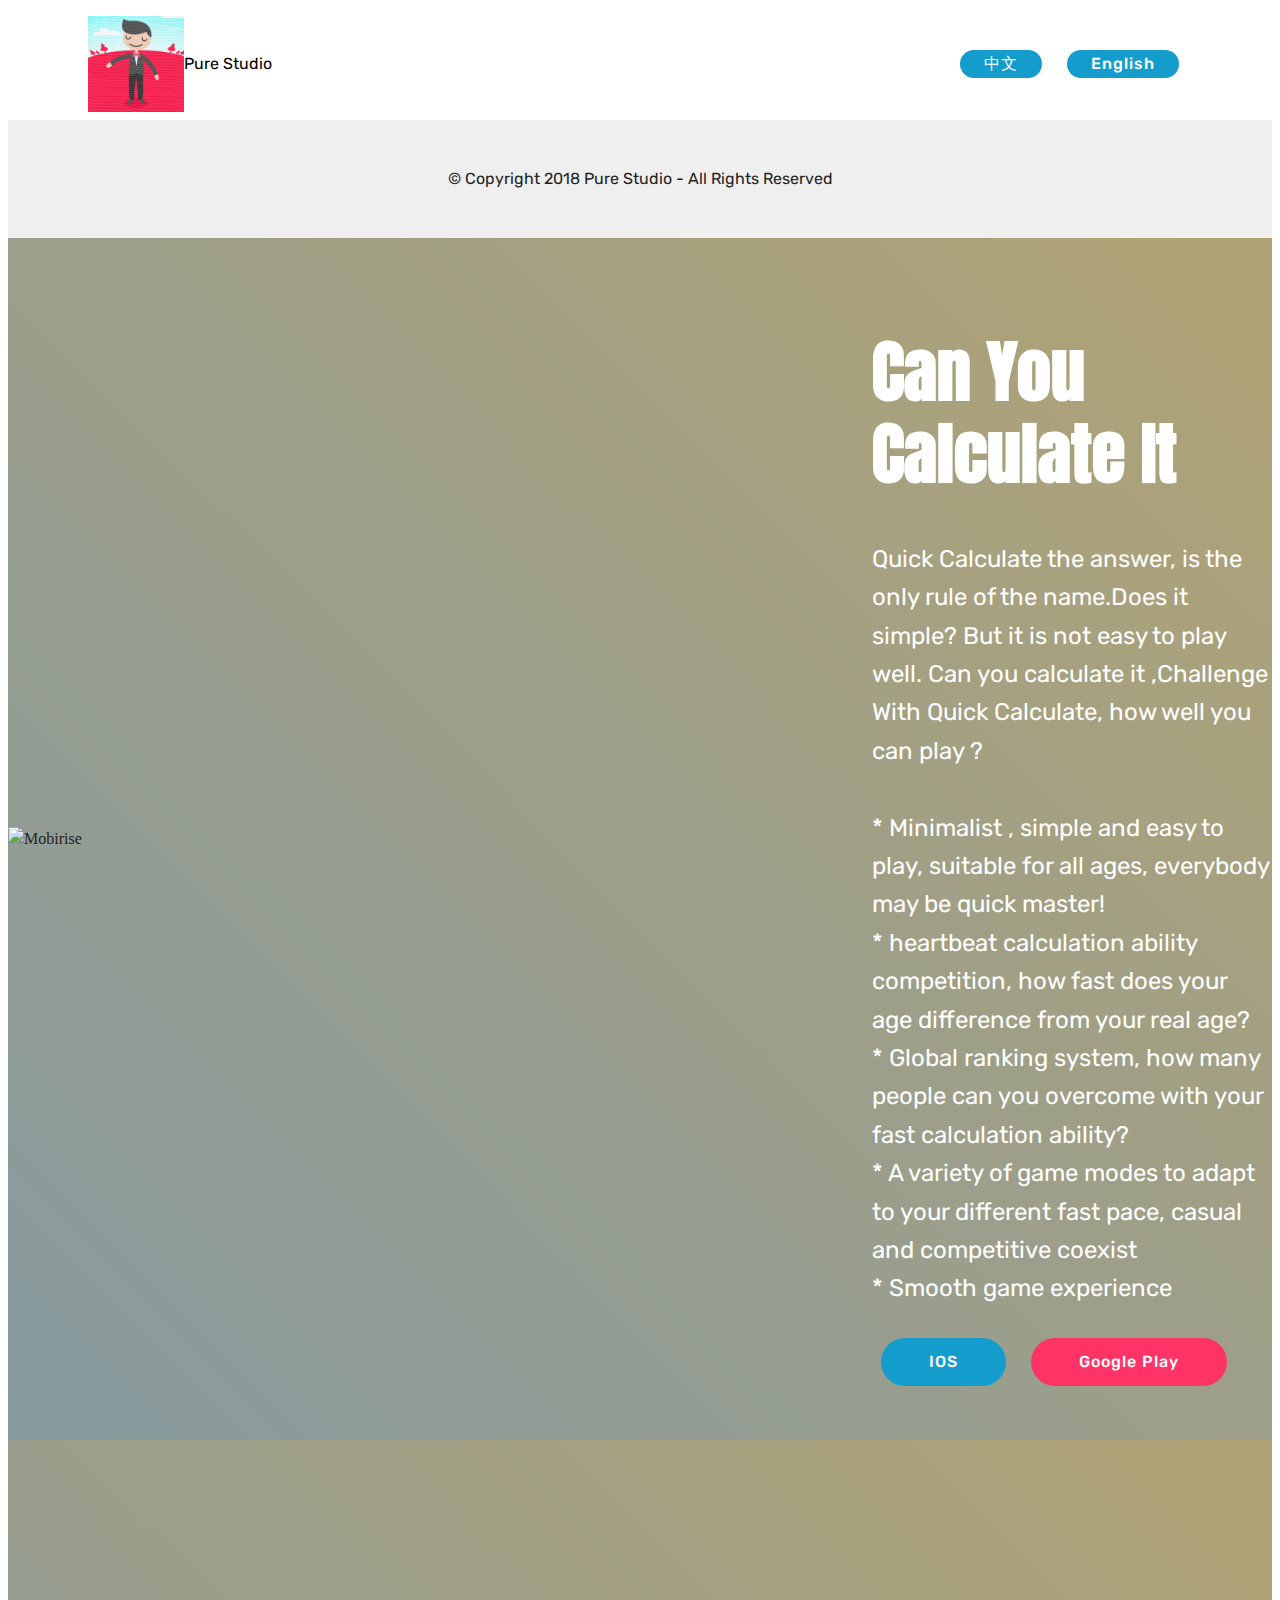
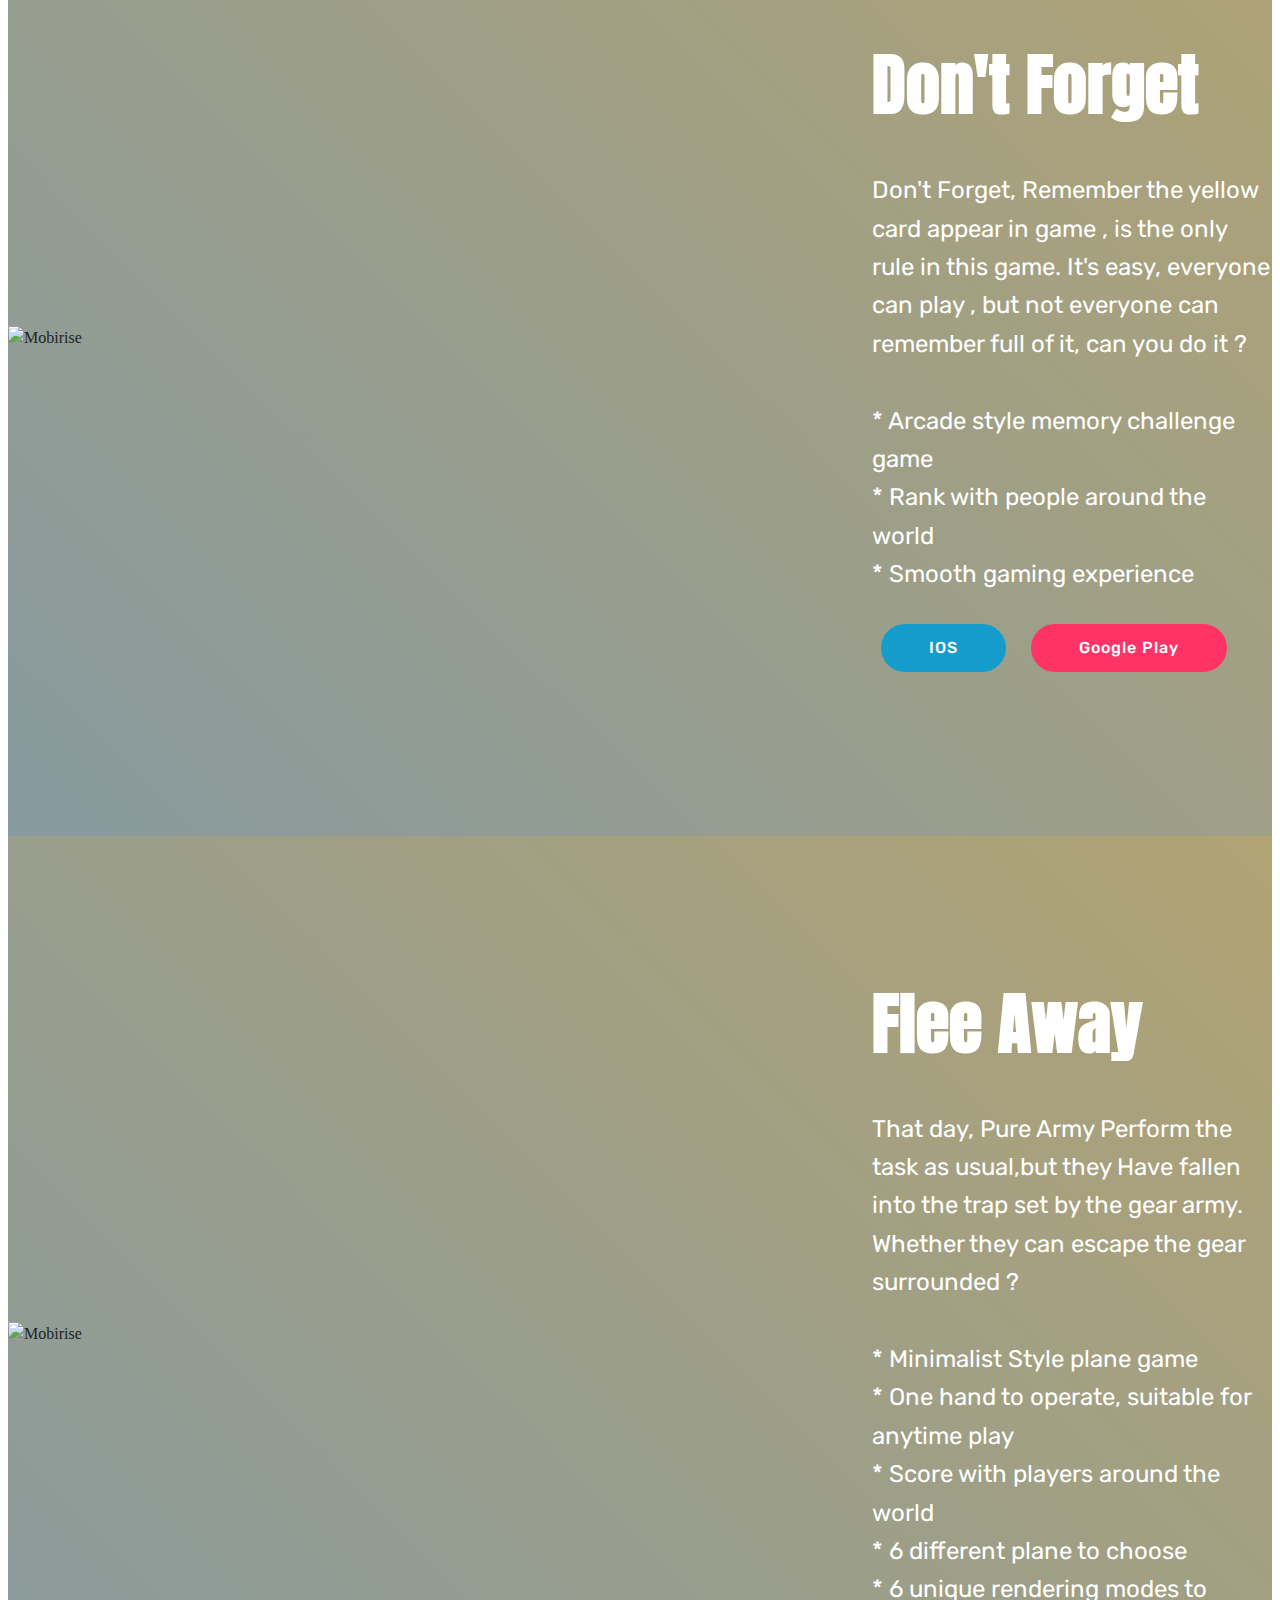
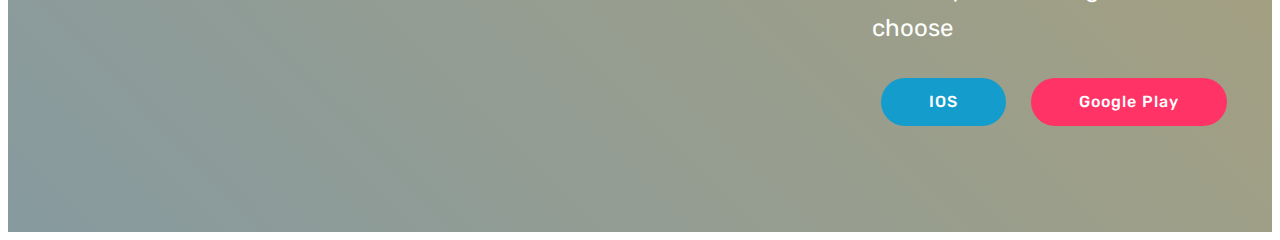
==== en.html @ 5b705bac "update" ====
<!DOCTYPE html>
<html >
<head>
  <!-- Site made with Mobirise Website Builder v4.8.6, https://mobirise.com -->
  <meta charset="UTF-8">
  <meta http-equiv="X-UA-Compatible" content="IE=edge">
  <meta name="generator" content="Mobirise v4.8.6, mobirise.com">
  <meta name="viewport" content="width=device-width, initial-scale=1, minimum-scale=1">
  <link rel="shortcut icon" href="assets/images/dev-icon-256x256.jpg" type="image/x-icon">
  <meta name="description" content="">
  <title>Pure Studio</title>
  <link rel="stylesheet" href="assets/tether/tether.min.css">
  <link rel="stylesheet" href="assets/bootstrap/css/bootstrap.min.css">
  <link rel="stylesheet" href="assets/bootstrap/css/bootstrap-grid.min.css">
  <link rel="stylesheet" href="assets/bootstrap/css/bootstrap-reboot.min.css">
  <link rel="stylesheet" href="assets/dropdown/css/style.css">
  <link rel="stylesheet" href="assets/theme/css/style.css">
  <link rel="stylesheet" href="assets/mobirise/css/mbr-additional.css" type="text/css">
  
  
  
</head>
<body>
  <section class="menu cid-qLAH4rc1yt" once="menu" id="menu2-u">

    

    <nav class="navbar navbar-expand beta-menu navbar-dropdown align-items-center navbar-toggleable-sm">
        <button class="navbar-toggler navbar-toggler-right" type="button" data-toggle="collapse" data-target="#navbarSupportedContent" aria-controls="navbarSupportedContent" aria-expanded="false" aria-label="Toggle navigation">
            <div class="hamburger">
                <span></span>
                <span></span>
                <span></span>
                <span></span>
            </div>
        </button>
        <div class="menu-logo">
            <div class="navbar-brand">
                <span class="navbar-logo">
                    <a href="http://fun.codinggamer.net">
                        <img src="assets/images/dev-icon-256x256.jpg" alt="Codinggamer" title="I think I like making games" style="height: 6rem;">
                    </a>
                </span>
                <span class="navbar-caption-wrap"><a class="navbar-caption text-black display-4" href="#top">Pure Studio</a></span>
            </div>
        </div>
        <div class="collapse navbar-collapse" id="navbarSupportedContent">
            
            <div class="navbar-buttons mbr-section-btn"><a class="btn btn-sm btn-success display-4" href="https://fun.codinggamer.net" target="_blank">中文</a> <a class="btn btn-sm btn-success display-4" href="https://fun.codinggamer.net/en.html">English<br></a></div>
        </div>
    </nav>
</section>

<section class="engine"><a href="https://mobirise.info/q">responsive website templates</a></section><section once="" class="cid-qLAScUDKDy" id="footer6-15">

    

    

    <div class="container">
        <div class="media-container-row align-center mbr-white">
            <div class="col-12">
                <p class="mbr-text mb-0 mbr-fonts-style display-7">
                    © Copyright 2018 Pure Studio - All Rights Reserved
                </p>
            </div>
        </div>
    </div>
</section>

<section class="header3 cid-qPnie44abl mbr-fullscreen" id="header3-1h">

    

    

    <div class="container">
        <div class="media-container-row">
            <div class="mbr-figure" style="width: 200%;">
                <img src="assets/images/banner-1024x500.jpg" alt="Mobirise" title="">
            </div>

            <div class="media-content">
                <h1 class="mbr-section-title mbr-white pb-3 mbr-fonts-style display-1">Can You Calculate It</h1>
                
                <div class="mbr-section-text mbr-white pb-3 ">
                    <p class="mbr-text mbr-fonts-style display-5">Quick Calculate the answer, is the only rule of the name.Does it simple? But it is not easy to play well. Can you calculate it ,Challenge With Quick Calculate, how well you can play ?<br><br>* Minimalist , simple and easy to play, suitable for all ages, everybody may be quick master!<br>* heartbeat calculation ability competition, how fast does your age difference from your real age?<br>* Global ranking system, how many people can you overcome with your fast calculation ability?<br>* A variety of game modes to adapt to your different fast pace, casual and competitive coexist<br>* Smooth game experience<br></p>
                </div>
                <div class="mbr-section-btn"><a class="btn btn-md btn-success display-4" href="https://itunes.apple.com/app/id1367079113" target="_blank">IOS</a>
                    <a class="btn btn-md btn-secondary display-4" href="https://play.google.com/store/apps/details?id=net.codinggamer.calculateit">Google Play</a></div>
            </div>
        </div>
    </div>

</section>

<section class="header3 cid-qPniehJlk8 mbr-fullscreen" id="header3-1i">

    

    

    <div class="container">
        <div class="media-container-row">
            <div class="mbr-figure" style="width: 200%;">
                <img src="assets/images/banner-1024x500-1024x500.png" alt="Mobirise" title="">
            </div>

            <div class="media-content">
                <h1 class="mbr-section-title mbr-white pb-3 mbr-fonts-style display-1">
                    Don't Forget</h1>
                
                <div class="mbr-section-text mbr-white pb-3 ">
                    <p class="mbr-text mbr-fonts-style display-5">Don't Forget, Remember the yellow card appear in game , is the only rule in this game. It's easy, everyone can play , but not everyone can remember full of it, can you do it ?<br><br>* Arcade style  memory challenge game<br>* Rank with people around the world<br>* Smooth gaming experience<br></p>
                </div>
                <div class="mbr-section-btn"><a class="btn btn-md btn-success display-4" href="https://itunes.apple.com/us/app/don-t-forget/id1319645149?l=zh&ls=1&mt=8">IOS</a>
                    <a class="btn btn-md btn-secondary display-4" href="https://play.google.com/store/apps/details?id=com.pure.brain">Google Play</a></div>
            </div>
        </div>
    </div>

</section>

<section class="header3 cid-qPniexqY64 mbr-fullscreen" id="header3-1j">

    

    

    <div class="container">
        <div class="media-container-row">
            <div class="mbr-figure" style="width: 200%;">
                <img src="assets/images/banner-1-1024x500.jpg" alt="Mobirise" title="">
            </div>

            <div class="media-content">
                <h1 class="mbr-section-title mbr-white pb-3 mbr-fonts-style display-1">
                    Flee Away</h1>
                
                <div class="mbr-section-text mbr-white pb-3 ">
                    <p class="mbr-text mbr-fonts-style display-5">That day, Pure Army Perform the task as usual,but they Have fallen into the trap set by the gear army. Whether they can escape the gear surrounded ?<br><br>* Minimalist Style plane game<br>* One hand to operate, suitable for anytime play<br>* Score with players around the world<br>* 6 different plane to choose<br>* 6 unique rendering modes to choose&nbsp;<br></p>
                </div>
                <div class="mbr-section-btn"><a class="btn btn-md btn-success display-4" href="https://itunes.apple.com/cn/app/flee-away/id1317536717?l=zh&ls=1&mt=8">IOS</a>
                    <a class="btn btn-md btn-secondary display-4" href="https://play.google.com/store/apps/details?id=com.pure.fleeaway">Google Play</a></div>
            </div>
        </div>
    </div>

</section>


  <script src="assets/web/assets/jquery/jquery.min.js"></script>
  <script src="assets/popper/popper.min.js"></script>
  <script src="assets/tether/tether.min.js"></script>
  <script src="assets/bootstrap/js/bootstrap.min.js"></script>
  <script src="assets/smoothscroll/smooth-scroll.js"></script>
  <script src="assets/dropdown/js/script.min.js"></script>
  <script src="assets/touchswipe/jquery.touch-swipe.min.js"></script>
  <script src="assets/theme/js/script.js"></script>
  
  
</body>
</html>
---- assets/theme/css/style.css ----
/*!
 * Mobirise v4 theme (https://mobirise.com/)
 * Copyright 2017 Mobirise
 */section{background-color:#eeeeee}section,.container,.container-fluid{position:relative;word-wrap:break-word}a.mbr-iconfont:hover{text-decoration:none}.article .lead p,.article .lead ul,.article .lead ol,.article .lead pre,.article .lead blockquote{margin-bottom:0}a{font-style:normal;font-weight:400;cursor:pointer}a,a:hover{text-decoration:none}figure{margin-bottom:0}body{color:#232323}h1,h2,h3,h4,h5,h6,.h1,.h2,.h3,.h4,.h5,.h6,.display-1,.display-2,.display-3,.display-4{line-height:1;word-break:break-word;word-wrap:break-word}b,strong{font-weight:bold}blockquote{padding:10px 0 10px 20px;position:relative;border-left:2px solid;border-color:#ff3366}input:-webkit-autofill,input:-webkit-autofill:hover,input:-webkit-autofill:focus,input:-webkit-autofill:active{transition-delay:9999s;transition-property:background-color, color}textarea[type="hidden"]{display:none}body{position:relative}section{background-position:50% 50%;background-repeat:no-repeat;background-size:cover}section .mbr-background-video,section .mbr-background-video-preview{position:absolute;bottom:0;left:0;right:0;top:0}.hidden{visibility:hidden}.mbr-z-index20{z-index:20}/*! Base colors */.mbr-white{color:#ffffff}.mbr-black{color:#000000}.mbr-bg-white{background-color:#ffffff}.mbr-bg-black{background-color:#000000}/*! Text-aligns */.align-left{text-align:left}.align-center{text-align:center}.align-right{text-align:right}@media (max-width: 767px){.align-left,.align-center,.align-right,.mbr-section-btn,.mbr-section-title{text-align:center}}/*! Font-weight  */.mbr-light{font-weight:300}.mbr-regular{font-weight:400}.mbr-semibold{font-weight:500}.mbr-bold{font-weight:700}/*! Media  */.media-size-item{-webkit-flex:1 1 auto;-moz-flex:1 1 auto;-ms-flex:1 1 auto;-o-flex:1 1 auto;flex:1 1 auto}.media-content{-webkit-flex-basis:100%;flex-basis:100%}.media-container-row{display:-ms-flexbox;display:-webkit-flex;display:flex;-webkit-flex-direction:row;-ms-flex-direction:row;flex-direction:row;-webkit-flex-wrap:wrap;-ms-flex-wrap:wrap;flex-wrap:wrap;-webkit-justify-content:center;-ms-flex-pack:center;justify-content:center;-webkit-align-content:center;-ms-flex-line-pack:center;align-content:center;-webkit-align-items:start;-ms-flex-align:start;align-items:start}.media-container-row .media-size-item{width:400px}.media-container-column{display:-ms-flexbox;display:-webkit-flex;display:flex;-webkit-flex-direction:column;-ms-flex-direction:column;flex-direction:column;-webkit-flex-wrap:wrap;-ms-flex-wrap:wrap;flex-wrap:wrap;-webkit-justify-content:center;-ms-flex-pack:center;justify-content:center;-webkit-align-content:center;-ms-flex-line-pack:center;align-content:center;-webkit-align-items:stretch;-ms-flex-align:stretch;align-items:stretch}.media-container-column>*{width:100%}@media (min-width: 992px){.media-container-row{-webkit-flex-wrap:nowrap;-ms-flex-wrap:nowrap;flex-wrap:nowrap}}figure{overflow:hidden}figure[mbr-media-size]{transition:width 0.1s}.mbr-figure img,.mbr-figure iframe{display:block;width:100%}.card{background-color:transparent;border:none}.card-img{text-align:center;flex-shrink:0;-webkit-flex-shrink:0}.media{max-width:100%;margin:0 auto}.mbr-figure{-ms-flex-item-align:center;-ms-grid-row-align:center;-webkit-align-self:center;align-self:center}.media-container>div{max-width:100%}.mbr-figure img,.card-img img{width:100%}@media (max-width: 991px){.media-size-item{width:auto !important}.media{width:auto}.mbr-figure{width:100% !important}}/*! Buttons */.mbr-section-btn{margin-left:-.25rem;margin-right:-.25rem;font-size:0}nav .mbr-section-btn{margin-left:0rem;margin-right:0rem}/*! Btn icon margin */.btn .mbr-iconfont,.btn.btn-sm .mbr-iconfont{cursor:pointer;margin-right:0.5rem}.btn.btn-md .mbr-iconfont,.btn.btn-md .mbr-iconfont{margin-right:0.8rem}.mbr-regular{font-weight:400}.mbr-semibold{font-weight:500}.mbr-bold{font-weight:700}[type="submit"]{-webkit-appearance:none}/*! Full-screen */.mbr-fullscreen .mbr-overlay{min-height:100vh}.mbr-fullscreen{display:flex;display:-webkit-flex;display:-moz-flex;display:-ms-flex;display:-o-flex;align-items:center;-webkit-align-items:center;min-height:100vh;padding-top:3rem;padding-bottom:3rem}/*! Map */.map{height:25rem;position:relative}.map iframe{width:100%;height:100%}.form-asterisk{font-family:initial;position:absolute;top:-2px;font-weight:normal}/*! Scroll to top arrow */.mbr-arrow-up{bottom:25px;right:90px;position:fixed;text-align:right;z-index:5000;color:#ffffff;font-size:32px;transform:rotate(180deg);-webkit-transform:rotate(180deg)}.mbr-arrow-up a{background:rgba(0,0,0,0.2);border-radius:3px;color:#fff;display:inline-block;height:60px;width:60px;outline-style:none !important;position:relative;text-decoration:none;transition:all .3s ease-in-out;cursor:pointer;text-align:center}.mbr-arrow-up a:hover{background-color:rgba(0,0,0,0.4)}.mbr-arrow-up a i{line-height:60px}.mbr-arrow-up-icon{display:block;color:#fff}.mbr-arrow-up-icon::before{content:"\203a";display:inline-block;font-family:serif;font-size:32px;line-height:1;font-style:normal;position:relative;top:6px;left:-4px;-webkit-transform:rotate(-90deg);transform:rotate(-90deg)}/*! Arrow Down */.mbr-arrow{position:absolute;bottom:45px;left:50%;width:60px;height:60px;cursor:pointer;background-color:rgba(80,80,80,0.5);border-radius:50%;-webkit-transform:translateX(-50%);transform:translateX(-50%)}.mbr-arrow>a{display:inline-block;text-decoration:none;outline-style:none;-webkit-animation:arrowdown 1.7s ease-in-out infinite;animation:arrowdown 1.7s ease-in-out infinite}.mbr-arrow>a>i{position:absolute;top:-2px;left:15px;font-size:2rem}@keyframes arrowdown{0%{transform:translateY(0px);-webkit-transform:translateY(0px)}50%{transform:translateY(-5px);-webkit-transform:translateY(-5px)}100%{transform:translateY(0px);-webkit-transform:translateY(0px)}}@-webkit-keyframes arrowdown{0%{transform:translateY(0px);-webkit-transform:translateY(0px)}50%{transform:translateY(-5px);-webkit-transform:translateY(-5px)}100%{transform:translateY(0px);-webkit-transform:translateY(0px)}}@media (max-width: 500px){.mbr-arrow-up{left:50%;right:auto;transform:translateX(-50%) rotate(180deg);-webkit-transform:translateX(-50%) rotate(180deg)}}@keyframes gradient-animation{from{background-position:0% 100%;animation-timing-function:ease-in-out}to{background-position:100% 0%;animation-timing-function:ease-in-out}}@-webkit-keyframes gradient-animation{from{background-position:0% 100%;animation-timing-function:ease-in-out}to{background-position:100% 0%;animation-timing-function:ease-in-out}}.bg-gradient{background-size:200% 200%;animation:gradient-animation 5s infinite alternate;-webkit-animation:gradient-animation 5s infinite alternate}.menu .navbar-brand{display:-webkit-flex}.menu .navbar-brand span{display:flex;display:-webkit-flex}.menu .navbar-brand .navbar-caption-wrap{display:-webkit-flex}.menu .navbar-brand .navbar-logo img{display:-webkit-flex}@media (min-width: 768px) and (max-width: 991px){.menu .navbar-toggleable-sm .navbar-nav{display:-webkit-box;display:-webkit-flex;display:-ms-flexbox}}@media (min-width: 992px){.menu .navbar-nav.nav-dropdown{display:-webkit-flex}.menu .navbar-toggleable-sm .navbar-collapse{display:-webkit-flex !important}}.navbar{display:-webkit-flex;-webkit-flex-wrap:wrap;-webkit-align-items:center;-webkit-justify-content:space-between}.navbar-collapse{-webkit-flex-basis:100%;-webkit-flex-grow:1;-webkit-align-items:center}.nav-dropdown .link{padding:.667em 1.667em !important;margin:0 !important}.nav{display:-webkit-flex;-webkit-flex-wrap:wrap}.row{display:-webkit-flex;-webkit-flex-wrap:wrap}.justify-content-center{-webkit-justify-content:center}.form-inline{display:-webkit-flex;-webkit-flex-flow:row wrap;-webkit-align-items:center}.card-wrapper{flex:1;-webkit-flex:1}.carousel-control{display:-webkit-flex;-webkit-align-items:center;-webkit-justify-content:center}.carousel-controls{display:-webkit-flex}.media{display:-webkit-flex}
/*# sourceMappingURL=style.css.map */
.engine {
	position: absolute;
	text-indent: -2400px;
	text-align: center;
	padding: 0;
	top: 0;
	left: -2400px;
}
---- assets/mobirise/css/mbr-additional.css ----
@import url(https://fonts.googleapis.com/css?family=Anton:400);
@import url(https://fonts.googleapis.com/css?family=Rubik:300,300i,400,400i,500,500i,700,700i,900,900i);





body {
  font-style: normal;
  line-height: 1.5;
}
.mbr-section-title {
  font-style: normal;
  line-height: 1.2;
}
.mbr-section-subtitle {
  line-height: 1.3;
}
.mbr-text {
  font-style: normal;
  line-height: 1.6;
}
.display-1 {
  font-family: 'Anton', sans-serif;
  font-size: 4.25rem;
}
.display-1 > .mbr-iconfont {
  font-size: 6.8rem;
}
.display-2 {
  font-family: 'Rubik', sans-serif;
  font-size: 3rem;
}
.display-2 > .mbr-iconfont {
  font-size: 4.8rem;
}
.display-4 {
  font-family: 'Rubik', sans-serif;
  font-size: 1rem;
}
.display-4 > .mbr-iconfont {
  font-size: 1.6rem;
}
.display-5 {
  font-family: 'Rubik', sans-serif;
  font-size: 1.5rem;
}
.display-5 > .mbr-iconfont {
  font-size: 2.4rem;
}
.display-7 {
  font-family: 'Rubik', sans-serif;
  font-size: 1rem;
}
.display-7 > .mbr-iconfont {
  font-size: 1.6rem;
}
/* ---- Fluid typography for mobile devices ---- */
/* 1.4 - font scale ratio ( bootstrap == 1.42857 ) */
/* 100vw - current viewport width */
/* (48 - 20)  48 == 48rem == 768px, 20 == 20rem == 320px(minimal supported viewport) */
/* 0.65 - min scale variable, may vary */
@media (max-width: 768px) {
  .display-1 {
    font-size: 3.4rem;
    font-size: calc( 2.1374999999999997rem + (4.25 - 2.1374999999999997) * ((100vw - 20rem) / (48 - 20)));
    line-height: calc( 1.4 * (2.1374999999999997rem + (4.25 - 2.1374999999999997) * ((100vw - 20rem) / (48 - 20))));
  }
  .display-2 {
    font-size: 2.4rem;
    font-size: calc( 1.7rem + (3 - 1.7) * ((100vw - 20rem) / (48 - 20)));
    line-height: calc( 1.4 * (1.7rem + (3 - 1.7) * ((100vw - 20rem) / (48 - 20))));
  }
  .display-4 {
    font-size: 0.8rem;
    font-size: calc( 1rem + (1 - 1) * ((100vw - 20rem) / (48 - 20)));
    line-height: calc( 1.4 * (1rem + (1 - 1) * ((100vw - 20rem) / (48 - 20))));
  }
  .display-5 {
    font-size: 1.2rem;
    font-size: calc( 1.175rem + (1.5 - 1.175) * ((100vw - 20rem) / (48 - 20)));
    line-height: calc( 1.4 * (1.175rem + (1.5 - 1.175) * ((100vw - 20rem) / (48 - 20))));
  }
}
/* Buttons */
.btn {
  font-weight: 500;
  border-width: 2px;
  font-style: normal;
  letter-spacing: 1px;
  margin: .4rem .8rem;
  white-space: normal;
  -webkit-transition: all 0.3s ease-in-out;
  -moz-transition: all 0.3s ease-in-out;
  transition: all 0.3s ease-in-out;
  display: inline-flex;
  align-items: center;
  justify-content: center;
  word-break: break-word;
  -webkit-align-items: center;
  -webkit-justify-content: center;
  display: -webkit-inline-flex;
  padding: 1rem 3rem;
  border-radius: 3px;
}
.btn-sm {
  font-weight: 500;
  letter-spacing: 1px;
  -webkit-transition: all 0.3s ease-in-out;
  -moz-transition: all 0.3s ease-in-out;
  transition: all 0.3s ease-in-out;
  padding: 0.6rem 1.5rem;
  border-radius: 3px;
}
.btn-md {
  font-weight: 500;
  letter-spacing: 1px;
  margin: .4rem .8rem !important;
  -webkit-transition: all 0.3s ease-in-out;
  -moz-transition: all 0.3s ease-in-out;
  transition: all 0.3s ease-in-out;
  padding: 1rem 3rem;
  border-radius: 3px;
}
.btn-lg {
  font-weight: 500;
  letter-spacing: 1px;
  margin: .4rem .8rem !important;
  -webkit-transition: all 0.3s ease-in-out;
  -moz-transition: all 0.3s ease-in-out;
  transition: all 0.3s ease-in-out;
  padding: 1.2rem 3.2rem;
  border-radius: 3px;
}
.bg-primary {
  background-color: #ffffff !important;
}
.bg-success {
  background-color: #149dcc !important;
}
.bg-info {
  background-color: #82786e !important;
}
.bg-warning {
  background-color: #879a9f !important;
}
.bg-danger {
  background-color: #b1a374 !important;
}
.btn-primary,
.btn-primary:active {
  background-color: #ffffff !important;
  border-color: #ffffff !important;
  color: #808080 !important;
}
.btn-primary:hover,
.btn-primary:focus,
.btn-primary.focus,
.btn-primary.active {
  color: #808080 !important;
  background-color: #d9d9d9 !important;
  border-color: #d9d9d9 !important;
}
.btn-primary.disabled,
.btn-primary:disabled {
  color: #808080 !important;
  background-color: #d9d9d9 !important;
  border-color: #d9d9d9 !important;
}
.btn-secondary,
.btn-secondary:active {
  background-color: #ff3366 !important;
  border-color: #ff3366 !important;
  color: #ffffff !important;
}
.btn-secondary:hover,
.btn-secondary:focus,
.btn-secondary.focus,
.btn-secondary.active {
  color: #ffffff !important;
  background-color: #e50039 !important;
  border-color: #e50039 !important;
}
.btn-secondary.disabled,
.btn-secondary:disabled {
  color: #ffffff !important;
  background-color: #e50039 !important;
  border-color: #e50039 !important;
}
.btn-info,
.btn-info:active {
  background-color: #82786e !important;
  border-color: #82786e !important;
  color: #ffffff !important;
}
.btn-info:hover,
.btn-info:focus,
.btn-info.focus,
.btn-info.active {
  color: #ffffff !important;
  background-color: #59524b !important;
  border-color: #59524b !important;
}
.btn-info.disabled,
.btn-info:disabled {
  color: #ffffff !important;
  background-color: #59524b !important;
  border-color: #59524b !important;
}
.btn-success,
.btn-success:active {
  background-color: #149dcc !important;
  border-color: #149dcc !important;
  color: #ffffff !important;
}
.btn-success:hover,
.btn-success:focus,
.btn-success.focus,
.btn-success.active {
  color: #ffffff !important;
  background-color: #0d6786 !important;
  border-color: #0d6786 !important;
}
.btn-success.disabled,
.btn-success:disabled {
  color: #ffffff !important;
  background-color: #0d6786 !important;
  border-color: #0d6786 !important;
}
.btn-warning,
.btn-warning:active {
  background-color: #879a9f !important;
  border-color: #879a9f !important;
  color: #ffffff !important;
}
.btn-warning:hover,
.btn-warning:focus,
.btn-warning.focus,
.btn-warning.active {
  color: #ffffff !important;
  background-color: #617479 !important;
  border-color: #617479 !important;
}
.btn-warning.disabled,
.btn-warning:disabled {
  color: #ffffff !important;
  background-color: #617479 !important;
  border-color: #617479 !important;
}
.btn-danger,
.btn-danger:active {
  background-color: #b1a374 !important;
  border-color: #b1a374 !important;
  color: #ffffff !important;
}
.btn-danger:hover,
.btn-danger:focus,
.btn-danger.focus,
.btn-danger.active {
  color: #ffffff !important;
  background-color: #8b7d4e !important;
  border-color: #8b7d4e !important;
}
.btn-danger.disabled,
.btn-danger:disabled {
  color: #ffffff !important;
  background-color: #8b7d4e !important;
  border-color: #8b7d4e !important;
}
.btn-white {
  color: #333333 !important;
}
.btn-white,
.btn-white:active {
  background-color: #ffffff !important;
  border-color: #ffffff !important;
  color: #808080 !important;
}
.btn-white:hover,
.btn-white:focus,
.btn-white.focus,
.btn-white.active {
  color: #808080 !important;
  background-color: #d9d9d9 !important;
  border-color: #d9d9d9 !important;
}
.btn-white.disabled,
.btn-white:disabled {
  color: #808080 !important;
  background-color: #d9d9d9 !important;
  border-color: #d9d9d9 !important;
}
.btn-black,
.btn-black:active {
  background-color: #333333 !important;
  border-color: #333333 !important;
  color: #ffffff !important;
}
.btn-black:hover,
.btn-black:focus,
.btn-black.focus,
.btn-black.active {
  color: #ffffff !important;
  background-color: #0d0d0d !important;
  border-color: #0d0d0d !important;
}
.btn-black.disabled,
.btn-black:disabled {
  color: #ffffff !important;
  background-color: #0d0d0d !important;
  border-color: #0d0d0d !important;
}
.btn-primary-outline,
.btn-primary-outline:active {
  background: none;
  border-color: #cccccc;
  color: #cccccc;
}
.btn-primary-outline:hover,
.btn-primary-outline:focus,
.btn-primary-outline.focus,
.btn-primary-outline.active {
  color: #808080;
  background-color: #ffffff;
  border-color: #ffffff;
}
.btn-primary-outline.disabled,
.btn-primary-outline:disabled {
  color: #808080 !important;
  background-color: #ffffff !important;
  border-color: #ffffff !important;
}
.btn-secondary-outline,
.btn-secondary-outline:active {
  background: none;
  border-color: #cc0033;
  color: #cc0033;
}
.btn-secondary-outline:hover,
.btn-secondary-outline:focus,
.btn-secondary-outline.focus,
.btn-secondary-outline.active {
  color: #ffffff;
  background-color: #ff3366;
  border-color: #ff3366;
}
.btn-secondary-outline.disabled,
.btn-secondary-outline:disabled {
  color: #ffffff !important;
  background-color: #ff3366 !important;
  border-color: #ff3366 !important;
}
.btn-info-outline,
.btn-info-outline:active {
  background: none;
  border-color: #4b453f;
  color: #4b453f;
}
.btn-info-outline:hover,
.btn-info-outline:focus,
.btn-info-outline.focus,
.btn-info-outline.active {
  color: #ffffff;
  background-color: #82786e;
  border-color: #82786e;
}
.btn-info-outline.disabled,
.btn-info-outline:disabled {
  color: #ffffff !important;
  background-color: #82786e !important;
  border-color: #82786e !important;
}
.btn-success-outline,
.btn-success-outline:active {
  background: none;
  border-color: #0b566f;
  color: #0b566f;
}
.btn-success-outline:hover,
.btn-success-outline:focus,
.btn-success-outline.focus,
.btn-success-outline.active {
  color: #ffffff;
  background-color: #149dcc;
  border-color: #149dcc;
}
.btn-success-outline.disabled,
.btn-success-outline:disabled {
  color: #ffffff !important;
  background-color: #149dcc !important;
  border-color: #149dcc !important;
}
.btn-warning-outline,
.btn-warning-outline:active {
  background: none;
  border-color: #55666b;
  color: #55666b;
}
.btn-warning-outline:hover,
.btn-warning-outline:focus,
.btn-warning-outline.focus,
.btn-warning-outline.active {
  color: #ffffff;
  background-color: #879a9f;
  border-color: #879a9f;
}
.btn-warning-outline.disabled,
.btn-warning-outline:disabled {
  color: #ffffff !important;
  background-color: #879a9f !important;
  border-color: #879a9f !important;
}
.btn-danger-outline,
.btn-danger-outline:active {
  background: none;
  border-color: #7a6e45;
  color: #7a6e45;
}
.btn-danger-outline:hover,
.btn-danger-outline:focus,
.btn-danger-outline.focus,
.btn-danger-outline.active {
  color: #ffffff;
  background-color: #b1a374;
  border-color: #b1a374;
}
.btn-danger-outline.disabled,
.btn-danger-outline:disabled {
  color: #ffffff !important;
  background-color: #b1a374 !important;
  border-color: #b1a374 !important;
}
.btn-black-outline,
.btn-black-outline:active {
  background: none;
  border-color: #000000;
  color: #000000;
}
.btn-black-outline:hover,
.btn-black-outline:focus,
.btn-black-outline.focus,
.btn-black-outline.active {
  color: #ffffff;
  background-color: #333333;
  border-color: #333333;
}
.btn-black-outline.disabled,
.btn-black-outline:disabled {
  color: #ffffff !important;
  background-color: #333333 !important;
  border-color: #333333 !important;
}
.btn-white-outline,
.btn-white-outline:active,
.btn-white-outline.active {
  background: none;
  border-color: #ffffff;
  color: #ffffff;
}
.btn-white-outline:hover,
.btn-white-outline:focus,
.btn-white-outline.focus {
  color: #333333;
  background-color: #ffffff;
  border-color: #ffffff;
}
.text-primary {
  color: #ffffff !important;
}
.text-secondary {
  color: #ff3366 !important;
}
.text-success {
  color: #149dcc !important;
}
.text-info {
  color: #82786e !important;
}
.text-warning {
  color: #879a9f !important;
}
.text-danger {
  color: #b1a374 !important;
}
.text-white {
  color: #ffffff !important;
}
.text-black {
  color: #000000 !important;
}
a.text-primary:hover,
a.text-primary:focus {
  color: #cccccc !important;
}
a.text-secondary:hover,
a.text-secondary:focus {
  color: #cc0033 !important;
}
a.text-success:hover,
a.text-success:focus {
  color: #0b566f !important;
}
a.text-info:hover,
a.text-info:focus {
  color: #4b453f !important;
}
a.text-warning:hover,
a.text-warning:focus {
  color: #55666b !important;
}
a.text-danger:hover,
a.text-danger:focus {
  color: #7a6e45 !important;
}
a.text-white:hover,
a.text-white:focus {
  color: #b3b3b3 !important;
}
a.text-black:hover,
a.text-black:focus {
  color: #4d4d4d !important;
}
.alert-success {
  background-color: #70c770;
}
.alert-info {
  background-color: #82786e;
}
.alert-warning {
  background-color: #879a9f;
}
.alert-danger {
  background-color: #b1a374;
}
.mbr-section-btn a.btn:not(.btn-form) {
  border-radius: 100px;
}
.mbr-section-btn a.btn:not(.btn-form):hover,
.mbr-section-btn a.btn:not(.btn-form):focus {
  box-shadow: none !important;
}
.mbr-section-btn a.btn:not(.btn-form):hover,
.mbr-section-btn a.btn:not(.btn-form):focus {
  box-shadow: 0 10px 40px 0 rgba(0, 0, 0, 0.2) !important;
  -webkit-box-shadow: 0 10px 40px 0 rgba(0, 0, 0, 0.2) !important;
}
.mbr-gallery-filter li a {
  border-radius: 100px !important;
}
.mbr-gallery-filter li.active .btn {
  background-color: #ffffff;
  border-color: #ffffff;
  color: #8c8c8c;
}
.mbr-gallery-filter li.active .btn:focus {
  box-shadow: none;
}
.nav-tabs .nav-link {
  border-radius: 100px !important;
}
.btn-form {
  border-radius: 0;
}
.btn-form:hover {
  cursor: pointer;
}
a,
a:hover {
  color: #ffffff;
}
.mbr-plan-header.bg-primary .mbr-plan-subtitle,
.mbr-plan-header.bg-primary .mbr-plan-price-desc {
  color: #ffffff;
}
.mbr-plan-header.bg-success .mbr-plan-subtitle,
.mbr-plan-header.bg-success .mbr-plan-price-desc {
  color: #b4e6f8;
}
.mbr-plan-header.bg-info .mbr-plan-subtitle,
.mbr-plan-header.bg-info .mbr-plan-price-desc {
  color: #beb8b2;
}
.mbr-plan-header.bg-warning .mbr-plan-subtitle,
.mbr-plan-header.bg-warning .mbr-plan-price-desc {
  color: #ced6d8;
}
.mbr-plan-header.bg-danger .mbr-plan-subtitle,
.mbr-plan-header.bg-danger .mbr-plan-price-desc {
  color: #dfd9c6;
}
/* Scroll to top button*/
.scrollToTop_wraper {
  display: none;
}
#scrollToTop a i:before {
  content: '';
  position: absolute;
  height: 40%;
  top: 25%;
  background: #fff;
  width: 2px;
  left: calc(50% - 1px);
}
#scrollToTop a i:after {
  content: '';
  position: absolute;
  display: block;
  border-top: 2px solid #fff;
  border-right: 2px solid #fff;
  width: 40%;
  height: 40%;
  left: 30%;
  bottom: 30%;
  transform: rotate(135deg);
  -webkit-transform: rotate(135deg);
}
/* Others*/
.note-check a[data-value=Rubik] {
  font-style: normal;
}
.mbr-arrow a {
  color: #ffffff;
}
@media (max-width: 767px) {
  .mbr-arrow {
    display: none;
  }
}
.form-control-label {
  position: relative;
  cursor: pointer;
  margin-bottom: .357em;
  padding: 0;
}
.alert {
  color: #ffffff;
  border-radius: 0;
  border: 0;
  font-size: .875rem;
  line-height: 1.5;
  margin-bottom: 1.875rem;
  padding: 1.25rem;
  position: relative;
}
.alert.alert-form::after {
  background-color: inherit;
  bottom: -7px;
  content: "";
  display: block;
  height: 14px;
  left: 50%;
  margin-left: -7px;
  position: absolute;
  transform: rotate(45deg);
  width: 14px;
  -webkit-transform: rotate(45deg);
}
.form-control {
  background-color: #f5f5f5;
  box-shadow: none;
  color: #565656;
  font-family: 'Rubik', sans-serif;
  font-size: 1rem;
  line-height: 1.43;
  min-height: 3.5em;
  padding: 1.07em .5em;
}
.form-control > .mbr-iconfont {
  font-size: 1.6rem;
}
.form-control,
.form-control:focus {
  border: 1px solid #e8e8e8;
}
.form-active .form-control:invalid {
  border-color: red;
}
.mbr-overlay {
  background-color: #000;
  bottom: 0;
  left: 0;
  opacity: .5;
  position: absolute;
  right: 0;
  top: 0;
  z-index: 0;
}
blockquote {
  font-style: italic;
  padding: 10px 0 10px 20px;
  font-size: 1.09rem;
  position: relative;
  border-color: #ffffff;
  border-width: 3px;
}
ul,
ol,
pre,
blockquote {
  margin-bottom: 2.3125rem;
}
pre {
  background: #f4f4f4;
  padding: 10px 24px;
  white-space: pre-wrap;
}
.inactive {
  -webkit-user-select: none;
  -moz-user-select: none;
  -ms-user-select: none;
  user-select: none;
  pointer-events: none;
  -webkit-user-drag: none;
  user-drag: none;
}
.mbr-section__comments .row {
  justify-content: center;
  -webkit-justify-content: center;
}
/* Forms */
.mbr-form .btn {
  margin: .4rem 0;
}
.mbr-form .input-group-btn a.btn {
  border-radius: 100px !important;
}
.mbr-form .input-group-btn a.btn:hover {
  box-shadow: 0 10px 40px 0 rgba(0, 0, 0, 0.2);
}
.mbr-form .input-group-btn button[type="submit"] {
  border-radius: 100px !important;
  padding: 1rem 3rem;
}
.mbr-form .input-group-btn button[type="submit"]:hover {
  box-shadow: 0 10px 40px 0 rgba(0, 0, 0, 0.2);
}
.form2 .form-control {
  border-top-left-radius: 100px;
  border-bottom-left-radius: 100px;
}
.form2 .input-group-btn a.btn {
  border-top-left-radius: 0 !important;
  border-bottom-left-radius: 0 !important;
}
.form2 .input-group-btn button[type="submit"] {
  border-top-left-radius: 0 !important;
  border-bottom-left-radius: 0 !important;
}
.form3 input[type="email"] {
  border-radius: 100px !important;
}
@media (max-width: 349px) {
  .form2 input[type="email"] {
    border-radius: 100px !important;
  }
  .form2 .input-group-btn a.btn {
    border-radius: 100px !important;
  }
  .form2 .input-group-btn button[type="submit"] {
    border-radius: 100px !important;
  }
}
@media (max-width: 767px) {
  .btn {
    font-size: .75rem !important;
  }
  .btn .mbr-iconfont {
    font-size: 1rem !important;
  }
}
/* Social block */
.btn-social {
  font-size: 20px;
  border-radius: 50%;
  padding: 0;
  width: 44px;
  height: 44px;
  line-height: 44px;
  text-align: center;
  position: relative;
  border: 2px solid #c0a375;
  border-color: #ffffff;
  color: #232323;
  cursor: pointer;
}
.btn-social i {
  top: 0;
  line-height: 44px;
  width: 44px;
}
.btn-social:hover {
  color: #fff;
  background: #ffffff;
}
.btn-social + .btn {
  margin-left: .1rem;
}
/* Footer */
.mbr-footer-content li::before,
.mbr-footer .mbr-contacts li::before {
  background: #ffffff;
}
.mbr-footer-content li a:hover,
.mbr-footer .mbr-contacts li a:hover {
  color: #ffffff;
}
.footer3 input[type="email"],
.footer4 input[type="email"] {
  border-radius: 100px !important;
}
.footer3 .input-group-btn a.btn,
.footer4 .input-group-btn a.btn {
  border-radius: 100px !important;
}
.footer3 .input-group-btn button[type="submit"],
.footer4 .input-group-btn button[type="submit"] {
  border-radius: 100px !important;
}
/* Headers*/
.header13 .form-inline input[type="email"],
.header14 .form-inline input[type="email"] {
  border-radius: 100px;
}
.header13 .form-inline input[type="text"],
.header14 .form-inline input[type="text"] {
  border-radius: 100px;
}
.header13 .form-inline input[type="tel"],
.header14 .form-inline input[type="tel"] {
  border-radius: 100px;
}
.header13 .form-inline a.btn,
.header14 .form-inline a.btn {
  border-radius: 100px;
}
.header13 .form-inline button,
.header14 .form-inline button {
  border-radius: 100px !important;
}
.offset-1 {
  margin-left: 8.33333%;
}
.offset-2 {
  margin-left: 16.66667%;
}
.offset-3 {
  margin-left: 25%;
}
.offset-4 {
  margin-left: 33.33333%;
}
.offset-5 {
  margin-left: 41.66667%;
}
.offset-6 {
  margin-left: 50%;
}
.offset-7 {
  margin-left: 58.33333%;
}
.offset-8 {
  margin-left: 66.66667%;
}
.offset-9 {
  margin-left: 75%;
}
.offset-10 {
  margin-left: 83.33333%;
}
.offset-11 {
  margin-left: 91.66667%;
}
@media (min-width: 576px) {
  .offset-sm-0 {
    margin-left: 0%;
  }
  .offset-sm-1 {
    margin-left: 8.33333%;
  }
  .offset-sm-2 {
    margin-left: 16.66667%;
  }
  .offset-sm-3 {
    margin-left: 25%;
  }
  .offset-sm-4 {
    margin-left: 33.33333%;
  }
  .offset-sm-5 {
    margin-left: 41.66667%;
  }
  .offset-sm-6 {
    margin-left: 50%;
  }
  .offset-sm-7 {
    margin-left: 58.33333%;
  }
  .offset-sm-8 {
    margin-left: 66.66667%;
  }
  .offset-sm-9 {
    margin-left: 75%;
  }
  .offset-sm-10 {
    margin-left: 83.33333%;
  }
  .offset-sm-11 {
    margin-left: 91.66667%;
  }
}
@media (min-width: 768px) {
  .offset-md-0 {
    margin-left: 0%;
  }
  .offset-md-1 {
    margin-left: 8.33333%;
  }
  .offset-md-2 {
    margin-left: 16.66667%;
  }
  .offset-md-3 {
    margin-left: 25%;
  }
  .offset-md-4 {
    margin-left: 33.33333%;
  }
  .offset-md-5 {
    margin-left: 41.66667%;
  }
  .offset-md-6 {
    margin-left: 50%;
  }
  .offset-md-7 {
    margin-left: 58.33333%;
  }
  .offset-md-8 {
    margin-left: 66.66667%;
  }
  .offset-md-9 {
    margin-left: 75%;
  }
  .offset-md-10 {
    margin-left: 83.33333%;
  }
  .offset-md-11 {
    margin-left: 91.66667%;
  }
}
@media (min-width: 992px) {
  .offset-lg-0 {
    margin-left: 0%;
  }
  .offset-lg-1 {
    margin-left: 8.33333%;
  }
  .offset-lg-2 {
    margin-left: 16.66667%;
  }
  .offset-lg-3 {
    margin-left: 25%;
  }
  .offset-lg-4 {
    margin-left: 33.33333%;
  }
  .offset-lg-5 {
    margin-left: 41.66667%;
  }
  .offset-lg-6 {
    margin-left: 50%;
  }
  .offset-lg-7 {
    margin-left: 58.33333%;
  }
  .offset-lg-8 {
    margin-left: 66.66667%;
  }
  .offset-lg-9 {
    margin-left: 75%;
  }
  .offset-lg-10 {
    margin-left: 83.33333%;
  }
  .offset-lg-11 {
    margin-left: 91.66667%;
  }
}
@media (min-width: 1200px) {
  .offset-xl-0 {
    margin-left: 0%;
  }
  .offset-xl-1 {
    margin-left: 8.33333%;
  }
  .offset-xl-2 {
    margin-left: 16.66667%;
  }
  .offset-xl-3 {
    margin-left: 25%;
  }
  .offset-xl-4 {
    margin-left: 33.33333%;
  }
  .offset-xl-5 {
    margin-left: 41.66667%;
  }
  .offset-xl-6 {
    margin-left: 50%;
  }
  .offset-xl-7 {
    margin-left: 58.33333%;
  }
  .offset-xl-8 {
    margin-left: 66.66667%;
  }
  .offset-xl-9 {
    margin-left: 75%;
  }
  .offset-xl-10 {
    margin-left: 83.33333%;
  }
  .offset-xl-11 {
    margin-left: 91.66667%;
  }
}
.navbar-toggler {
  -webkit-align-self: flex-start;
  -ms-flex-item-align: start;
  align-self: flex-start;
  padding: 0.25rem 0.75rem;
  font-size: 1.25rem;
  line-height: 1;
  background: transparent;
  border: 1px solid transparent;
  -webkit-border-radius: 0.25rem;
  border-radius: 0.25rem;
}
.navbar-toggler:focus,
.navbar-toggler:hover {
  text-decoration: none;
}
.navbar-toggler-icon {
  display: inline-block;
  width: 1.5em;
  height: 1.5em;
  vertical-align: middle;
  content: "";
  background: no-repeat center center;
  -webkit-background-size: 100% 100%;
  -o-background-size: 100% 100%;
  background-size: 100% 100%;
}
.navbar-toggler-left {
  position: absolute;
  left: 1rem;
}
.navbar-toggler-right {
  position: absolute;
  right: 1rem;
}
@media (max-width: 575px) {
  .navbar-toggleable .navbar-nav .dropdown-menu {
    position: static;
    float: none;
  }
  .navbar-toggleable > .container {
    padding-right: 0;
    padding-left: 0;
  }
}
@media (min-width: 576px) {
  .navbar-toggleable {
    -webkit-box-orient: horizontal;
    -webkit-box-direction: normal;
    -webkit-flex-direction: row;
    -ms-flex-direction: row;
    flex-direction: row;
    -webkit-flex-wrap: nowrap;
    -ms-flex-wrap: nowrap;
    flex-wrap: nowrap;
    -webkit-box-align: center;
    -webkit-align-items: center;
    -ms-flex-align: center;
    align-items: center;
  }
  .navbar-toggleable .navbar-nav {
    -webkit-box-orient: horizontal;
    -webkit-box-direction: normal;
    -webkit-flex-direction: row;
    -ms-flex-direction: row;
    flex-direction: row;
  }
  .navbar-toggleable .navbar-nav .nav-link {
    padding-right: .5rem;
    padding-left: .5rem;
  }
  .navbar-toggleable > .container {
    display: -webkit-box;
    display: -webkit-flex;
    display: -ms-flexbox;
    display: flex;
    -webkit-flex-wrap: nowrap;
    -ms-flex-wrap: nowrap;
    flex-wrap: nowrap;
    -webkit-box-align: center;
    -webkit-align-items: center;
    -ms-flex-align: center;
    align-items: center;
  }
  .navbar-toggleable .navbar-collapse {
    display: -webkit-box !important;
    display: -webkit-flex !important;
    display: -ms-flexbox !important;
    display: flex !important;
    width: 100%;
  }
  .navbar-toggleable .navbar-toggler {
    display: none;
  }
}
@media (max-width: 767px) {
  .navbar-toggleable-sm .navbar-nav .dropdown-menu {
    position: static;
    float: none;
  }
  .navbar-toggleable-sm > .container {
    padding-right: 0;
    padding-left: 0;
  }
}
@media (min-width: 768px) {
  .navbar-toggleable-sm {
    -webkit-box-orient: horizontal;
    -webkit-box-direction: normal;
    -webkit-flex-direction: row;
    -ms-flex-direction: row;
    flex-direction: row;
    -webkit-flex-wrap: nowrap;
    -ms-flex-wrap: nowrap;
    flex-wrap: nowrap;
    -webkit-box-align: center;
    -webkit-align-items: center;
    -ms-flex-align: center;
    align-items: center;
  }
  .navbar-toggleable-sm .navbar-nav {
    -webkit-box-orient: horizontal;
    -webkit-box-direction: normal;
    -webkit-flex-direction: row;
    -ms-flex-direction: row;
    flex-direction: row;
  }
  .navbar-toggleable-sm .navbar-nav .nav-link {
    padding-right: .5rem;
    padding-left: .5rem;
  }
  .navbar-toggleable-sm > .container {
    display: -webkit-box;
    display: -webkit-flex;
    display: -ms-flexbox;
    display: flex;
    -webkit-flex-wrap: nowrap;
    -ms-flex-wrap: nowrap;
    flex-wrap: nowrap;
    -webkit-box-align: center;
    -webkit-align-items: center;
    -ms-flex-align: center;
    align-items: center;
  }
  .navbar-toggleable-sm .navbar-collapse {
    display: none;
    width: 100%;
  }
  .navbar-toggleable-sm .navbar-toggler {
    display: none;
  }
}
@media (max-width: 991px) {
  .navbar-toggleable-md .navbar-nav .dropdown-menu {
    position: static;
    float: none;
  }
  .navbar-toggleable-md > .container {
    padding-right: 0;
    padding-left: 0;
  }
}
@media (min-width: 992px) {
  .navbar-toggleable-md {
    -webkit-box-orient: horizontal;
    -webkit-box-direction: normal;
    -webkit-flex-direction: row;
    -ms-flex-direction: row;
    flex-direction: row;
    -webkit-flex-wrap: nowrap;
    -ms-flex-wrap: nowrap;
    flex-wrap: nowrap;
    -webkit-box-align: center;
    -webkit-align-items: center;
    -ms-flex-align: center;
    align-items: center;
  }
  .navbar-toggleable-md .navbar-nav {
    -webkit-box-orient: horizontal;
    -webkit-box-direction: normal;
    -webkit-flex-direction: row;
    -ms-flex-direction: row;
    flex-direction: row;
  }
  .navbar-toggleable-md .navbar-nav .nav-link {
    padding-right: .5rem;
    padding-left: .5rem;
  }
  .navbar-toggleable-md > .container {
    display: -webkit-box;
    display: -webkit-flex;
    display: -ms-flexbox;
    display: flex;
    -webkit-flex-wrap: nowrap;
    -ms-flex-wrap: nowrap;
    flex-wrap: nowrap;
    -webkit-box-align: center;
    -webkit-align-items: center;
    -ms-flex-align: center;
    align-items: center;
  }
  .navbar-toggleable-md .navbar-collapse {
    display: -webkit-box !important;
    display: -webkit-flex !important;
    display: -ms-flexbox !important;
    display: flex !important;
    width: 100%;
  }
  .navbar-toggleable-md .navbar-toggler {
    display: none;
  }
}
@media (max-width: 1199px) {
  .navbar-toggleable-lg .navbar-nav .dropdown-menu {
    position: static;
    float: none;
  }
  .navbar-toggleable-lg > .container {
    padding-right: 0;
    padding-left: 0;
  }
}
@media (min-width: 1200px) {
  .navbar-toggleable-lg {
    -webkit-box-orient: horizontal;
    -webkit-box-direction: normal;
    -webkit-flex-direction: row;
    -ms-flex-direction: row;
    flex-direction: row;
    -webkit-flex-wrap: nowrap;
    -ms-flex-wrap: nowrap;
    flex-wrap: nowrap;
    -webkit-box-align: center;
    -webkit-align-items: center;
    -ms-flex-align: center;
    align-items: center;
  }
  .navbar-toggleable-lg .navbar-nav {
    -webkit-box-orient: horizontal;
    -webkit-box-direction: normal;
    -webkit-flex-direction: row;
    -ms-flex-direction: row;
    flex-direction: row;
  }
  .navbar-toggleable-lg .navbar-nav .nav-link {
    padding-right: .5rem;
    padding-left: .5rem;
  }
  .navbar-toggleable-lg > .container {
    display: -webkit-box;
    display: -webkit-flex;
    display: -ms-flexbox;
    display: flex;
    -webkit-flex-wrap: nowrap;
    -ms-flex-wrap: nowrap;
    flex-wrap: nowrap;
    -webkit-box-align: center;
    -webkit-align-items: center;
    -ms-flex-align: center;
    align-items: center;
  }
  .navbar-toggleable-lg .navbar-collapse {
    display: -webkit-box !important;
    display: -webkit-flex !important;
    display: -ms-flexbox !important;
    display: flex !important;
    width: 100%;
  }
  .navbar-toggleable-lg .navbar-toggler {
    display: none;
  }
}
.navbar-toggleable-xl {
  -webkit-box-orient: horizontal;
  -webkit-box-direction: normal;
  -webkit-flex-direction: row;
  -ms-flex-direction: row;
  flex-direction: row;
  -webkit-flex-wrap: nowrap;
  -ms-flex-wrap: nowrap;
  flex-wrap: nowrap;
  -webkit-box-align: center;
  -webkit-align-items: center;
  -ms-flex-align: center;
  align-items: center;
}
.navbar-toggleable-xl .navbar-nav .dropdown-menu {
  position: static;
  float: none;
}
.navbar-toggleable-xl > .container {
  padding-right: 0;
  padding-left: 0;
}
.navbar-toggleable-xl .navbar-nav {
  -webkit-box-orient: horizontal;
  -webkit-box-direction: normal;
  -webkit-flex-direction: row;
  -ms-flex-direction: row;
  flex-direction: row;
}
.navbar-toggleable-xl .navbar-nav .nav-link {
  padding-right: .5rem;
  padding-left: .5rem;
}
.navbar-toggleable-xl > .container {
  display: -webkit-box;
  display: -webkit-flex;
  display: -ms-flexbox;
  display: flex;
  -webkit-flex-wrap: nowrap;
  -ms-flex-wrap: nowrap;
  flex-wrap: nowrap;
  -webkit-box-align: center;
  -webkit-align-items: center;
  -ms-flex-align: center;
  align-items: center;
}
.navbar-toggleable-xl .navbar-collapse {
  display: -webkit-box !important;
  display: -webkit-flex !important;
  display: -ms-flexbox !important;
  display: flex !important;
  width: 100%;
}
.navbar-toggleable-xl .navbar-toggler {
  display: none;
}
.card-img {
  width: auto;
}
.menu .navbar.collapsed:not(.beta-menu) {
  flex-direction: column;
  -webkit-flex-direction: column;
}
.carousel-item.active,
.carousel-item-next,
.carousel-item-prev {
  display: -webkit-box;
  display: -webkit-flex;
  display: -ms-flexbox;
  display: flex;
}
.note-air-layout .dropup .dropdown-menu,
.note-air-layout .navbar-fixed-bottom .dropdown .dropdown-menu {
  bottom: initial !important;
}
html,
body {
  height: auto;
  min-height: 100vh;
}
.dropup .dropdown-toggle::after {
  display: none;
}
.cid-qPngbyxLm2 {
  background-color: #879a9f;
  background: linear-gradient(45deg, #879a9f, #b1a374);
}
@media (min-width: 992px) {
  .cid-qPngbyxLm2 .mbr-figure {
    padding-right: 4rem;
  }
}
@media (max-width: 991px) {
  .cid-qPngbyxLm2 .mbr-figure {
    padding-bottom: 3rem;
  }
}
@media (max-width: 767px) {
  .cid-qPngbyxLm2 .mbr-text {
    text-align: center;
  }
}
.cid-qOAt9FYzVA {
  background-color: #879a9f;
  background: linear-gradient(45deg, #879a9f, #b1a374);
}
@media (min-width: 992px) {
  .cid-qOAt9FYzVA .mbr-figure {
    padding-right: 4rem;
  }
}
@media (max-width: 991px) {
  .cid-qOAt9FYzVA .mbr-figure {
    padding-bottom: 3rem;
  }
}
@media (max-width: 767px) {
  .cid-qOAt9FYzVA .mbr-text {
    text-align: center;
  }
}
.cid-qLBI89idrp .navbar {
  background: #ffffff;
  transition: none;
  min-height: 77px;
  padding: .5rem 0;
}
.cid-qLBI89idrp .navbar-dropdown.bg-color.transparent.opened {
  background: #ffffff;
}
.cid-qLBI89idrp a {
  font-style: normal;
}
.cid-qLBI89idrp .nav-item span {
  padding-right: 0.4em;
  line-height: 0.5em;
  vertical-align: text-bottom;
  position: relative;
  text-decoration: none;
}
.cid-qLBI89idrp .nav-item a {
  display: flex;
  align-items: center;
  justify-content: center;
  padding: 0.7rem 0 !important;
  margin: 0rem .65rem !important;
}
.cid-qLBI89idrp .nav-item:focus,
.cid-qLBI89idrp .nav-link:focus {
  outline: none;
}
.cid-qLBI89idrp .btn {
  padding: 0.4rem 1.5rem;
  display: inline-flex;
  align-items: center;
}
.cid-qLBI89idrp .btn .mbr-iconfont {
  font-size: 1.6rem;
}
.cid-qLBI89idrp .menu-logo {
  margin-right: auto;
}
.cid-qLBI89idrp .menu-logo .navbar-brand {
  display: flex;
  margin-left: 5rem;
  padding: 0;
  transition: padding .2s;
  min-height: 3.8rem;
  align-items: center;
}
.cid-qLBI89idrp .menu-logo .navbar-brand .navbar-caption-wrap {
  display: flex;
  -webkit-align-items: center;
  align-items: center;
  word-break: break-word;
  min-width: 7rem;
  margin: .3rem 0;
}
.cid-qLBI89idrp .menu-logo .navbar-brand .navbar-caption-wrap .navbar-caption {
  line-height: 1.2rem !important;
  padding-right: 2rem;
}
.cid-qLBI89idrp .menu-logo .navbar-brand .navbar-logo {
  font-size: 4rem;
  transition: font-size 0.25s;
}
.cid-qLBI89idrp .menu-logo .navbar-brand .navbar-logo img {
  display: flex;
}
.cid-qLBI89idrp .menu-logo .navbar-brand .navbar-logo .mbr-iconfont {
  transition: font-size 0.25s;
}
.cid-qLBI89idrp .navbar-toggleable-sm .navbar-collapse {
  justify-content: flex-end;
  -webkit-justify-content: flex-end;
  padding-right: 5rem;
  width: auto;
}
.cid-qLBI89idrp .navbar-toggleable-sm .navbar-collapse .navbar-nav {
  flex-wrap: wrap;
  -webkit-flex-wrap: wrap;
  padding-left: 0;
}
.cid-qLBI89idrp .navbar-toggleable-sm .navbar-collapse .navbar-nav .nav-item {
  -webkit-align-self: center;
  align-self: center;
}
.cid-qLBI89idrp .navbar-toggleable-sm .navbar-collapse .navbar-buttons {
  padding-left: 0;
  padding-bottom: 0;
}
.cid-qLBI89idrp .dropdown .dropdown-menu {
  background: #ffffff;
  display: none;
  position: absolute;
  min-width: 5rem;
  padding-top: 1.4rem;
  padding-bottom: 1.4rem;
  text-align: left;
}
.cid-qLBI89idrp .dropdown .dropdown-menu .dropdown-item {
  width: auto;
  padding: 0.235em 1.5385em 0.235em 1.5385em !important;
}
.cid-qLBI89idrp .dropdown .dropdown-menu .dropdown-item::after {
  right: 0.5rem;
}
.cid-qLBI89idrp .dropdown .dropdown-menu .dropdown-submenu {
  margin: 0;
}
.cid-qLBI89idrp .dropdown.open > .dropdown-menu {
  display: block;
}
.cid-qLBI89idrp .navbar-toggleable-sm.opened:after {
  position: absolute;
  width: 100vw;
  height: 100vh;
  content: '';
  background-color: rgba(0, 0, 0, 0.1);
  left: 0;
  bottom: 0;
  transform: translateY(100%);
  -webkit-transform: translateY(100%);
  z-index: 1000;
}
.cid-qLBI89idrp .navbar.navbar-short {
  min-height: 60px;
  transition: all .2s;
}
.cid-qLBI89idrp .navbar.navbar-short .navbar-toggler-right {
  top: 20px;
}
.cid-qLBI89idrp .navbar.navbar-short .navbar-logo a {
  font-size: 2.5rem !important;
  line-height: 2.5rem;
  transition: font-size 0.25s;
}
.cid-qLBI89idrp .navbar.navbar-short .navbar-logo a .mbr-iconfont {
  font-size: 2.5rem !important;
}
.cid-qLBI89idrp .navbar.navbar-short .navbar-logo a img {
  height: 3rem !important;
}
.cid-qLBI89idrp .navbar.navbar-short .navbar-brand {
  min-height: 3rem;
}
.cid-qLBI89idrp button.navbar-toggler {
  width: 31px;
  height: 18px;
  cursor: pointer;
  transition: all .2s;
  top: 1.5rem;
  right: 1rem;
}
.cid-qLBI89idrp button.navbar-toggler:focus {
  outline: none;
}
.cid-qLBI89idrp button.navbar-toggler .hamburger span {
  position: absolute;
  right: 0;
  width: 30px;
  height: 2px;
  border-right: 5px;
  background-color: #149dcc;
}
.cid-qLBI89idrp button.navbar-toggler .hamburger span:nth-child(1) {
  top: 0;
  transition: all .2s;
}
.cid-qLBI89idrp button.navbar-toggler .hamburger span:nth-child(2) {
  top: 8px;
  transition: all .15s;
}
.cid-qLBI89idrp button.navbar-toggler .hamburger span:nth-child(3) {
  top: 8px;
  transition: all .15s;
}
.cid-qLBI89idrp button.navbar-toggler .hamburger span:nth-child(4) {
  top: 16px;
  transition: all .2s;
}
.cid-qLBI89idrp nav.opened .hamburger span:nth-child(1) {
  top: 8px;
  width: 0;
  opacity: 0;
  right: 50%;
  transition: all .2s;
}
.cid-qLBI89idrp nav.opened .hamburger span:nth-child(2) {
  -webkit-transform: rotate(45deg);
  transform: rotate(45deg);
  transition: all .25s;
}
.cid-qLBI89idrp nav.opened .hamburger span:nth-child(3) {
  -webkit-transform: rotate(-45deg);
  transform: rotate(-45deg);
  transition: all .25s;
}
.cid-qLBI89idrp nav.opened .hamburger span:nth-child(4) {
  top: 8px;
  width: 0;
  opacity: 0;
  right: 50%;
  transition: all .2s;
}
.cid-qLBI89idrp .collapsed.navbar-expand {
  flex-direction: column;
}
.cid-qLBI89idrp .collapsed .btn {
  display: flex;
}
.cid-qLBI89idrp .collapsed .navbar-collapse {
  display: none !important;
  padding-right: 0 !important;
}
.cid-qLBI89idrp .collapsed .navbar-collapse.collapsing,
.cid-qLBI89idrp .collapsed .navbar-collapse.show {
  display: block !important;
}
.cid-qLBI89idrp .collapsed .navbar-collapse.collapsing .navbar-nav,
.cid-qLBI89idrp .collapsed .navbar-collapse.show .navbar-nav {
  display: block;
  text-align: center;
}
.cid-qLBI89idrp .collapsed .navbar-collapse.collapsing .navbar-nav .nav-item,
.cid-qLBI89idrp .collapsed .navbar-collapse.show .navbar-nav .nav-item {
  clear: both;
}
.cid-qLBI89idrp .collapsed .navbar-collapse.collapsing .navbar-buttons,
.cid-qLBI89idrp .collapsed .navbar-collapse.show .navbar-buttons {
  text-align: center;
}
.cid-qLBI89idrp .collapsed .navbar-collapse.collapsing .navbar-buttons:last-child,
.cid-qLBI89idrp .collapsed .navbar-collapse.show .navbar-buttons:last-child {
  margin-bottom: 1rem;
}
.cid-qLBI89idrp .collapsed button.navbar-toggler {
  display: block;
}
.cid-qLBI89idrp .collapsed .navbar-brand {
  margin-left: 1rem !important;
}
.cid-qLBI89idrp .collapsed .navbar-toggleable-sm {
  flex-direction: column;
  -webkit-flex-direction: column;
}
.cid-qLBI89idrp .collapsed .dropdown .dropdown-menu {
  width: 100%;
  text-align: center;
  position: relative;
  opacity: 0;
  display: block;
  height: 0;
  visibility: hidden;
  padding: 0;
  transition-duration: .5s;
  transition-property: opacity,padding,height;
}
.cid-qLBI89idrp .collapsed .dropdown.open > .dropdown-menu {
  position: relative;
  opacity: 1;
  height: auto;
  padding: 1.4rem 0;
  visibility: visible;
}
.cid-qLBI89idrp .collapsed .dropdown .dropdown-submenu {
  left: 0;
  text-align: center;
  width: 100%;
}
.cid-qLBI89idrp .collapsed .dropdown .dropdown-toggle[data-toggle="dropdown-submenu"]::after {
  margin-top: 0;
  position: inherit;
  right: 0;
  top: 50%;
  display: inline-block;
  width: 0;
  height: 0;
  margin-left: .3em;
  vertical-align: middle;
  content: "";
  border-top: .30em solid;
  border-right: .30em solid transparent;
  border-left: .30em solid transparent;
}
@media (max-width: 991px) {
  .cid-qLBI89idrp.navbar-expand {
    flex-direction: column;
  }
  .cid-qLBI89idrp img {
    height: 3.8rem !important;
  }
  .cid-qLBI89idrp .btn {
    display: flex;
  }
  .cid-qLBI89idrp button.navbar-toggler {
    display: block;
  }
  .cid-qLBI89idrp .navbar-brand {
    margin-left: 1rem !important;
  }
  .cid-qLBI89idrp .navbar-toggleable-sm {
    flex-direction: column;
    -webkit-flex-direction: column;
  }
  .cid-qLBI89idrp .navbar-collapse {
    display: none !important;
    padding-right: 0 !important;
  }
  .cid-qLBI89idrp .navbar-collapse.collapsing,
  .cid-qLBI89idrp .navbar-collapse.show {
    display: block !important;
  }
  .cid-qLBI89idrp .navbar-collapse.collapsing .navbar-nav,
  .cid-qLBI89idrp .navbar-collapse.show .navbar-nav {
    display: block;
    text-align: center;
  }
  .cid-qLBI89idrp .navbar-collapse.collapsing .navbar-nav .nav-item,
  .cid-qLBI89idrp .navbar-collapse.show .navbar-nav .nav-item {
    clear: both;
  }
  .cid-qLBI89idrp .navbar-collapse.collapsing .navbar-buttons,
  .cid-qLBI89idrp .navbar-collapse.show .navbar-buttons {
    text-align: center;
  }
  .cid-qLBI89idrp .navbar-collapse.collapsing .navbar-buttons:last-child,
  .cid-qLBI89idrp .navbar-collapse.show .navbar-buttons:last-child {
    margin-bottom: 1rem;
  }
  .cid-qLBI89idrp .dropdown .dropdown-menu {
    width: 100%;
    text-align: center;
    position: relative;
    opacity: 0;
    display: block;
    height: 0;
    visibility: hidden;
    padding: 0;
    transition-duration: .5s;
    transition-property: opacity,padding,height;
  }
  .cid-qLBI89idrp .dropdown.open > .dropdown-menu {
    position: relative;
    opacity: 1;
    height: auto;
    padding: 1.4rem 0;
    visibility: visible;
  }
  .cid-qLBI89idrp .dropdown .dropdown-submenu {
    left: 0;
    text-align: center;
    width: 100%;
  }
  .cid-qLBI89idrp .dropdown .dropdown-toggle[data-toggle="dropdown-submenu"]::after {
    margin-top: 0;
    position: inherit;
    right: 0;
    top: 50%;
    display: inline-block;
    width: 0;
    height: 0;
    margin-left: .3em;
    vertical-align: middle;
    content: "";
    border-top: .30em solid;
    border-right: .30em solid transparent;
    border-left: .30em solid transparent;
  }
}
@media (min-width: 767px) {
  .cid-qLBI89idrp .menu-logo {
    flex-shrink: 0;
  }
}
.cid-qLBI89idrp .navbar-collapse {
  flex-basis: auto;
}
.cid-qLBI89idrp .nav-link:hover,
.cid-qLBI89idrp .dropdown-item:hover {
  color: #ffffff !important;
}
.cid-qOAyRvcMRs {
  background-color: #c4bc3b;
  background: linear-gradient(45deg, #c4bc3b, #5b686b);
}
@media (min-width: 992px) {
  .cid-qOAyRvcMRs .mbr-figure {
    padding-right: 4rem;
  }
}
@media (max-width: 991px) {
  .cid-qOAyRvcMRs .mbr-figure {
    padding-bottom: 3rem;
  }
}
@media (max-width: 767px) {
  .cid-qOAyRvcMRs .mbr-text {
    text-align: center;
  }
}
.cid-qLBI8dm0H3 {
  padding-top: 30px;
  padding-bottom: 30px;
  background-color: #efefef;
}
.cid-qLBI8dm0H3 .media-container-row .mbr-text {
  color: #232323;
}
.cid-qLAH4rc1yt .navbar {
  background: #ffffff;
  transition: none;
  min-height: 77px;
  padding: .5rem 0;
}
.cid-qLAH4rc1yt .navbar-dropdown.bg-color.transparent.opened {
  background: #ffffff;
}
.cid-qLAH4rc1yt a {
  font-style: normal;
}
.cid-qLAH4rc1yt .nav-item span {
  padding-right: 0.4em;
  line-height: 0.5em;
  vertical-align: text-bottom;
  position: relative;
  text-decoration: none;
}
.cid-qLAH4rc1yt .nav-item a {
  display: flex;
  align-items: center;
  justify-content: center;
  padding: 0.7rem 0 !important;
  margin: 0rem .65rem !important;
}
.cid-qLAH4rc1yt .nav-item:focus,
.cid-qLAH4rc1yt .nav-link:focus {
  outline: none;
}
.cid-qLAH4rc1yt .btn {
  padding: 0.4rem 1.5rem;
  display: inline-flex;
  align-items: center;
}
.cid-qLAH4rc1yt .btn .mbr-iconfont {
  font-size: 1.6rem;
}
.cid-qLAH4rc1yt .menu-logo {
  margin-right: auto;
}
.cid-qLAH4rc1yt .menu-logo .navbar-brand {
  display: flex;
  margin-left: 5rem;
  padding: 0;
  transition: padding .2s;
  min-height: 3.8rem;
  align-items: center;
}
.cid-qLAH4rc1yt .menu-logo .navbar-brand .navbar-caption-wrap {
  display: flex;
  -webkit-align-items: center;
  align-items: center;
  word-break: break-word;
  min-width: 7rem;
  margin: .3rem 0;
}
.cid-qLAH4rc1yt .menu-logo .navbar-brand .navbar-caption-wrap .navbar-caption {
  line-height: 1.2rem !important;
  padding-right: 2rem;
}
.cid-qLAH4rc1yt .menu-logo .navbar-brand .navbar-logo {
  font-size: 4rem;
  transition: font-size 0.25s;
}
.cid-qLAH4rc1yt .menu-logo .navbar-brand .navbar-logo img {
  display: flex;
}
.cid-qLAH4rc1yt .menu-logo .navbar-brand .navbar-logo .mbr-iconfont {
  transition: font-size 0.25s;
}
.cid-qLAH4rc1yt .navbar-toggleable-sm .navbar-collapse {
  justify-content: flex-end;
  -webkit-justify-content: flex-end;
  padding-right: 5rem;
  width: auto;
}
.cid-qLAH4rc1yt .navbar-toggleable-sm .navbar-collapse .navbar-nav {
  flex-wrap: wrap;
  -webkit-flex-wrap: wrap;
  padding-left: 0;
}
.cid-qLAH4rc1yt .navbar-toggleable-sm .navbar-collapse .navbar-nav .nav-item {
  -webkit-align-self: center;
  align-self: center;
}
.cid-qLAH4rc1yt .navbar-toggleable-sm .navbar-collapse .navbar-buttons {
  padding-left: 0;
  padding-bottom: 0;
}
.cid-qLAH4rc1yt .dropdown .dropdown-menu {
  background: #ffffff;
  display: none;
  position: absolute;
  min-width: 5rem;
  padding-top: 1.4rem;
  padding-bottom: 1.4rem;
  text-align: left;
}
.cid-qLAH4rc1yt .dropdown .dropdown-menu .dropdown-item {
  width: auto;
  padding: 0.235em 1.5385em 0.235em 1.5385em !important;
}
.cid-qLAH4rc1yt .dropdown .dropdown-menu .dropdown-item::after {
  right: 0.5rem;
}
.cid-qLAH4rc1yt .dropdown .dropdown-menu .dropdown-submenu {
  margin: 0;
}
.cid-qLAH4rc1yt .dropdown.open > .dropdown-menu {
  display: block;
}
.cid-qLAH4rc1yt .navbar-toggleable-sm.opened:after {
  position: absolute;
  width: 100vw;
  height: 100vh;
  content: '';
  background-color: rgba(0, 0, 0, 0.1);
  left: 0;
  bottom: 0;
  transform: translateY(100%);
  -webkit-transform: translateY(100%);
  z-index: 1000;
}
.cid-qLAH4rc1yt .navbar.navbar-short {
  min-height: 60px;
  transition: all .2s;
}
.cid-qLAH4rc1yt .navbar.navbar-short .navbar-toggler-right {
  top: 20px;
}
.cid-qLAH4rc1yt .navbar.navbar-short .navbar-logo a {
  font-size: 2.5rem !important;
  line-height: 2.5rem;
  transition: font-size 0.25s;
}
.cid-qLAH4rc1yt .navbar.navbar-short .navbar-logo a .mbr-iconfont {
  font-size: 2.5rem !important;
}
.cid-qLAH4rc1yt .navbar.navbar-short .navbar-logo a img {
  height: 3rem !important;
}
.cid-qLAH4rc1yt .navbar.navbar-short .navbar-brand {
  min-height: 3rem;
}
.cid-qLAH4rc1yt button.navbar-toggler {
  width: 31px;
  height: 18px;
  cursor: pointer;
  transition: all .2s;
  top: 1.5rem;
  right: 1rem;
}
.cid-qLAH4rc1yt button.navbar-toggler:focus {
  outline: none;
}
.cid-qLAH4rc1yt button.navbar-toggler .hamburger span {
  position: absolute;
  right: 0;
  width: 30px;
  height: 2px;
  border-right: 5px;
  background-color: #149dcc;
}
.cid-qLAH4rc1yt button.navbar-toggler .hamburger span:nth-child(1) {
  top: 0;
  transition: all .2s;
}
.cid-qLAH4rc1yt button.navbar-toggler .hamburger span:nth-child(2) {
  top: 8px;
  transition: all .15s;
}
.cid-qLAH4rc1yt button.navbar-toggler .hamburger span:nth-child(3) {
  top: 8px;
  transition: all .15s;
}
.cid-qLAH4rc1yt button.navbar-toggler .hamburger span:nth-child(4) {
  top: 16px;
  transition: all .2s;
}
.cid-qLAH4rc1yt nav.opened .hamburger span:nth-child(1) {
  top: 8px;
  width: 0;
  opacity: 0;
  right: 50%;
  transition: all .2s;
}
.cid-qLAH4rc1yt nav.opened .hamburger span:nth-child(2) {
  -webkit-transform: rotate(45deg);
  transform: rotate(45deg);
  transition: all .25s;
}
.cid-qLAH4rc1yt nav.opened .hamburger span:nth-child(3) {
  -webkit-transform: rotate(-45deg);
  transform: rotate(-45deg);
  transition: all .25s;
}
.cid-qLAH4rc1yt nav.opened .hamburger span:nth-child(4) {
  top: 8px;
  width: 0;
  opacity: 0;
  right: 50%;
  transition: all .2s;
}
.cid-qLAH4rc1yt .collapsed.navbar-expand {
  flex-direction: column;
}
.cid-qLAH4rc1yt .collapsed .btn {
  display: flex;
}
.cid-qLAH4rc1yt .collapsed .navbar-collapse {
  display: none !important;
  padding-right: 0 !important;
}
.cid-qLAH4rc1yt .collapsed .navbar-collapse.collapsing,
.cid-qLAH4rc1yt .collapsed .navbar-collapse.show {
  display: block !important;
}
.cid-qLAH4rc1yt .collapsed .navbar-collapse.collapsing .navbar-nav,
.cid-qLAH4rc1yt .collapsed .navbar-collapse.show .navbar-nav {
  display: block;
  text-align: center;
}
.cid-qLAH4rc1yt .collapsed .navbar-collapse.collapsing .navbar-nav .nav-item,
.cid-qLAH4rc1yt .collapsed .navbar-collapse.show .navbar-nav .nav-item {
  clear: both;
}
.cid-qLAH4rc1yt .collapsed .navbar-collapse.collapsing .navbar-buttons,
.cid-qLAH4rc1yt .collapsed .navbar-collapse.show .navbar-buttons {
  text-align: center;
}
.cid-qLAH4rc1yt .collapsed .navbar-collapse.collapsing .navbar-buttons:last-child,
.cid-qLAH4rc1yt .collapsed .navbar-collapse.show .navbar-buttons:last-child {
  margin-bottom: 1rem;
}
.cid-qLAH4rc1yt .collapsed button.navbar-toggler {
  display: block;
}
.cid-qLAH4rc1yt .collapsed .navbar-brand {
  margin-left: 1rem !important;
}
.cid-qLAH4rc1yt .collapsed .navbar-toggleable-sm {
  flex-direction: column;
  -webkit-flex-direction: column;
}
.cid-qLAH4rc1yt .collapsed .dropdown .dropdown-menu {
  width: 100%;
  text-align: center;
  position: relative;
  opacity: 0;
  display: block;
  height: 0;
  visibility: hidden;
  padding: 0;
  transition-duration: .5s;
  transition-property: opacity,padding,height;
}
.cid-qLAH4rc1yt .collapsed .dropdown.open > .dropdown-menu {
  position: relative;
  opacity: 1;
  height: auto;
  padding: 1.4rem 0;
  visibility: visible;
}
.cid-qLAH4rc1yt .collapsed .dropdown .dropdown-submenu {
  left: 0;
  text-align: center;
  width: 100%;
}
.cid-qLAH4rc1yt .collapsed .dropdown .dropdown-toggle[data-toggle="dropdown-submenu"]::after {
  margin-top: 0;
  position: inherit;
  right: 0;
  top: 50%;
  display: inline-block;
  width: 0;
  height: 0;
  margin-left: .3em;
  vertical-align: middle;
  content: "";
  border-top: .30em solid;
  border-right: .30em solid transparent;
  border-left: .30em solid transparent;
}
@media (max-width: 991px) {
  .cid-qLAH4rc1yt.navbar-expand {
    flex-direction: column;
  }
  .cid-qLAH4rc1yt img {
    height: 3.8rem !important;
  }
  .cid-qLAH4rc1yt .btn {
    display: flex;
  }
  .cid-qLAH4rc1yt button.navbar-toggler {
    display: block;
  }
  .cid-qLAH4rc1yt .navbar-brand {
    margin-left: 1rem !important;
  }
  .cid-qLAH4rc1yt .navbar-toggleable-sm {
    flex-direction: column;
    -webkit-flex-direction: column;
  }
  .cid-qLAH4rc1yt .navbar-collapse {
    display: none !important;
    padding-right: 0 !important;
  }
  .cid-qLAH4rc1yt .navbar-collapse.collapsing,
  .cid-qLAH4rc1yt .navbar-collapse.show {
    display: block !important;
  }
  .cid-qLAH4rc1yt .navbar-collapse.collapsing .navbar-nav,
  .cid-qLAH4rc1yt .navbar-collapse.show .navbar-nav {
    display: block;
    text-align: center;
  }
  .cid-qLAH4rc1yt .navbar-collapse.collapsing .navbar-nav .nav-item,
  .cid-qLAH4rc1yt .navbar-collapse.show .navbar-nav .nav-item {
    clear: both;
  }
  .cid-qLAH4rc1yt .navbar-collapse.collapsing .navbar-buttons,
  .cid-qLAH4rc1yt .navbar-collapse.show .navbar-buttons {
    text-align: center;
  }
  .cid-qLAH4rc1yt .navbar-collapse.collapsing .navbar-buttons:last-child,
  .cid-qLAH4rc1yt .navbar-collapse.show .navbar-buttons:last-child {
    margin-bottom: 1rem;
  }
  .cid-qLAH4rc1yt .dropdown .dropdown-menu {
    width: 100%;
    text-align: center;
    position: relative;
    opacity: 0;
    display: block;
    height: 0;
    visibility: hidden;
    padding: 0;
    transition-duration: .5s;
    transition-property: opacity,padding,height;
  }
  .cid-qLAH4rc1yt .dropdown.open > .dropdown-menu {
    position: relative;
    opacity: 1;
    height: auto;
    padding: 1.4rem 0;
    visibility: visible;
  }
  .cid-qLAH4rc1yt .dropdown .dropdown-submenu {
    left: 0;
    text-align: center;
    width: 100%;
  }
  .cid-qLAH4rc1yt .dropdown .dropdown-toggle[data-toggle="dropdown-submenu"]::after {
    margin-top: 0;
    position: inherit;
    right: 0;
    top: 50%;
    display: inline-block;
    width: 0;
    height: 0;
    margin-left: .3em;
    vertical-align: middle;
    content: "";
    border-top: .30em solid;
    border-right: .30em solid transparent;
    border-left: .30em solid transparent;
  }
}
@media (min-width: 767px) {
  .cid-qLAH4rc1yt .menu-logo {
    flex-shrink: 0;
  }
}
.cid-qLAH4rc1yt .navbar-collapse {
  flex-basis: auto;
}
.cid-qLAH4rc1yt .nav-link:hover,
.cid-qLAH4rc1yt .dropdown-item:hover {
  color: #ffffff !important;
}
.cid-qLAScUDKDy {
  padding-top: 30px;
  padding-bottom: 30px;
  background-color: #efefef;
}
.cid-qLAScUDKDy .media-container-row .mbr-text {
  color: #232323;
}
.cid-qPnie44abl {
  background-color: #879a9f;
  background: linear-gradient(45deg, #879a9f, #b1a374);
}
@media (min-width: 992px) {
  .cid-qPnie44abl .mbr-figure {
    padding-right: 4rem;
  }
}
@media (max-width: 991px) {
  .cid-qPnie44abl .mbr-figure {
    padding-bottom: 3rem;
  }
}
@media (max-width: 767px) {
  .cid-qPnie44abl .mbr-text {
    text-align: center;
  }
}
.cid-qPniehJlk8 {
  background-color: #879a9f;
  background: linear-gradient(45deg, #879a9f, #b1a374);
}
@media (min-width: 992px) {
  .cid-qPniehJlk8 .mbr-figure {
    padding-right: 4rem;
  }
}
@media (max-width: 991px) {
  .cid-qPniehJlk8 .mbr-figure {
    padding-bottom: 3rem;
  }
}
@media (max-width: 767px) {
  .cid-qPniehJlk8 .mbr-text {
    text-align: center;
  }
}
.cid-qPniexqY64 {
  background-color: #879a9f;
  background: linear-gradient(45deg, #879a9f, #b1a374);
}
@media (min-width: 992px) {
  .cid-qPniexqY64 .mbr-figure {
    padding-right: 4rem;
  }
}
@media (max-width: 991px) {
  .cid-qPniexqY64 .mbr-figure {
    padding-bottom: 3rem;
  }
}
@media (max-width: 767px) {
  .cid-qPniexqY64 .mbr-text {
    text-align: center;
  }
}
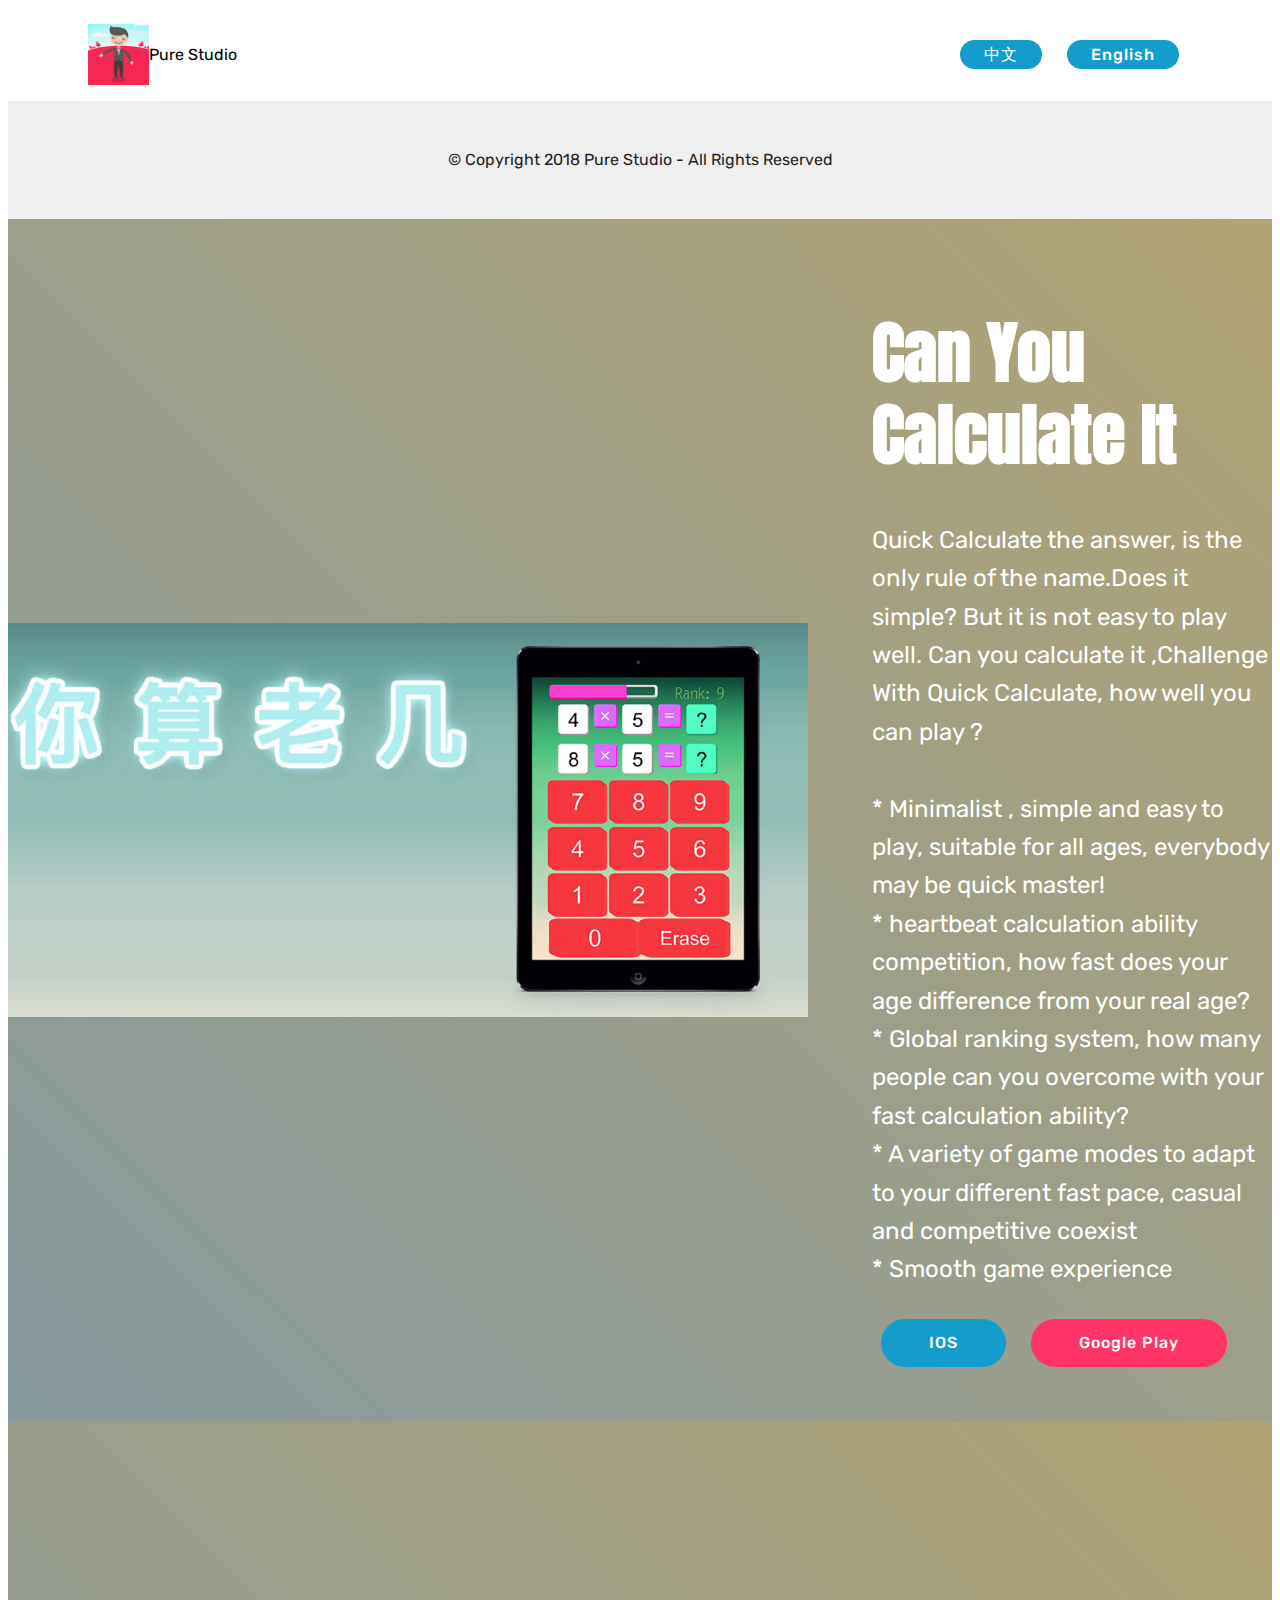
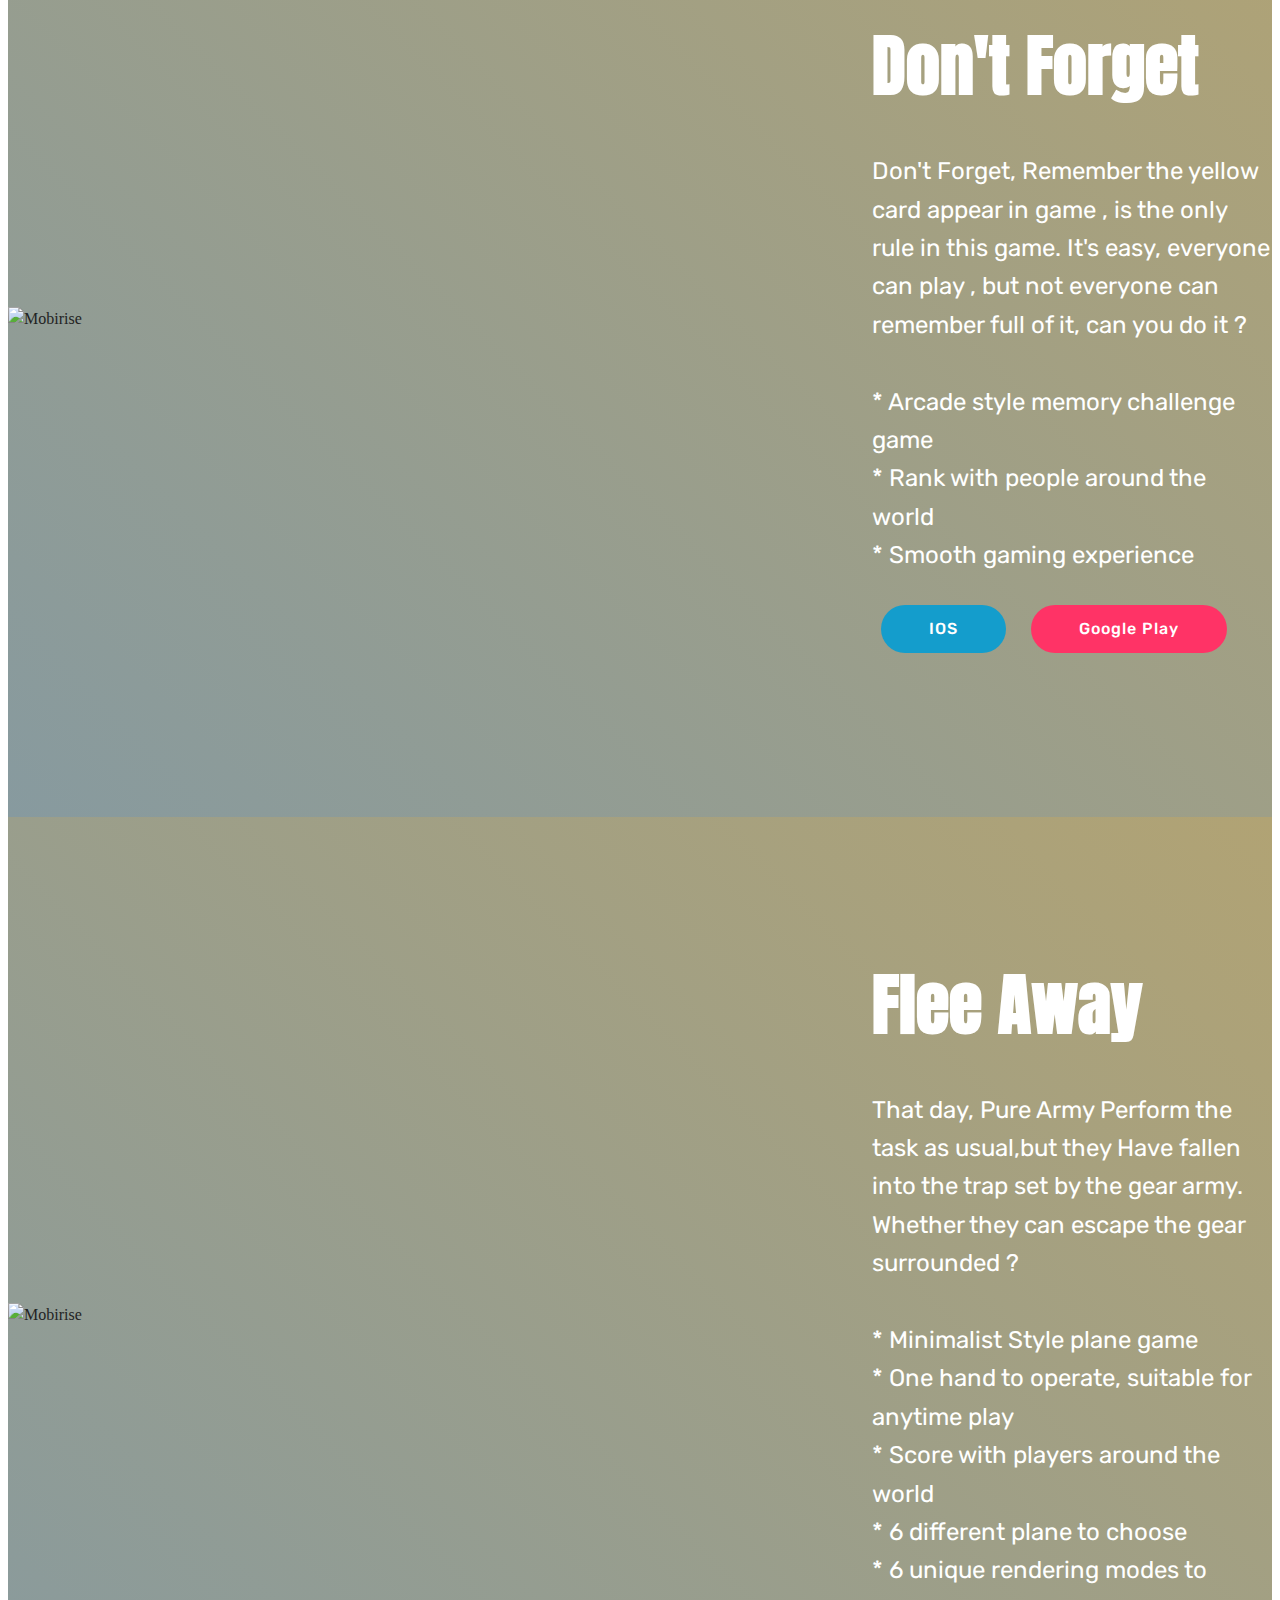
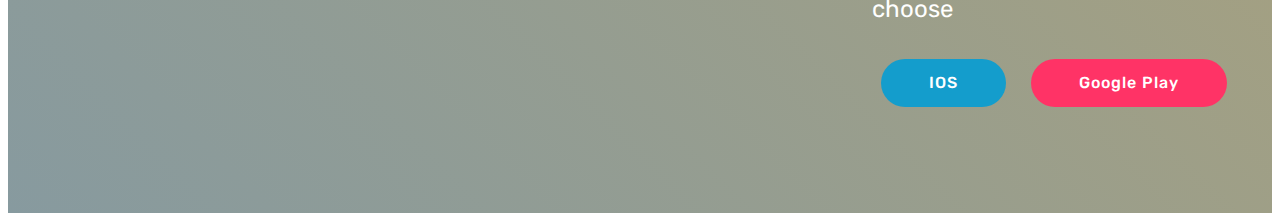
==== commit 5c521812: "update" ====
--- a/en.html
+++ b/en.html
@@ -25,7 +25,7 @@
 
     
 
-    <nav class="navbar navbar-expand beta-menu navbar-dropdown align-items-center navbar-toggleable-sm">
+    <nav class="navbar navbar-expand beta-menu navbar-dropdown align-items-center navbar-fixed-top navbar-toggleable-sm">
         <button class="navbar-toggler navbar-toggler-right" type="button" data-toggle="collapse" data-target="#navbarSupportedContent" aria-controls="navbarSupportedContent" aria-expanded="false" aria-label="Toggle navigation">
             <div class="hamburger">
                 <span></span>
@@ -37,8 +37,8 @@
         <div class="menu-logo">
             <div class="navbar-brand">
                 <span class="navbar-logo">
-                    <a href="http://fun.codinggamer.net">
-                        <img src="assets/images/dev-icon-256x256.jpg" alt="Codinggamer" title="I think I like making games" style="height: 6rem;">
+                    <a href="http://game.codinggamer.net">
+                        <img src="assets/images/dev-icon-256x256.jpg" alt="Codinggamer" title="I think I like making games" style="height: 3.8rem;">
                     </a>
                 </span>
                 <span class="navbar-caption-wrap"><a class="navbar-caption text-black display-4" href="#top">Pure Studio</a></span>
@@ -46,12 +46,12 @@
         </div>
         <div class="collapse navbar-collapse" id="navbarSupportedContent">
             
-            <div class="navbar-buttons mbr-section-btn"><a class="btn btn-sm btn-success display-4" href="https://fun.codinggamer.net" target="_blank">中文</a> <a class="btn btn-sm btn-success display-4" href="https://fun.codinggamer.net/en.html">English<br></a></div>
+            <div class="navbar-buttons mbr-section-btn"><a class="btn btn-sm btn-success display-4" href="https://fun.codinggamer.net">中文</a> <a class="btn btn-sm btn-success display-4" href="https://fun.codinggamer.net/en.html">English<br></a></div>
         </div>
     </nav>
 </section>
 
-<section class="engine"><a href="https://mobirise.info/q">responsive website templates</a></section><section once="" class="cid-qLAScUDKDy" id="footer6-15">
+<section class="engine"><a href="https://mobirise.info">Mobirise</a></section><section once="" class="cid-qLAScUDKDy" id="footer6-15">
 
     
 
@@ -77,7 +77,7 @@
     <div class="container">
         <div class="media-container-row">
             <div class="mbr-figure" style="width: 200%;">
-                <img src="assets/images/banner-1024x500.jpg" alt="Mobirise" title="">
+                <img src="assets/images/banner-2-1024x500.jpg" alt="Mobirise" title="">
             </div>
 
             <div class="media-content">
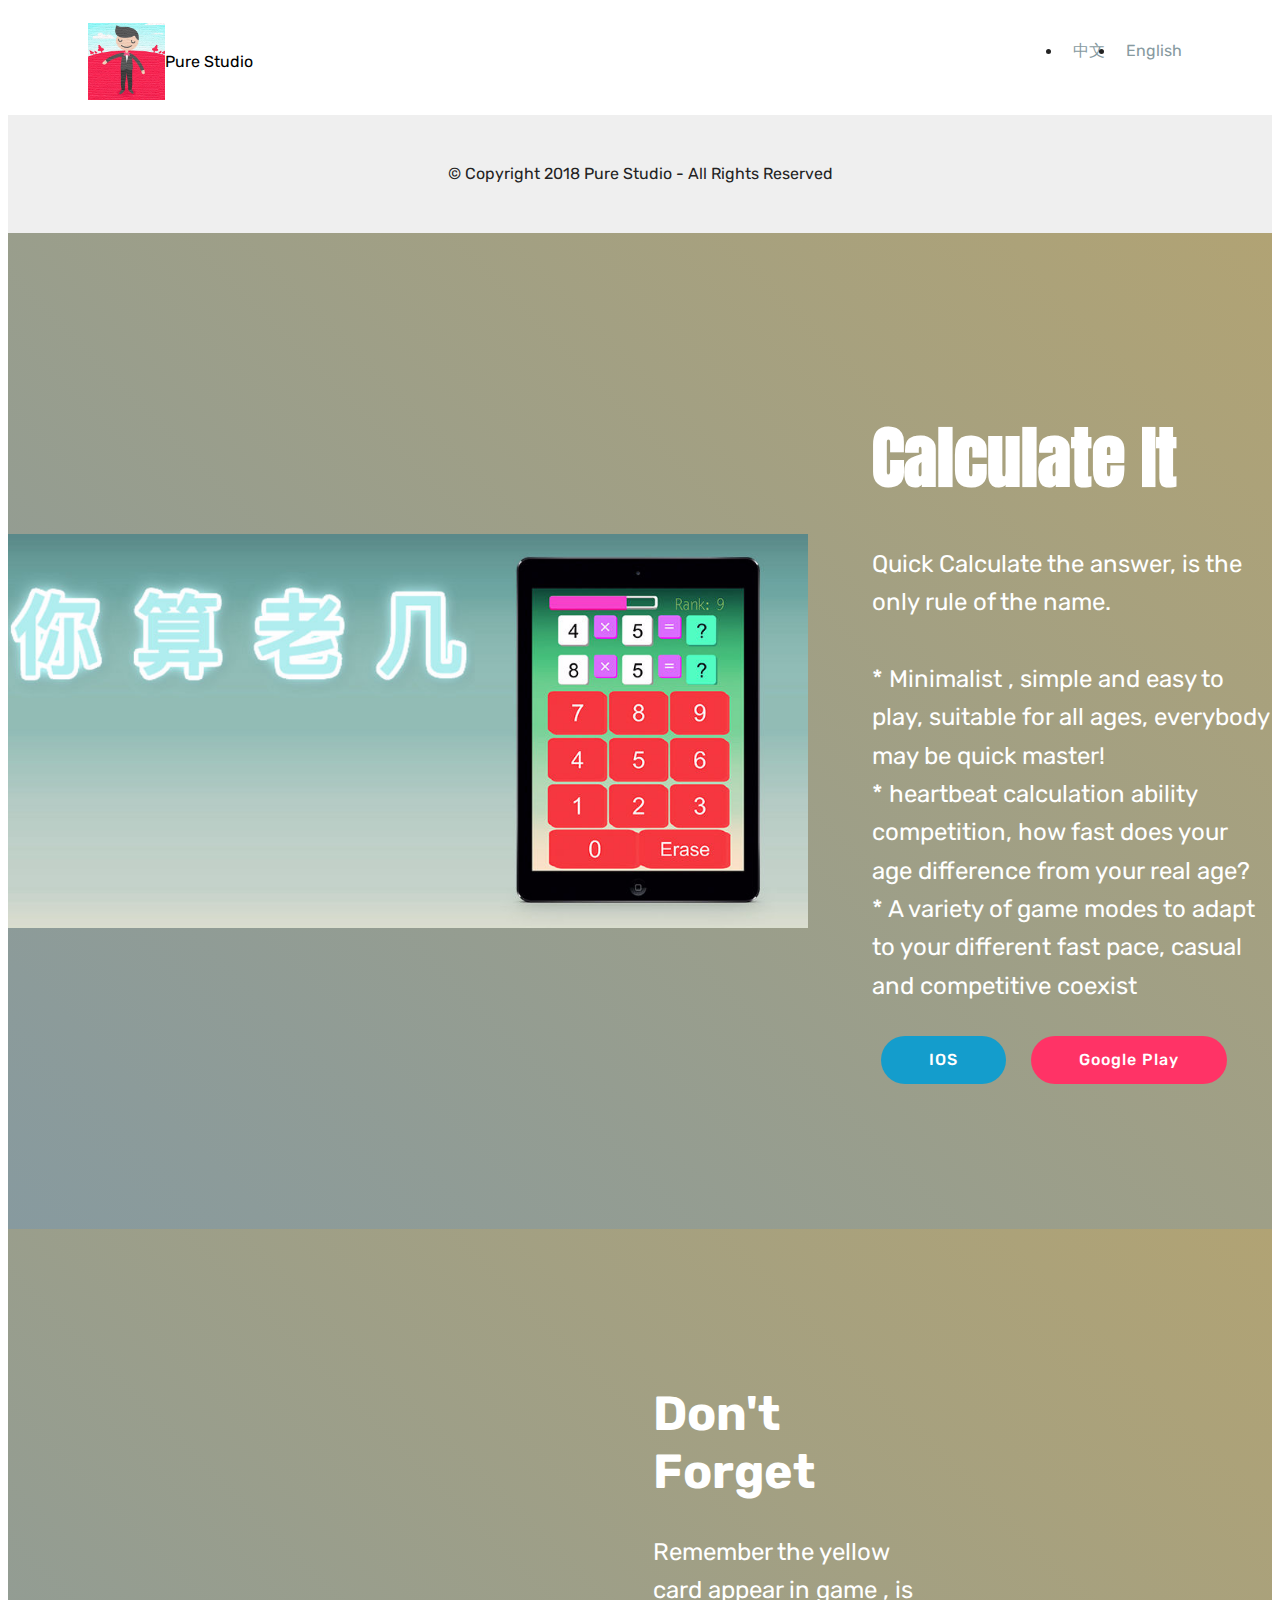
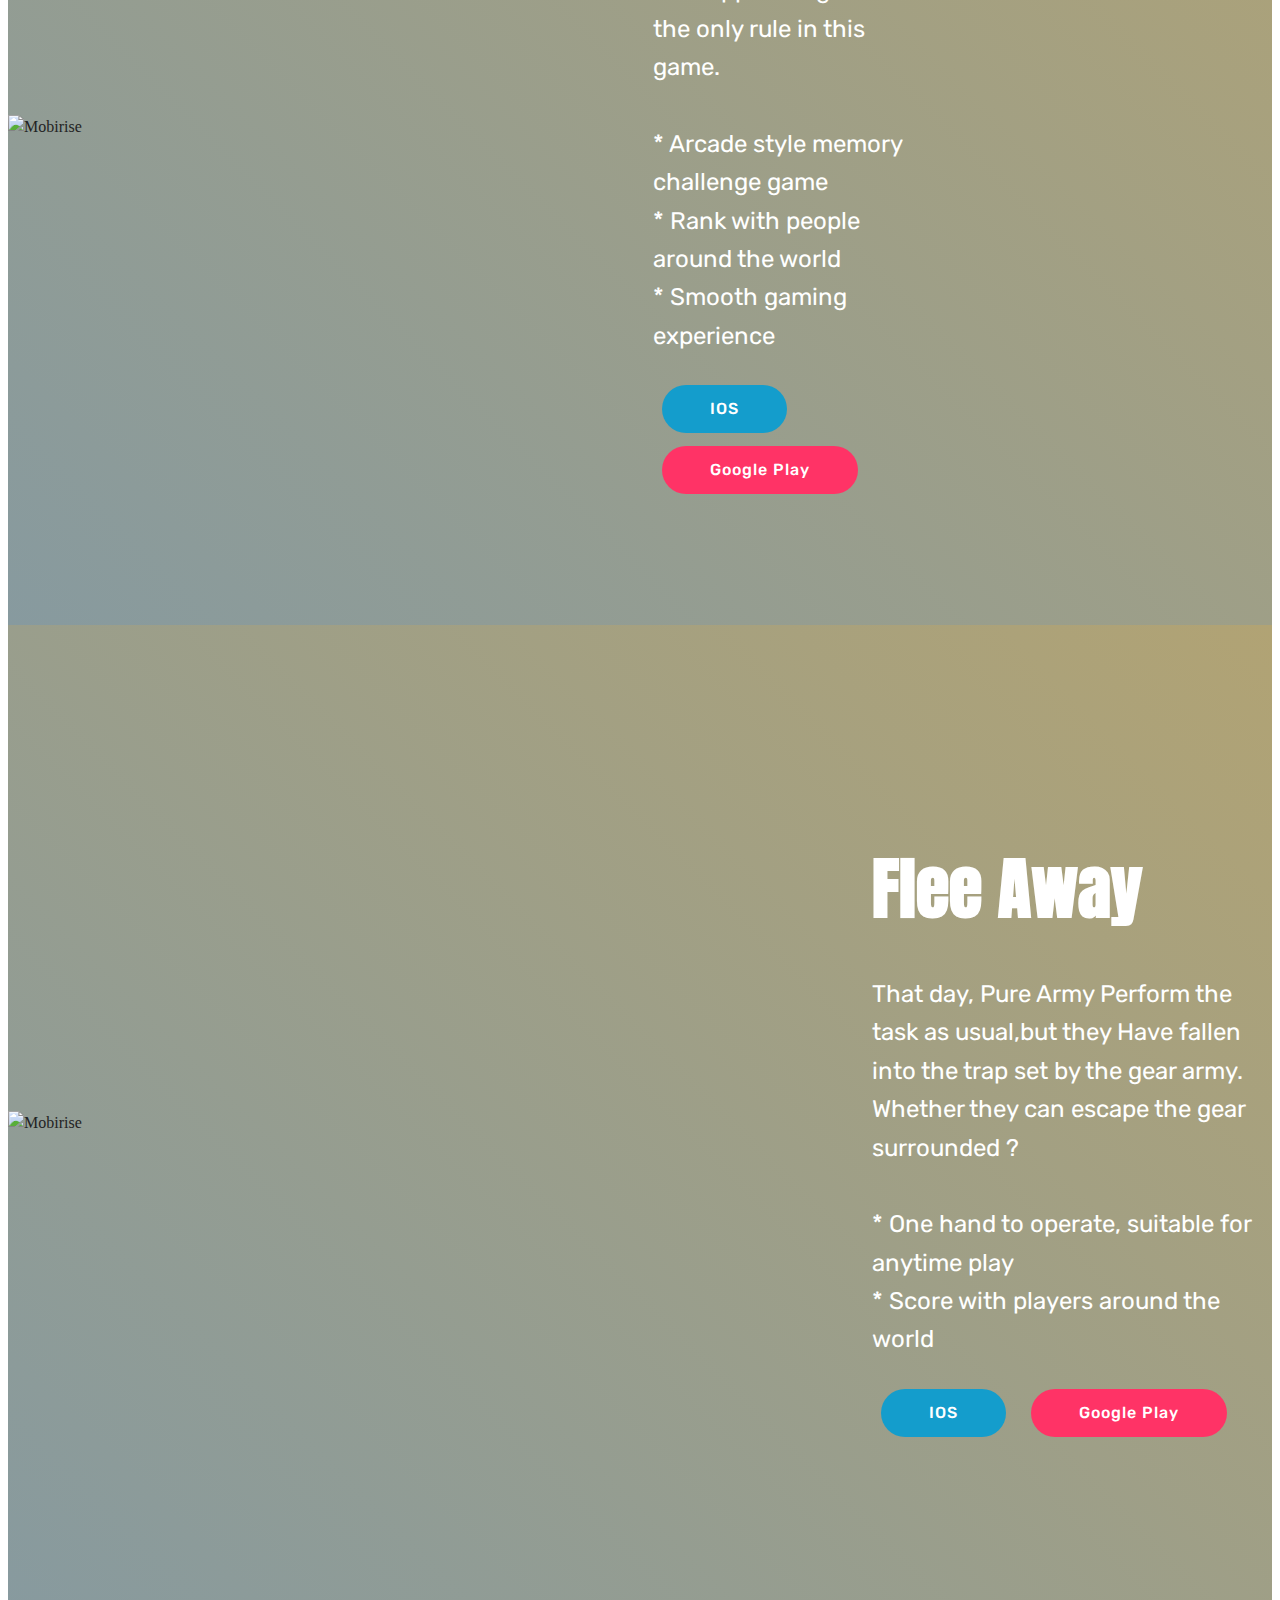
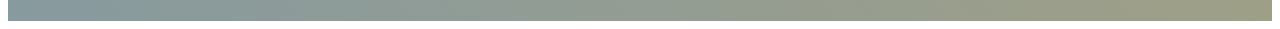
==== commit 35d7426f: "update" ====
--- a/en.html
+++ b/en.html
@@ -25,7 +25,7 @@
 
     
 
-    <nav class="navbar navbar-expand beta-menu navbar-dropdown align-items-center navbar-fixed-top navbar-toggleable-sm">
+    <nav class="navbar navbar-expand beta-menu navbar-dropdown align-items-center navbar-toggleable-sm">
         <button class="navbar-toggler navbar-toggler-right" type="button" data-toggle="collapse" data-target="#navbarSupportedContent" aria-controls="navbarSupportedContent" aria-expanded="false" aria-label="Toggle navigation">
             <div class="hamburger">
                 <span></span>
@@ -37,21 +37,21 @@
         <div class="menu-logo">
             <div class="navbar-brand">
                 <span class="navbar-logo">
-                    <a href="http://game.codinggamer.net">
-                        <img src="assets/images/dev-icon-256x256.jpg" alt="Codinggamer" title="I think I like making games" style="height: 3.8rem;">
+                    <a href="http://fun.codinggamer.net">
+                        <img src="assets/images/dev-icon-256x256.jpg" alt="Codinggamer" title="I think I like making games" style="height: 4.8rem;">
                     </a>
                 </span>
                 <span class="navbar-caption-wrap"><a class="navbar-caption text-black display-4" href="#top">Pure Studio</a></span>
             </div>
         </div>
         <div class="collapse navbar-collapse" id="navbarSupportedContent">
+            <ul class="navbar-nav nav-dropdown nav-right" data-app-modern-menu="true"><li class="nav-item"><a class="nav-link link text-warning display-4" href="https://fun.codinggamer.net">中文</a></li><li class="nav-item"><a class="nav-link link text-warning display-4" href="https://fun.codinggamer.net/en.html">English</a></li></ul>
             
-            <div class="navbar-buttons mbr-section-btn"><a class="btn btn-sm btn-success display-4" href="https://fun.codinggamer.net">中文</a> <a class="btn btn-sm btn-success display-4" href="https://fun.codinggamer.net/en.html">English<br></a></div>
         </div>
     </nav>
 </section>
 
-<section class="engine"><a href="https://mobirise.info">Mobirise</a></section><section once="" class="cid-qLAScUDKDy" id="footer6-15">
+<section class="engine"><a href="https://mobirise.info/l">free website templates</a></section><section once="" class="cid-qLAScUDKDy" id="footer6-15">
 
     
 
@@ -81,10 +81,10 @@
             </div>
 
             <div class="media-content">
-                <h1 class="mbr-section-title mbr-white pb-3 mbr-fonts-style display-1">Can You Calculate It</h1>
+                <h1 class="mbr-section-title mbr-white pb-3 mbr-fonts-style display-1">Calculate It</h1>
                 
                 <div class="mbr-section-text mbr-white pb-3 ">
-                    <p class="mbr-text mbr-fonts-style display-5">Quick Calculate the answer, is the only rule of the name.Does it simple? But it is not easy to play well. Can you calculate it ,Challenge With Quick Calculate, how well you can play ?<br><br>* Minimalist , simple and easy to play, suitable for all ages, everybody may be quick master!<br>* heartbeat calculation ability competition, how fast does your age difference from your real age?<br>* Global ranking system, how many people can you overcome with your fast calculation ability?<br>* A variety of game modes to adapt to your different fast pace, casual and competitive coexist<br>* Smooth game experience<br></p>
+                    <p class="mbr-text mbr-fonts-style display-5">Quick Calculate the answer, is the only rule of the name.<br><br>* Minimalist , simple and easy to play, suitable for all ages, everybody may be quick master!<br>* heartbeat calculation ability competition, how fast does your age difference from your real age?<br>* A variety of game modes to adapt to your different fast pace, casual and competitive coexist<br></p>
                 </div>
                 <div class="mbr-section-btn"><a class="btn btn-md btn-success display-4" href="https://itunes.apple.com/app/id1367079113" target="_blank">IOS</a>
                     <a class="btn btn-md btn-secondary display-4" href="https://play.google.com/store/apps/details?id=net.codinggamer.calculateit">Google Play</a></div>
@@ -107,11 +107,11 @@
             </div>
 
             <div class="media-content">
-                <h1 class="mbr-section-title mbr-white pb-3 mbr-fonts-style display-1">
+                <h1 class="mbr-section-title mbr-white pb-3 mbr-fonts-style display-2">
                     Don't Forget</h1>
                 
                 <div class="mbr-section-text mbr-white pb-3 ">
-                    <p class="mbr-text mbr-fonts-style display-5">Don't Forget, Remember the yellow card appear in game , is the only rule in this game. It's easy, everyone can play , but not everyone can remember full of it, can you do it ?<br><br>* Arcade style  memory challenge game<br>* Rank with people around the world<br>* Smooth gaming experience<br></p>
+                    <p class="mbr-text mbr-fonts-style display-5">Remember the yellow card appear in game , is the only rule in this game.&nbsp;<br><br>* Arcade style  memory challenge game<br>* Rank with people around the world<br>* Smooth gaming experience<br></p>
                 </div>
                 <div class="mbr-section-btn"><a class="btn btn-md btn-success display-4" href="https://itunes.apple.com/us/app/don-t-forget/id1319645149?l=zh&ls=1&mt=8">IOS</a>
                     <a class="btn btn-md btn-secondary display-4" href="https://play.google.com/store/apps/details?id=com.pure.brain">Google Play</a></div>
@@ -138,7 +138,7 @@
                     Flee Away</h1>
                 
                 <div class="mbr-section-text mbr-white pb-3 ">
-                    <p class="mbr-text mbr-fonts-style display-5">That day, Pure Army Perform the task as usual,but they Have fallen into the trap set by the gear army. Whether they can escape the gear surrounded ?<br><br>* Minimalist Style plane game<br>* One hand to operate, suitable for anytime play<br>* Score with players around the world<br>* 6 different plane to choose<br>* 6 unique rendering modes to choose&nbsp;<br></p>
+                    <p class="mbr-text mbr-fonts-style display-5">That day, Pure Army Perform the task as usual,but they Have fallen into the trap set by the gear army. Whether they can escape the gear surrounded ?<br><br>* One hand to operate, suitable for anytime play<br>* Score with players around the world<br></p>
                 </div>
                 <div class="mbr-section-btn"><a class="btn btn-md btn-success display-4" href="https://itunes.apple.com/cn/app/flee-away/id1317536717?l=zh&ls=1&mt=8">IOS</a>
                     <a class="btn btn-md btn-secondary display-4" href="https://play.google.com/store/apps/details?id=com.pure.fleeaway">Google Play</a></div>
--- a/assets/mobirise/css/mbr-additional.css
+++ b/assets/mobirise/css/mbr-additional.css
@@ -1642,6 +1642,10 @@
 .cid-qLBI89idrp .collapsed .navbar-collapse.show .navbar-nav .nav-item {
   clear: both;
 }
+.cid-qLBI89idrp .collapsed .navbar-collapse.collapsing .navbar-nav .nav-item:last-child,
+.cid-qLBI89idrp .collapsed .navbar-collapse.show .navbar-nav .nav-item:last-child {
+  margin-bottom: 1rem;
+}
 .cid-qLBI89idrp .collapsed .navbar-collapse.collapsing .navbar-buttons,
 .cid-qLBI89idrp .collapsed .navbar-collapse.show .navbar-buttons {
   text-align: center;
@@ -1736,6 +1740,10 @@
   .cid-qLBI89idrp .navbar-collapse.show .navbar-nav .nav-item {
     clear: both;
   }
+  .cid-qLBI89idrp .navbar-collapse.collapsing .navbar-nav .nav-item:last-child,
+  .cid-qLBI89idrp .navbar-collapse.show .navbar-nav .nav-item:last-child {
+    margin-bottom: 1rem;
+  }
   .cid-qLBI89idrp .navbar-collapse.collapsing .navbar-buttons,
   .cid-qLBI89idrp .navbar-collapse.show .navbar-buttons {
     text-align: center;
@@ -1794,7 +1802,7 @@
 }
 .cid-qLBI89idrp .nav-link:hover,
 .cid-qLBI89idrp .dropdown-item:hover {
-  color: #ffffff !important;
+  color: #232323 !important;
 }
 .cid-qOAyRvcMRs {
   background-color: #c4bc3b;
@@ -2049,6 +2057,10 @@
 .cid-qLAH4rc1yt .collapsed .navbar-collapse.collapsing .navbar-nav .nav-item,
 .cid-qLAH4rc1yt .collapsed .navbar-collapse.show .navbar-nav .nav-item {
   clear: both;
+}
+.cid-qLAH4rc1yt .collapsed .navbar-collapse.collapsing .navbar-nav .nav-item:last-child,
+.cid-qLAH4rc1yt .collapsed .navbar-collapse.show .navbar-nav .nav-item:last-child {
+  margin-bottom: 1rem;
 }
 .cid-qLAH4rc1yt .collapsed .navbar-collapse.collapsing .navbar-buttons,
 .cid-qLAH4rc1yt .collapsed .navbar-collapse.show .navbar-buttons {
@@ -2144,6 +2156,10 @@
   .cid-qLAH4rc1yt .navbar-collapse.show .navbar-nav .nav-item {
     clear: both;
   }
+  .cid-qLAH4rc1yt .navbar-collapse.collapsing .navbar-nav .nav-item:last-child,
+  .cid-qLAH4rc1yt .navbar-collapse.show .navbar-nav .nav-item:last-child {
+    margin-bottom: 1rem;
+  }
   .cid-qLAH4rc1yt .navbar-collapse.collapsing .navbar-buttons,
   .cid-qLAH4rc1yt .navbar-collapse.show .navbar-buttons {
     text-align: center;
@@ -2202,7 +2218,7 @@
 }
 .cid-qLAH4rc1yt .nav-link:hover,
 .cid-qLAH4rc1yt .dropdown-item:hover {
-  color: #ffffff !important;
+  color: #232323 !important;
 }
 .cid-qLAScUDKDy {
   padding-top: 30px;
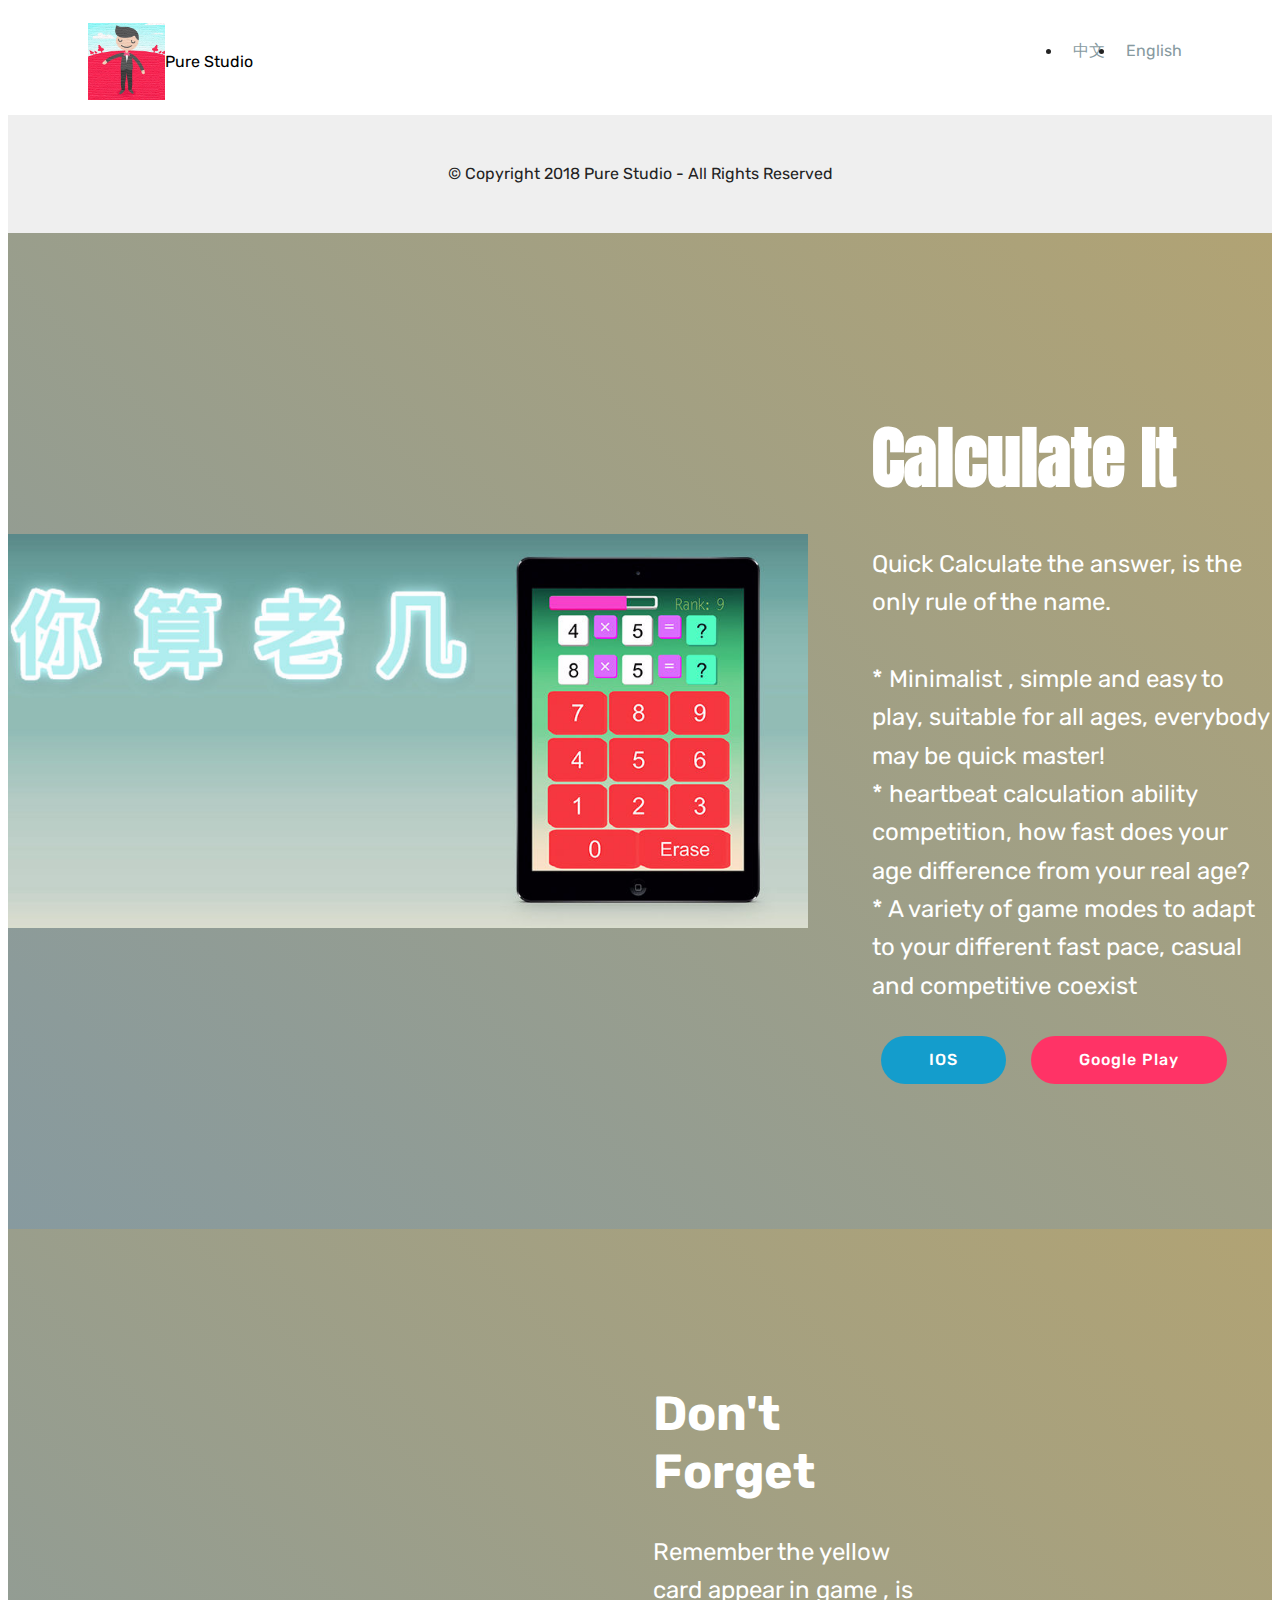
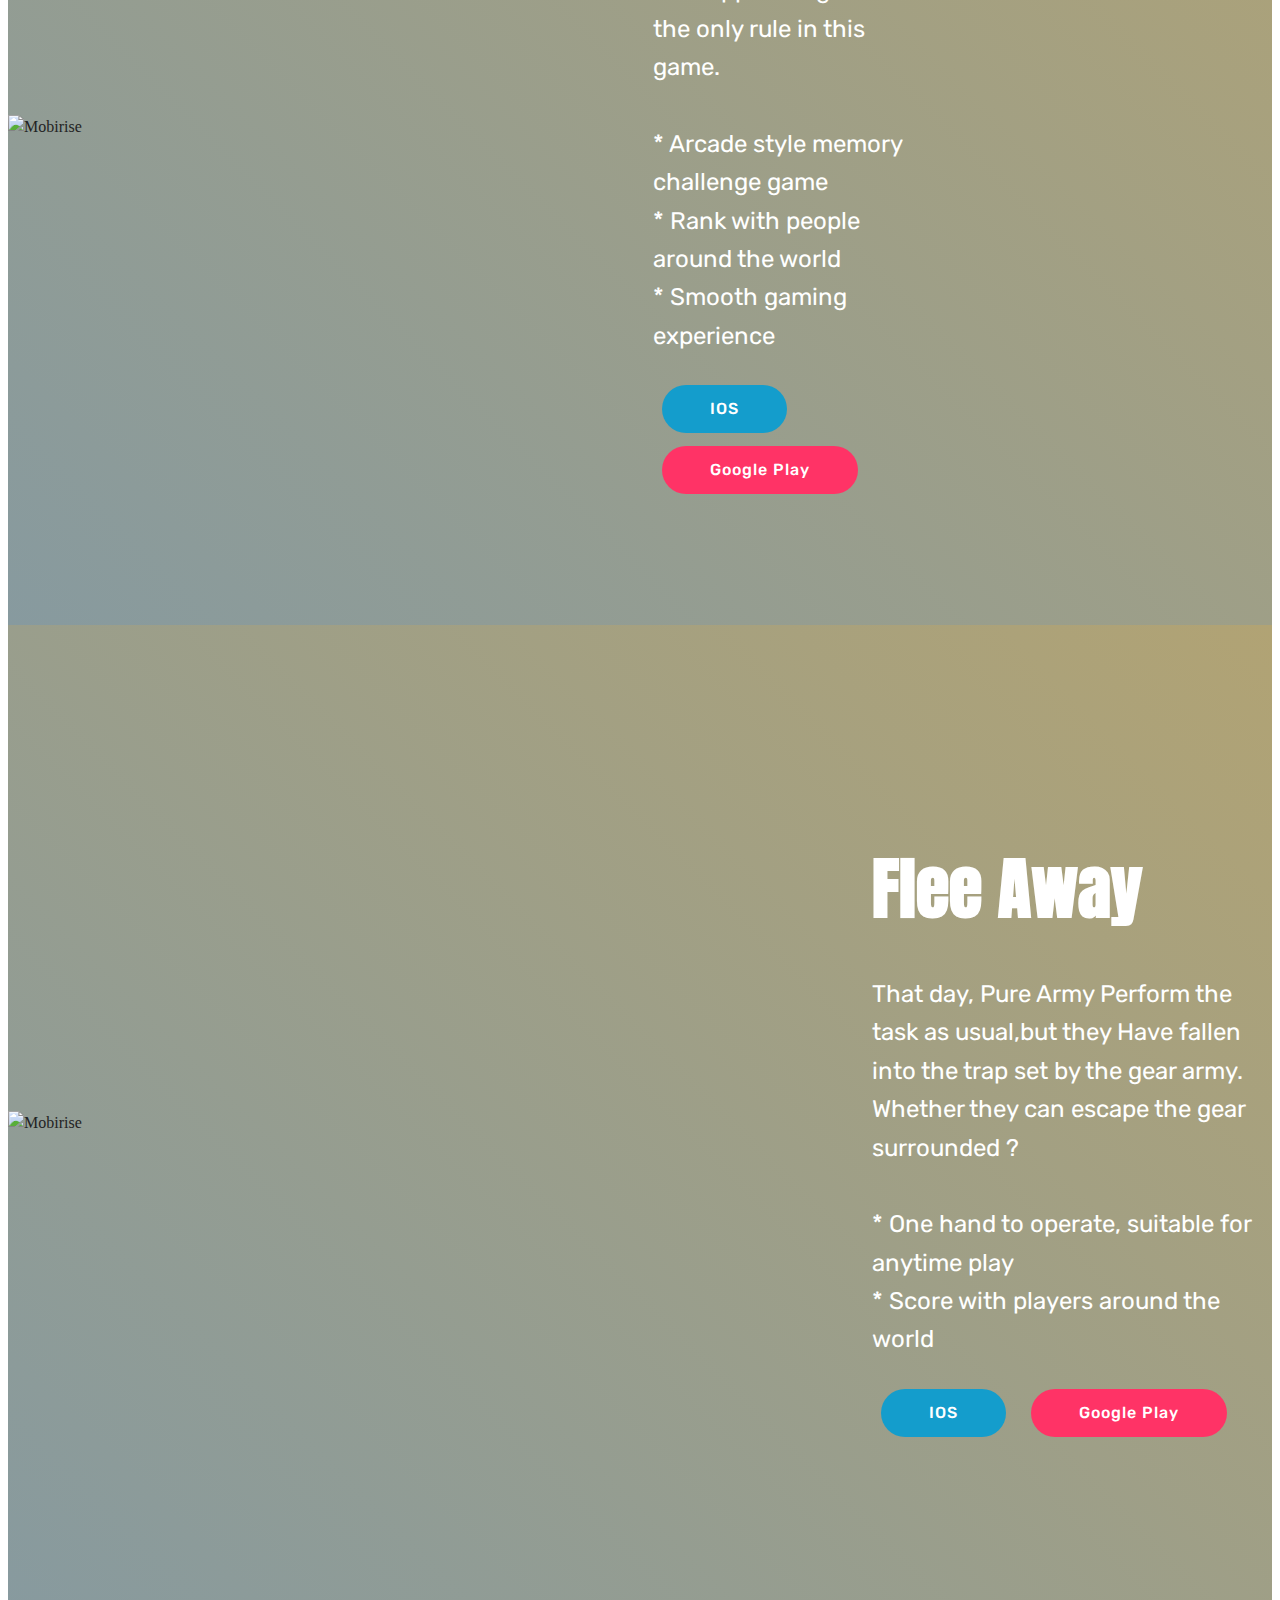
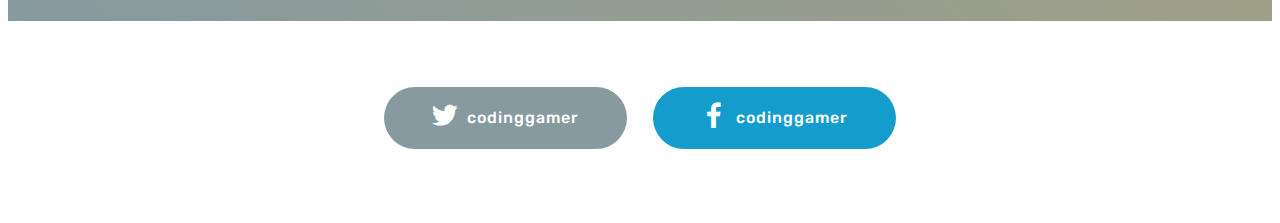
==== commit baf7983a: "update" ====
--- a/en.html
+++ b/en.html
@@ -7,13 +7,14 @@
   <meta name="generator" content="Mobirise v4.8.6, mobirise.com">
   <meta name="viewport" content="width=device-width, initial-scale=1, minimum-scale=1">
   <link rel="shortcut icon" href="assets/images/dev-icon-256x256.jpg" type="image/x-icon">
-  <meta name="description" content="">
+  <meta name="description" content="Solo game developer">
   <title>Pure Studio</title>
   <link rel="stylesheet" href="assets/tether/tether.min.css">
   <link rel="stylesheet" href="assets/bootstrap/css/bootstrap.min.css">
   <link rel="stylesheet" href="assets/bootstrap/css/bootstrap-grid.min.css">
   <link rel="stylesheet" href="assets/bootstrap/css/bootstrap-reboot.min.css">
   <link rel="stylesheet" href="assets/dropdown/css/style.css">
+  <link rel="stylesheet" href="assets/socicon/css/styles.css">
   <link rel="stylesheet" href="assets/theme/css/style.css">
   <link rel="stylesheet" href="assets/mobirise/css/mbr-additional.css" type="text/css">
   
@@ -51,7 +52,7 @@
     </nav>
 </section>
 
-<section class="engine"><a href="https://mobirise.info/l">free website templates</a></section><section once="" class="cid-qLAScUDKDy" id="footer6-15">
+<section class="engine"><a href="https://mobirise.info/r">free bootstrap templates</a></section><section once="" class="cid-qLAScUDKDy" id="footer6-15">
 
     
 
@@ -148,6 +149,19 @@
 
 </section>
 
+<section class="mbr-section content8 cid-rbXf07dal1" id="content8-1m">
+
+    
+
+    <div class="container">
+        <div class="media-container-row title">
+            <div class="col-12 col-md-8">
+                <div class="mbr-section-btn align-center"><a class="btn btn-warning display-4" href="https://twitter.com/Pure_studio_sad" target="_blank"><span class="socicon socicon-twitter mbr-iconfont mbr-iconfont-btn"></span>codinggamer</a> <a class="btn btn-success display-4" href="https://www.facebook.com/profile.php?id=100022707968388" target="_blank"><span class="socicon socicon-facebook mbr-iconfont mbr-iconfont-btn"></span>codinggamer</a></div>
+            </div>
+        </div>
+    </div>
+</section>
+
 
   <script src="assets/web/assets/jquery/jquery.min.js"></script>
   <script src="assets/popper/popper.min.js"></script>
--- a/assets/socicon/css/styles.css
+++ b/assets/socicon/css/styles.css
@@ -0,0 +1,544 @@
+@charset "UTF-8";
+
+@font-face {
+  font-family: "socicon";
+  src:url("../fonts/socicon.eot");
+  src:url("../fonts/socicon.eot?#iefix") format("embedded-opentype"),
+    url("../fonts/socicon.woff") format("woff"),
+    url("../fonts/socicon.ttf") format("truetype"),
+    url("../fonts/socicon.svg#socicon") format("svg");
+  font-weight: normal;
+  font-style: normal;
+
+}
+
+[data-icon]:before {
+  font-family: "socicon" !important;
+  content: attr(data-icon);
+  font-style: normal !important;
+  font-weight: normal !important;
+  font-variant: normal !important;
+  text-transform: none !important;
+  speak: none;
+  line-height: 1;
+  -webkit-font-smoothing: antialiased;
+  -moz-osx-font-smoothing: grayscale;
+}
+
+[class^="socicon-"]:before,
+[class*=" socicon-"]:before {
+  font-family: "socicon" !important;
+  font-style: normal !important;
+  font-weight: normal !important;
+  font-variant: normal !important;
+  text-transform: none !important;
+  speak: none;
+  line-height: 1;
+  -webkit-font-smoothing: antialiased;
+  -moz-osx-font-smoothing: grayscale;
+}
+
+.socicon-modelmayhem:before {
+  content: "\e000";
+}
+.socicon-mixcloud:before {
+  content: "\e001";
+}
+.socicon-drupal:before {
+  content: "\e002";
+}
+.socicon-swarm:before {
+  content: "\e003";
+}
+.socicon-istock:before {
+  content: "\e004";
+}
+.socicon-yammer:before {
+  content: "\e005";
+}
+.socicon-ello:before {
+  content: "\e006";
+}
+.socicon-stackoverflow:before {
+  content: "\e007";
+}
+.socicon-persona:before {
+  content: "\e008";
+}
+.socicon-triplej:before {
+  content: "\e009";
+}
+.socicon-houzz:before {
+  content: "\e00a";
+}
+.socicon-rss:before {
+  content: "\e00b";
+}
+.socicon-paypal:before {
+  content: "\e00c";
+}
+.socicon-odnoklassniki:before {
+  content: "\e00d";
+}
+.socicon-airbnb:before {
+  content: "\e00e";
+}
+.socicon-periscope:before {
+  content: "\e00f";
+}
+.socicon-outlook:before {
+  content: "\e010";
+}
+.socicon-coderwall:before {
+  content: "\e011";
+}
+.socicon-tripadvisor:before {
+  content: "\e012";
+}
+.socicon-appnet:before {
+  content: "\e013";
+}
+.socicon-goodreads:before {
+  content: "\e014";
+}
+.socicon-tripit:before {
+  content: "\e015";
+}
+.socicon-lanyrd:before {
+  content: "\e016";
+}
+.socicon-slideshare:before {
+  content: "\e017";
+}
+.socicon-buffer:before {
+  content: "\e018";
+}
+.socicon-disqus:before {
+  content: "\e019";
+}
+.socicon-vkontakte:before {
+  content: "\e01a";
+}
+.socicon-whatsapp:before {
+  content: "\e01b";
+}
+.socicon-patreon:before {
+  content: "\e01c";
+}
+.socicon-storehouse:before {
+  content: "\e01d";
+}
+.socicon-pocket:before {
+  content: "\e01e";
+}
+.socicon-mail:before {
+  content: "\e01f";
+}
+.socicon-blogger:before {
+  content: "\e020";
+}
+.socicon-technorati:before {
+  content: "\e021";
+}
+.socicon-reddit:before {
+  content: "\e022";
+}
+.socicon-dribbble:before {
+  content: "\e023";
+}
+.socicon-stumbleupon:before {
+  content: "\e024";
+}
+.socicon-digg:before {
+  content: "\e025";
+}
+.socicon-envato:before {
+  content: "\e026";
+}
+.socicon-behance:before {
+  content: "\e027";
+}
+.socicon-delicious:before {
+  content: "\e028";
+}
+.socicon-deviantart:before {
+  content: "\e029";
+}
+.socicon-forrst:before {
+  content: "\e02a";
+}
+.socicon-play:before {
+  content: "\e02b";
+}
+.socicon-zerply:before {
+  content: "\e02c";
+}
+.socicon-wikipedia:before {
+  content: "\e02d";
+}
+.socicon-apple:before {
+  content: "\e02e";
+}
+.socicon-flattr:before {
+  content: "\e02f";
+}
+.socicon-github:before {
+  content: "\e030";
+}
+.socicon-renren:before {
+  content: "\e031";
+}
+.socicon-friendfeed:before {
+  content: "\e032";
+}
+.socicon-newsvine:before {
+  content: "\e033";
+}
+.socicon-identica:before {
+  content: "\e034";
+}
+.socicon-bebo:before {
+  content: "\e035";
+}
+.socicon-zynga:before {
+  content: "\e036";
+}
+.socicon-steam:before {
+  content: "\e037";
+}
+.socicon-xbox:before {
+  content: "\e038";
+}
+.socicon-windows:before {
+  content: "\e039";
+}
+.socicon-qq:before {
+  content: "\e03a";
+}
+.socicon-douban:before {
+  content: "\e03b";
+}
+.socicon-meetup:before {
+  content: "\e03c";
+}
+.socicon-playstation:before {
+  content: "\e03d";
+}
+.socicon-android:before {
+  content: "\e03e";
+}
+.socicon-snapchat:before {
+  content: "\e03f";
+}
+.socicon-twitter:before {
+  content: "\e040";
+}
+.socicon-facebook:before {
+  content: "\e041";
+}
+.socicon-googleplus:before {
+  content: "\e042";
+}
+.socicon-pinterest:before {
+  content: "\e043";
+}
+.socicon-foursquare:before {
+  content: "\e044";
+}
+.socicon-yahoo:before {
+  content: "\e045";
+}
+.socicon-skype:before {
+  content: "\e046";
+}
+.socicon-yelp:before {
+  content: "\e047";
+}
+.socicon-feedburner:before {
+  content: "\e048";
+}
+.socicon-linkedin:before {
+  content: "\e049";
+}
+.socicon-viadeo:before {
+  content: "\e04a";
+}
+.socicon-xing:before {
+  content: "\e04b";
+}
+.socicon-myspace:before {
+  content: "\e04c";
+}
+.socicon-soundcloud:before {
+  content: "\e04d";
+}
+.socicon-spotify:before {
+  content: "\e04e";
+}
+.socicon-grooveshark:before {
+  content: "\e04f";
+}
+.socicon-lastfm:before {
+  content: "\e050";
+}
+.socicon-youtube:before {
+  content: "\e051";
+}
+.socicon-vimeo:before {
+  content: "\e052";
+}
+.socicon-dailymotion:before {
+  content: "\e053";
+}
+.socicon-vine:before {
+  content: "\e054";
+}
+.socicon-flickr:before {
+  content: "\e055";
+}
+.socicon-500px:before {
+  content: "\e056";
+}
+.socicon-wordpress:before {
+  content: "\e058";
+}
+.socicon-tumblr:before {
+  content: "\e059";
+}
+.socicon-twitch:before {
+  content: "\e05a";
+}
+.socicon-8tracks:before {
+  content: "\e05b";
+}
+.socicon-amazon:before {
+  content: "\e05c";
+}
+.socicon-icq:before {
+  content: "\e05d";
+}
+.socicon-smugmug:before {
+  content: "\e05e";
+}
+.socicon-ravelry:before {
+  content: "\e05f";
+}
+.socicon-weibo:before {
+  content: "\e060";
+}
+.socicon-baidu:before {
+  content: "\e061";
+}
+.socicon-angellist:before {
+  content: "\e062";
+}
+.socicon-ebay:before {
+  content: "\e063";
+}
+.socicon-imdb:before {
+  content: "\e064";
+}
+.socicon-stayfriends:before {
+  content: "\e065";
+}
+.socicon-residentadvisor:before {
+  content: "\e066";
+}
+.socicon-google:before {
+  content: "\e067";
+}
+.socicon-yandex:before {
+  content: "\e068";
+}
+.socicon-sharethis:before {
+  content: "\e069";
+}
+.socicon-bandcamp:before {
+  content: "\e06a";
+}
+.socicon-itunes:before {
+  content: "\e06b";
+}
+.socicon-deezer:before {
+  content: "\e06c";
+}
+.socicon-telegram:before {
+  content: "\e06e";
+}
+.socicon-openid:before {
+  content: "\e06f";
+}
+.socicon-amplement:before {
+  content: "\e070";
+}
+.socicon-viber:before {
+  content: "\e071";
+}
+.socicon-zomato:before {
+  content: "\e072";
+}
+.socicon-draugiem:before {
+  content: "\e074";
+}
+.socicon-endomodo:before {
+  content: "\e075";
+}
+.socicon-filmweb:before {
+  content: "\e076";
+}
+.socicon-stackexchange:before {
+  content: "\e077";
+}
+.socicon-wykop:before {
+  content: "\e078";
+}
+.socicon-teamspeak:before {
+  content: "\e079";
+}
+.socicon-teamviewer:before {
+  content: "\e07a";
+}
+.socicon-ventrilo:before {
+  content: "\e07b";
+}
+.socicon-younow:before {
+  content: "\e07c";
+}
+.socicon-raidcall:before {
+  content: "\e07d";
+}
+.socicon-mumble:before {
+  content: "\e07e";
+}
+.socicon-medium:before {
+  content: "\e06d";
+}
+.socicon-bebee:before {
+  content: "\e07f";
+}
+.socicon-hitbox:before {
+  content: "\e080";
+}
+.socicon-reverbnation:before {
+  content: "\e081";
+}
+.socicon-formulr:before {
+  content: "\e082";
+}
+.socicon-instagram:before {
+  content: "\e057";
+}
+.socicon-battlenet:before {
+  content: "\e083";
+}
+.socicon-chrome:before {
+  content: "\e084";
+}
+.socicon-discord:before {
+  content: "\e086";
+}
+.socicon-issuu:before {
+  content: "\e087";
+}
+.socicon-macos:before {
+  content: "\e088";
+}
+.socicon-firefox:before {
+  content: "\e089";
+}
+.socicon-opera:before {
+  content: "\e08d";
+}
+.socicon-keybase:before {
+  content: "\e090";
+}
+.socicon-alliance:before {
+  content: "\e091";
+}
+.socicon-livejournal:before {
+  content: "\e092";
+}
+.socicon-googlephotos:before {
+  content: "\e093";
+}
+.socicon-horde:before {
+  content: "\e094";
+}
+.socicon-etsy:before {
+  content: "\e095";
+}
+.socicon-zapier:before {
+  content: "\e096";
+}
+.socicon-google-scholar:before {
+  content: "\e097";
+}
+.socicon-researchgate:before {
+  content: "\e098";
+}
+.socicon-wechat:before {
+  content: "\e099";
+}
+.socicon-strava:before {
+  content: "\e09a";
+}
+.socicon-line:before {
+  content: "\e09b";
+}
+.socicon-lyft:before {
+  content: "\e09c";
+}
+.socicon-uber:before {
+  content: "\e09d";
+}
+.socicon-songkick:before {
+  content: "\e09e";
+}
+.socicon-viewbug:before {
+  content: "\e09f";
+}
+.socicon-googlegroups:before {
+  content: "\e0a0";
+}
+.socicon-quora:before {
+  content: "\e073";
+}
+.socicon-diablo:before {
+  content: "\e085";
+}
+.socicon-blizzard:before {
+  content: "\e0a1";
+}
+.socicon-hearthstone:before {
+  content: "\e08b";
+}
+.socicon-heroes:before {
+  content: "\e08a";
+}
+.socicon-overwatch:before {
+  content: "\e08c";
+}
+.socicon-warcraft:before {
+  content: "\e08e";
+}
+.socicon-starcraft:before {
+  content: "\e08f";
+}
+.socicon-beam:before {
+  content: "\e0a2";
+}
+.socicon-curse:before {
+  content: "\e0a3";
+}
+.socicon-player:before {
+  content: "\e0a4";
+}
+.socicon-streamjar:before {
+  content: "\e0a5";
+}
+.socicon-nintendo:before {
+  content: "\e0a6";
+}
+.socicon-hellocoton:before {
+  content: "\e0a7";
+}
--- a/assets/mobirise/css/mbr-additional.css
+++ b/assets/mobirise/css/mbr-additional.css
@@ -2285,3 +2285,8 @@
     text-align: center;
   }
 }
+.cid-rbXf07dal1 {
+  padding-top: 60px;
+  padding-bottom: 60px;
+  background-color: #ffffff;
+}
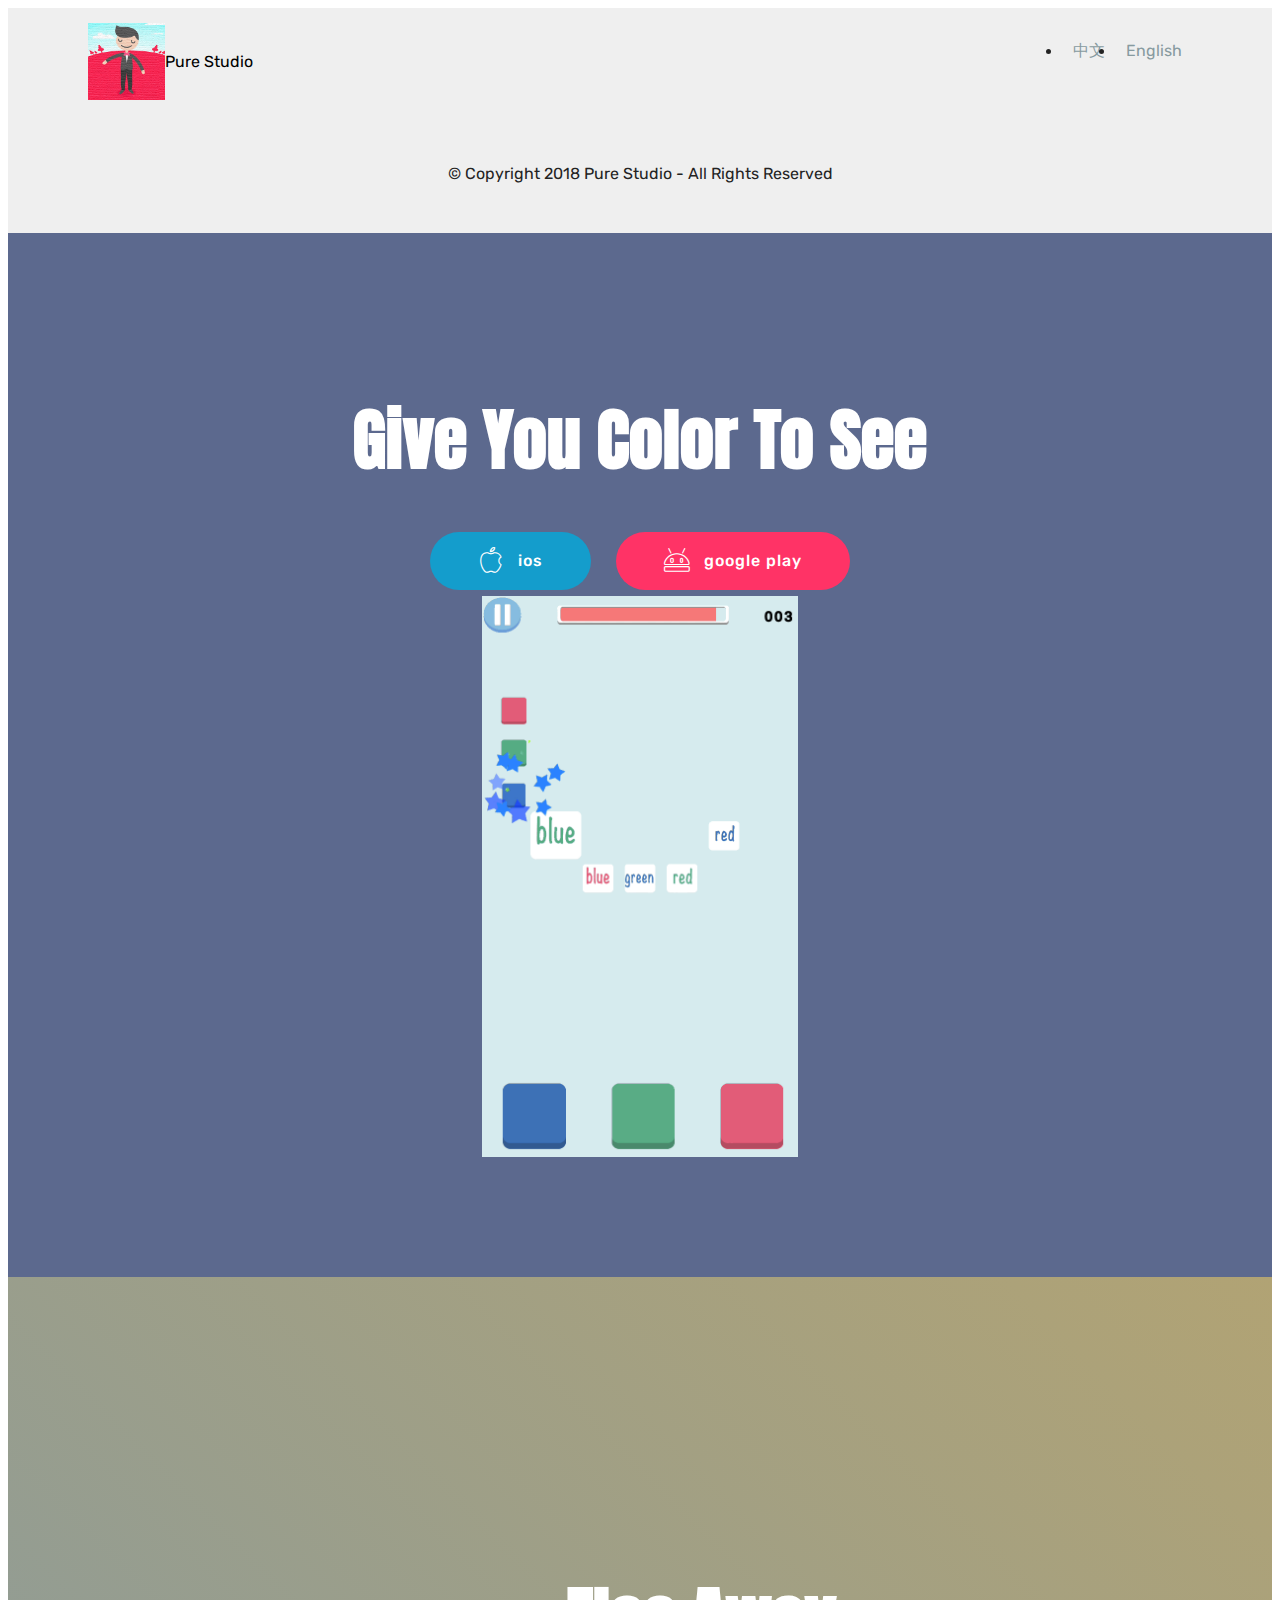
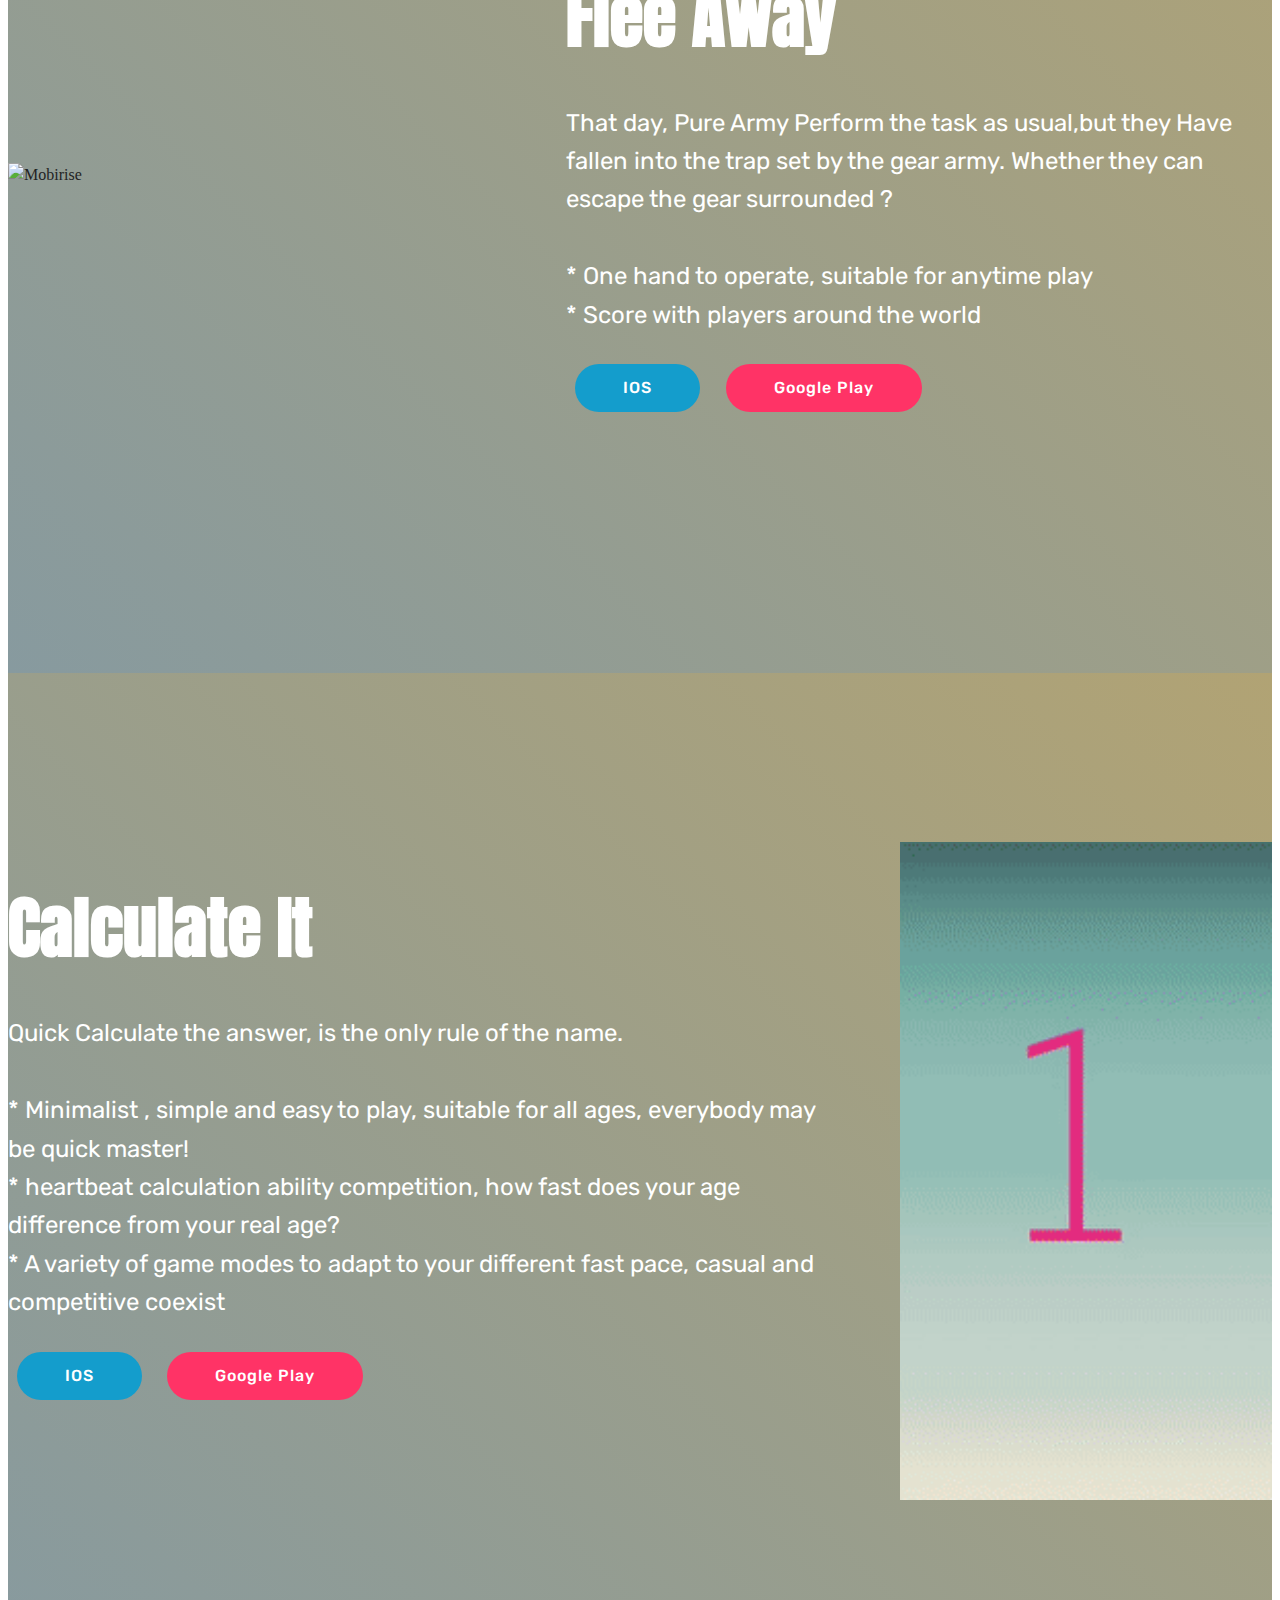
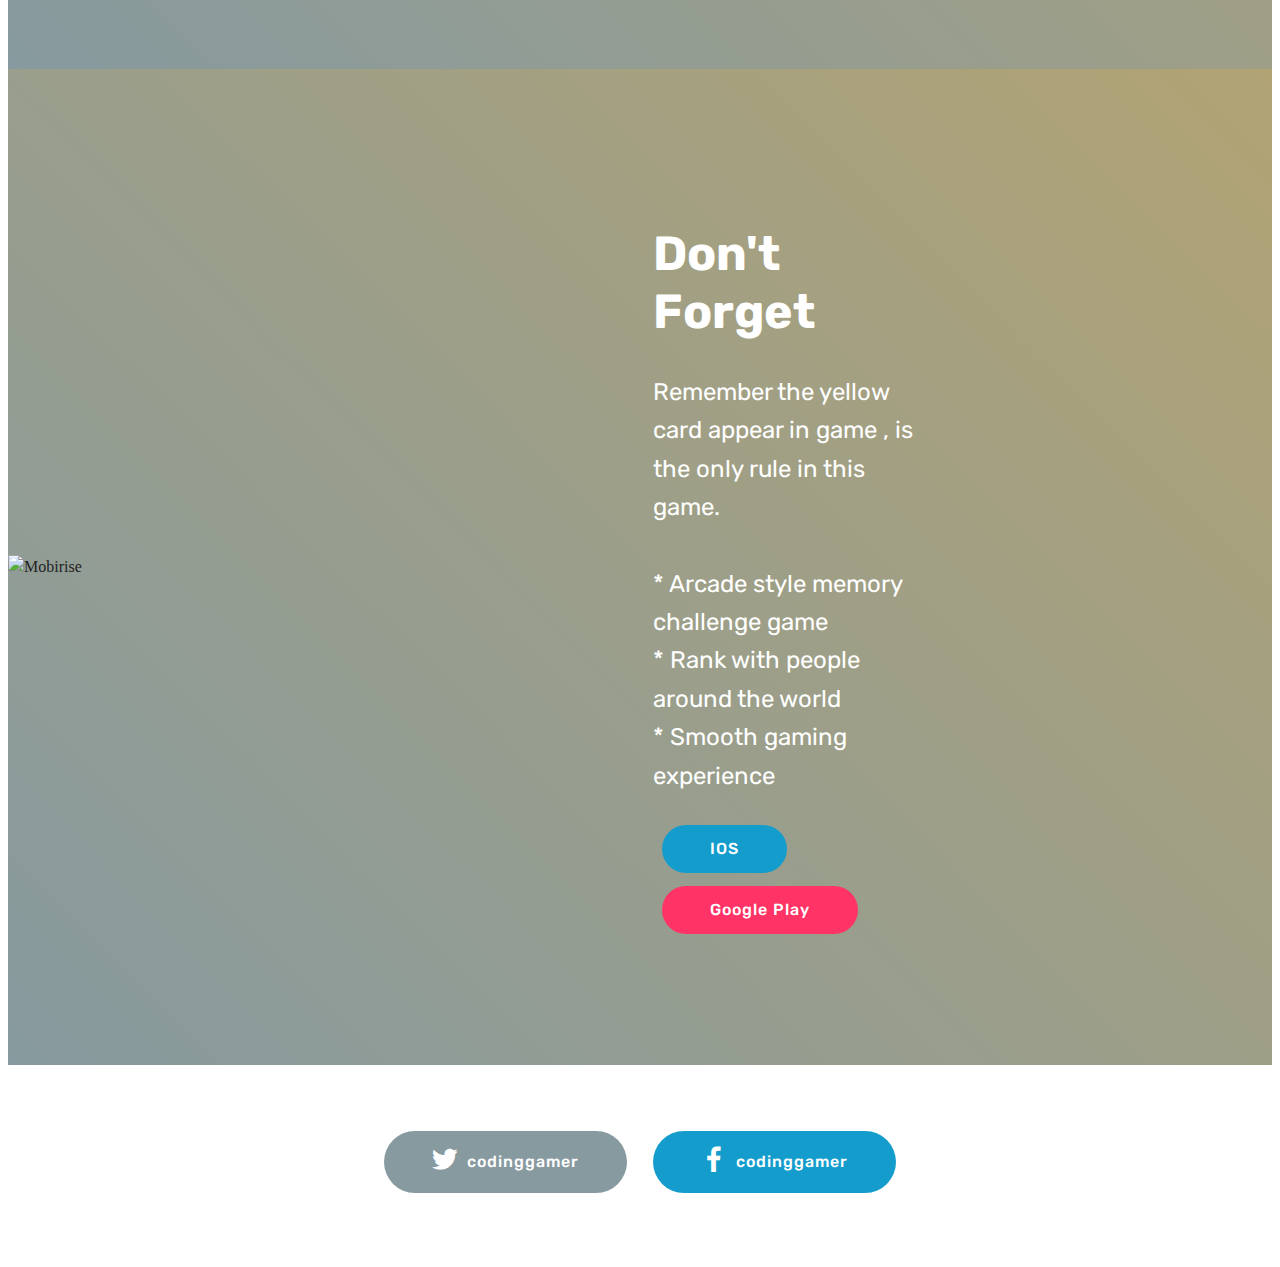
==== commit 8f667f4c: "加入了给你点颜色瞧瞧的网站内容" ====
--- a/en.html
+++ b/en.html
@@ -6,9 +6,10 @@
   <meta http-equiv="X-UA-Compatible" content="IE=edge">
   <meta name="generator" content="Mobirise v4.8.6, mobirise.com">
   <meta name="viewport" content="width=device-width, initial-scale=1, minimum-scale=1">
-  <link rel="shortcut icon" href="assets/images/dev-icon-256x256.jpg" type="image/x-icon">
+  <link rel="shortcut icon" href="assets/images/dev-icon-512x512.jpg" type="image/x-icon">
   <meta name="description" content="Solo game developer">
   <title>Pure Studio</title>
+  <link rel="stylesheet" href="assets/web/assets/mobirise-icons/mobirise-icons.css">
   <link rel="stylesheet" href="assets/tether/tether.min.css">
   <link rel="stylesheet" href="assets/bootstrap/css/bootstrap.min.css">
   <link rel="stylesheet" href="assets/bootstrap/css/bootstrap-grid.min.css">
@@ -39,7 +40,7 @@
             <div class="navbar-brand">
                 <span class="navbar-logo">
                     <a href="http://fun.codinggamer.net">
-                        <img src="assets/images/dev-icon-256x256.jpg" alt="Codinggamer" title="I think I like making games" style="height: 4.8rem;">
+                        <img src="assets/images/dev-icon-512x512.jpg" alt="Codinggamer" title="I think I like making games" style="height: 4.8rem;">
                     </a>
                 </span>
                 <span class="navbar-caption-wrap"><a class="navbar-caption text-black display-4" href="#top">Pure Studio</a></span>
@@ -52,7 +53,7 @@
     </nav>
 </section>
 
-<section class="engine"><a href="https://mobirise.info/r">free bootstrap templates</a></section><section once="" class="cid-qLAScUDKDy" id="footer6-15">
+<section class="engine"><a href="https://mobirise.info/m">free website design templates</a></section><section once="" class="cid-qLAScUDKDy" id="footer6-15">
 
     
 
@@ -69,6 +70,58 @@
     </div>
 </section>
 
+<section class="header4 cid-rc0aefV4cw" id="header4-1s">
+
+    
+
+    
+
+    <div class="container">
+        <div class="row justify-content-md-center">
+            <div class="media-content col-md-10">
+                <h1 class="mbr-section-title align-center mbr-white pb-3 mbr-bold mbr-fonts-style display-1">
+                    Give You Color To See</h1>
+                
+                <div class="mbr-text align-center mbr-white pb-3">
+                    
+                </div>
+                <div class="mbr-section-btn align-center"><a class="btn btn-md btn-success display-4" href="https://itunes.apple.com/app/id1440102827" target="_blank"><span class="mbri-apple mbr-iconfont mbr-iconfont-btn"></span>ios</a>
+                    <a class="btn btn-md btn-secondary display-4" href="https://play.google.com/store/apps/details?id=com.pure.colorsee" target="_blank"><span class="mbri-android mbr-iconfont mbr-iconfont-btn"></span>google play</a></div>
+            </div>
+            <div class="mbr-figure pt-5">
+                <img src="assets/images/colortap-04-en.2018-12-12-16-28.gif" alt="Mobirise" title="" style="width: 25%;">
+            </div>
+        </div>
+    </div>
+</section>
+
+<section class="header3 cid-qPniexqY64 mbr-fullscreen" id="header3-1j">
+
+    
+
+    
+
+    <div class="container">
+        <div class="media-container-row">
+            <div class="mbr-figure" style="width: 70%;">
+                <img src="assets/images/gameplay-1.gif" alt="Mobirise" title="">
+            </div>
+
+            <div class="media-content">
+                <h1 class="mbr-section-title mbr-white pb-3 mbr-fonts-style display-1">
+                    Flee Away</h1>
+                
+                <div class="mbr-section-text mbr-white pb-3 ">
+                    <p class="mbr-text mbr-fonts-style display-5">That day, Pure Army Perform the task as usual,but they Have fallen into the trap set by the gear army. Whether they can escape the gear surrounded ?<br><br>* One hand to operate, suitable for anytime play<br>* Score with players around the world<br></p>
+                </div>
+                <div class="mbr-section-btn"><a class="btn btn-md btn-success display-4" href="https://itunes.apple.com/cn/app/flee-away/id1317536717?l=zh&ls=1&mt=8">IOS</a>
+                    <a class="btn btn-md btn-secondary display-4" href="https://play.google.com/store/apps/details?id=com.pure.fleeaway">Google Play</a></div>
+            </div>
+        </div>
+    </div>
+
+</section>
+
 <section class="header3 cid-qPnie44abl mbr-fullscreen" id="header3-1h">
 
     
@@ -77,8 +130,8 @@
 
     <div class="container">
         <div class="media-container-row">
-            <div class="mbr-figure" style="width: 200%;">
-                <img src="assets/images/banner-2-1024x500.jpg" alt="Mobirise" title="">
+            <div class="mbr-figure" style="width: 45%;">
+                <img src="assets/images/calculate.gif" alt="Mobirise" title="">
             </div>
 
             <div class="media-content">
@@ -116,33 +169,6 @@
                 </div>
                 <div class="mbr-section-btn"><a class="btn btn-md btn-success display-4" href="https://itunes.apple.com/us/app/don-t-forget/id1319645149?l=zh&ls=1&mt=8">IOS</a>
                     <a class="btn btn-md btn-secondary display-4" href="https://play.google.com/store/apps/details?id=com.pure.brain">Google Play</a></div>
-            </div>
-        </div>
-    </div>
-
-</section>
-
-<section class="header3 cid-qPniexqY64 mbr-fullscreen" id="header3-1j">
-
-    
-
-    
-
-    <div class="container">
-        <div class="media-container-row">
-            <div class="mbr-figure" style="width: 200%;">
-                <img src="assets/images/banner-1-1024x500.jpg" alt="Mobirise" title="">
-            </div>
-
-            <div class="media-content">
-                <h1 class="mbr-section-title mbr-white pb-3 mbr-fonts-style display-1">
-                    Flee Away</h1>
-                
-                <div class="mbr-section-text mbr-white pb-3 ">
-                    <p class="mbr-text mbr-fonts-style display-5">That day, Pure Army Perform the task as usual,but they Have fallen into the trap set by the gear army. Whether they can escape the gear surrounded ?<br><br>* One hand to operate, suitable for anytime play<br>* Score with players around the world<br></p>
-                </div>
-                <div class="mbr-section-btn"><a class="btn btn-md btn-success display-4" href="https://itunes.apple.com/cn/app/flee-away/id1317536717?l=zh&ls=1&mt=8">IOS</a>
-                    <a class="btn btn-md btn-secondary display-4" href="https://play.google.com/store/apps/details?id=com.pure.fleeaway">Google Play</a></div>
             </div>
         </div>
     </div>
--- a/assets/web/assets/mobirise-icons/mobirise-icons.css
+++ b/assets/web/assets/mobirise-icons/mobirise-icons.css
@@ -0,0 +1,476 @@
+@font-face {
+  font-family: 'MobiriseIcons';
+  src:  url('mobirise-icons.eot?spat4u');
+  src:  url('mobirise-icons.eot?spat4u#iefix') format('embedded-opentype'),
+    url('mobirise-icons.ttf?spat4u') format('truetype'),
+    url('mobirise-icons.woff?spat4u') format('woff'),
+    url('mobirise-icons.svg?spat4u#MobiriseIcons') format('svg');
+  font-weight: normal;
+  font-style: normal;
+}
+
+[class^="mbri-"], [class*=" mbri-"] {
+  /* use !important to prevent issues with browser extensions that change fonts */
+  font-family: MobiriseIcons !important;
+  speak: none;
+  font-style: normal;
+  font-weight: normal;
+  font-variant: normal;
+  text-transform: none;
+  line-height: 1;
+
+  /* Better Font Rendering =========== */
+  -webkit-font-smoothing: antialiased;
+  -moz-osx-font-smoothing: grayscale;
+}
+
+.mbri-add-submenu:before {
+  content: "\e900";
+}
+.mbri-alert:before {
+  content: "\e901";
+}
+.mbri-align-center:before {
+  content: "\e902";
+}
+.mbri-align-justify:before {
+  content: "\e903";
+}
+.mbri-align-left:before {
+  content: "\e904";
+}
+.mbri-align-right:before {
+  content: "\e905";
+}
+.mbri-android:before {
+  content: "\e906";
+}
+.mbri-apple:before {
+  content: "\e907";
+}
+.mbri-arrow-down:before {
+  content: "\e908";
+}
+.mbri-arrow-next:before {
+  content: "\e909";
+}
+.mbri-arrow-prev:before {
+  content: "\e90a";
+}
+.mbri-arrow-up:before {
+  content: "\e90b";
+}
+.mbri-bold:before {
+  content: "\e90c";
+}
+.mbri-bookmark:before {
+  content: "\e90d";
+}
+.mbri-bootstrap:before {
+  content: "\e90e";
+}
+.mbri-briefcase:before {
+  content: "\e90f";
+}
+.mbri-browse:before {
+  content: "\e910";
+}
+.mbri-bulleted-list:before {
+  content: "\e911";
+}
+.mbri-calendar:before {
+  content: "\e912";
+}
+.mbri-camera:before {
+  content: "\e913";
+}
+.mbri-cart-add:before {
+  content: "\e914";
+}
+.mbri-cart-full:before {
+  content: "\e915";
+}
+.mbri-cash:before {
+  content: "\e916";
+}
+.mbri-change-style:before {
+  content: "\e917";
+}
+.mbri-chat:before {
+  content: "\e918";
+}
+.mbri-clock:before {
+  content: "\e919";
+}
+.mbri-close:before {
+  content: "\e91a";
+}
+.mbri-cloud:before {
+  content: "\e91b";
+}
+.mbri-code:before {
+  content: "\e91c";
+}
+.mbri-contact-form:before {
+  content: "\e91d";
+}
+.mbri-credit-card:before {
+  content: "\e91e";
+}
+.mbri-cursor-click:before {
+  content: "\e91f";
+}
+.mbri-cust-feedback:before {
+  content: "\e920";
+}
+.mbri-database:before {
+  content: "\e921";
+}
+.mbri-delivery:before {
+  content: "\e922";
+}
+.mbri-desktop:before {
+  content: "\e923";
+}
+.mbri-devices:before {
+  content: "\e924";
+}
+.mbri-down:before {
+  content: "\e925";
+}
+.mbri-download:before {
+  content: "\e989";
+}
+.mbri-drag-n-drop:before {
+  content: "\e927";
+}
+.mbri-drag-n-drop2:before {
+  content: "\e928";
+}
+.mbri-edit:before {
+  content: "\e929";
+}
+.mbri-edit2:before {
+  content: "\e92a";
+}
+.mbri-error:before {
+  content: "\e92b";
+}
+.mbri-extension:before {
+  content: "\e92c";
+}
+.mbri-features:before {
+  content: "\e92d";
+}
+.mbri-file:before {
+  content: "\e92e";
+}
+.mbri-flag:before {
+  content: "\e92f";
+}
+.mbri-folder:before {
+  content: "\e930";
+}
+.mbri-gift:before {
+  content: "\e931";
+}
+.mbri-github:before {
+  content: "\e932";
+}
+.mbri-globe:before {
+  content: "\e933";
+}
+.mbri-globe-2:before {
+  content: "\e934";
+}
+.mbri-growing-chart:before {
+  content: "\e935";
+}
+.mbri-hearth:before {
+  content: "\e936";
+}
+.mbri-help:before {
+  content: "\e937";
+}
+.mbri-home:before {
+  content: "\e938";
+}
+.mbri-hot-cup:before {
+  content: "\e939";
+}
+.mbri-idea:before {
+  content: "\e93a";
+}
+.mbri-image-gallery:before {
+  content: "\e93b";
+}
+.mbri-image-slider:before {
+  content: "\e93c";
+}
+.mbri-info:before {
+  content: "\e93d";
+}
+.mbri-italic:before {
+  content: "\e93e";
+}
+.mbri-key:before {
+  content: "\e93f";
+}
+.mbri-laptop:before {
+  content: "\e940";
+}
+.mbri-layers:before {
+  content: "\e941";
+}
+.mbri-left-right:before {
+  content: "\e942";
+}
+.mbri-left:before {
+  content: "\e943";
+}
+.mbri-letter:before {
+  content: "\e944";
+}
+.mbri-like:before {
+  content: "\e945";
+}
+.mbri-link:before {
+  content: "\e946";
+}
+.mbri-lock:before {
+  content: "\e947";
+}
+.mbri-login:before {
+  content: "\e948";
+}
+.mbri-logout:before {
+  content: "\e949";
+}
+.mbri-magic-stick:before {
+  content: "\e94a";
+}
+.mbri-map-pin:before {
+  content: "\e94b";
+}
+.mbri-menu:before {
+  content: "\e94c";
+}
+.mbri-mobile:before {
+  content: "\e94d";
+}
+.mbri-mobile2:before {
+  content: "\e94e";
+}
+.mbri-mobirise:before {
+  content: "\e94f";
+}
+.mbri-more-horizontal:before {
+  content: "\e950";
+}
+.mbri-more-vertical:before {
+  content: "\e951";
+}
+.mbri-music:before {
+  content: "\e952";
+}
+.mbri-new-file:before {
+  content: "\e953";
+}
+.mbri-numbered-list:before {
+  content: "\e954";
+}
+.mbri-opened-folder:before {
+  content: "\e955";
+}
+.mbri-pages:before {
+  content: "\e956";
+}
+.mbri-paper-plane:before {
+  content: "\e957";
+}
+.mbri-paperclip:before {
+  content: "\e958";
+}
+.mbri-photo:before {
+  content: "\e959";
+}
+.mbri-photos:before {
+  content: "\e95a";
+}
+.mbri-pin:before {
+  content: "\e95b";
+}
+.mbri-play:before {
+  content: "\e95c";
+}
+.mbri-plus:before {
+  content: "\e95d";
+}
+.mbri-preview:before {
+  content: "\e95e";
+}
+.mbri-print:before {
+  content: "\e95f";
+}
+.mbri-protect:before {
+  content: "\e960";
+}
+.mbri-question:before {
+  content: "\e961";
+}
+.mbri-quote-left:before {
+  content: "\e962";
+}
+.mbri-quote-right:before {
+  content: "\e963";
+}
+.mbri-refresh:before {
+  content: "\e964";
+}
+.mbri-responsive:before {
+  content: "\e965";
+}
+.mbri-right:before {
+  content: "\e966";
+}
+.mbri-rocket:before {
+  content: "\e967";
+}
+.mbri-sad-face:before {
+  content: "\e968";
+}
+.mbri-sale:before {
+  content: "\e969";
+}
+.mbri-save:before {
+  content: "\e96a";
+}
+.mbri-search:before {
+  content: "\e96b";
+}
+.mbri-setting:before {
+  content: "\e96c";
+}
+.mbri-setting2:before {
+  content: "\e96d";
+}
+.mbri-setting3:before {
+  content: "\e96e";
+}
+.mbri-share:before {
+  content: "\e96f";
+}
+.mbri-shopping-bag:before {
+  content: "\e970";
+}
+.mbri-shopping-basket:before {
+  content: "\e971";
+}
+.mbri-shopping-cart:before {
+  content: "\e972";
+}
+.mbri-sites:before {
+  content: "\e973";
+}
+.mbri-smile-face:before {
+  content: "\e974";
+}
+.mbri-speed:before {
+  content: "\e975";
+}
+.mbri-star:before {
+  content: "\e976";
+}
+.mbri-success:before {
+  content: "\e977";
+}
+.mbri-sun:before {
+  content: "\e978";
+}
+.mbri-sun2:before {
+  content: "\e979";
+}
+.mbri-tablet:before {
+  content: "\e97a";
+}
+.mbri-tablet-vertical:before {
+  content: "\e97b";
+}
+.mbri-target:before {
+  content: "\e97c";
+}
+.mbri-timer:before {
+  content: "\e97d";
+}
+.mbri-to-ftp:before {
+  content: "\e97e";
+}
+.mbri-to-local-drive:before {
+  content: "\e97f";
+}
+.mbri-touch-swipe:before {
+  content: "\e980";
+}
+.mbri-touch:before {
+  content: "\e981";
+}
+.mbri-trash:before {
+  content: "\e982";
+}
+.mbri-underline:before {
+  content: "\e983";
+}
+.mbri-unlink:before {
+  content: "\e984";
+}
+.mbri-unlock:before {
+  content: "\e985";
+}
+.mbri-up-down:before {
+  content: "\e986";
+}
+.mbri-up:before {
+  content: "\e987";
+}
+.mbri-update:before {
+  content: "\e988";
+}
+.mbri-upload:before {
+ content: "\e926"; 
+}
+.mbri-user:before {
+  content: "\e98a";
+}
+.mbri-user2:before {
+  content: "\e98b";
+}
+.mbri-users:before {
+  content: "\e98c";
+}
+.mbri-video:before {
+  content: "\e98d";
+}
+.mbri-video-play:before {
+  content: "\e98e";
+}
+.mbri-watch:before {
+  content: "\e98f";
+}
+.mbri-website-theme:before {
+  content: "\e990";
+}
+.mbri-wifi:before {
+  content: "\e991";
+}
+.mbri-windows:before {
+  content: "\e992";
+}
+.mbri-zoom-out:before {
+  content: "\e993";
+}
+.mbri-redo:before {
+  content: "\e994";
+}
+.mbri-undo:before {
+  content: "\e995";
+}
--- a/assets/mobirise/css/mbr-additional.css
+++ b/assets/mobirise/css/mbr-additional.css
@@ -1377,13 +1377,42 @@
 .dropup .dropdown-toggle::after {
   display: none;
 }
+.cid-rc06gWNOJp {
+  padding-top: 105px;
+  padding-bottom: 60px;
+  background-color: #55b4d4;
+}
+.cid-rc06gWNOJp .mbr-figure {
+  margin: 0 auto;
+  width: 100%;
+  display: -webkit-flex;
+  justify-content: center;
+  -webkit-justify-content: center;
+}
+.cid-rc06gWNOJp .mbr-figure img {
+  height: 100%;
+  margin: 0 auto;
+}
+@media (max-width: 991px) {
+  .cid-rc06gWNOJp .mbr-figure img {
+    width: 100% !important;
+  }
+}
+.cid-rc06gWNOJp H1 {
+  color: #ffffff;
+}
 .cid-qPngbyxLm2 {
-  background-color: #879a9f;
-  background: linear-gradient(45deg, #879a9f, #b1a374);
+  background-color: #55b4d4;
+  background: linear-gradient(45deg, #55b4d4, #b1a374);
+}
+.cid-qPngbyxLm2 .media-container-row {
+  flex-direction: row-reverse;
 }
 @media (min-width: 992px) {
   .cid-qPngbyxLm2 .mbr-figure {
     padding-right: 4rem;
+    padding-right: 0;
+    padding-left: 4rem;
   }
 }
 @media (max-width: 991px) {
@@ -1397,8 +1426,8 @@
   }
 }
 .cid-qOAt9FYzVA {
-  background-color: #879a9f;
-  background: linear-gradient(45deg, #879a9f, #b1a374);
+  background-color: #0f7699;
+  background: linear-gradient(45deg, #0f7699, #f7ed4a);
 }
 @media (min-width: 992px) {
   .cid-qOAt9FYzVA .mbr-figure {
@@ -1416,13 +1445,13 @@
   }
 }
 .cid-qLBI89idrp .navbar {
-  background: #ffffff;
+  background: #efefef;
   transition: none;
   min-height: 77px;
   padding: .5rem 0;
 }
 .cid-qLBI89idrp .navbar-dropdown.bg-color.transparent.opened {
-  background: #ffffff;
+  background: #efefef;
 }
 .cid-qLBI89idrp a {
   font-style: normal;
@@ -1506,7 +1535,7 @@
   padding-bottom: 0;
 }
 .cid-qLBI89idrp .dropdown .dropdown-menu {
-  background: #ffffff;
+  background: #efefef;
   display: none;
   position: absolute;
   min-width: 5rem;
@@ -1577,7 +1606,7 @@
   width: 30px;
   height: 2px;
   border-right: 5px;
-  background-color: #149dcc;
+  background-color: #c4bc3b;
 }
 .cid-qLBI89idrp button.navbar-toggler .hamburger span:nth-child(1) {
   top: 0;
@@ -1804,25 +1833,6 @@
 .cid-qLBI89idrp .dropdown-item:hover {
   color: #232323 !important;
 }
-.cid-qOAyRvcMRs {
-  background-color: #c4bc3b;
-  background: linear-gradient(45deg, #c4bc3b, #5b686b);
-}
-@media (min-width: 992px) {
-  .cid-qOAyRvcMRs .mbr-figure {
-    padding-right: 4rem;
-  }
-}
-@media (max-width: 991px) {
-  .cid-qOAyRvcMRs .mbr-figure {
-    padding-bottom: 3rem;
-  }
-}
-@media (max-width: 767px) {
-  .cid-qOAyRvcMRs .mbr-text {
-    text-align: center;
-  }
-}
 .cid-qLBI8dm0H3 {
   padding-top: 30px;
   padding-bottom: 30px;
@@ -1832,13 +1842,13 @@
   color: #232323;
 }
 .cid-qLAH4rc1yt .navbar {
-  background: #ffffff;
+  background: #efefef;
   transition: none;
   min-height: 77px;
   padding: .5rem 0;
 }
 .cid-qLAH4rc1yt .navbar-dropdown.bg-color.transparent.opened {
-  background: #ffffff;
+  background: #efefef;
 }
 .cid-qLAH4rc1yt a {
   font-style: normal;
@@ -1922,7 +1932,7 @@
   padding-bottom: 0;
 }
 .cid-qLAH4rc1yt .dropdown .dropdown-menu {
-  background: #ffffff;
+  background: #efefef;
   display: none;
   position: absolute;
   min-width: 5rem;
@@ -1993,7 +2003,7 @@
   width: 30px;
   height: 2px;
   border-right: 5px;
-  background-color: #149dcc;
+  background-color: #c4bc3b;
 }
 .cid-qLAH4rc1yt button.navbar-toggler .hamburger span:nth-child(1) {
   top: 0;
@@ -2228,13 +2238,58 @@
 .cid-qLAScUDKDy .media-container-row .mbr-text {
   color: #232323;
 }
+.cid-rc0aefV4cw {
+  padding-top: 120px;
+  padding-bottom: 120px;
+  background-color: #5c698e;
+}
+.cid-rc0aefV4cw .mbr-figure {
+  margin: 0 auto;
+  width: 100%;
+  display: -webkit-flex;
+  justify-content: center;
+  -webkit-justify-content: center;
+}
+.cid-rc0aefV4cw .mbr-figure img {
+  height: 100%;
+  margin: 0 auto;
+}
+@media (max-width: 991px) {
+  .cid-rc0aefV4cw .mbr-figure img {
+    width: 100% !important;
+  }
+}
+.cid-qPniexqY64 {
+  background-color: #879a9f;
+  background: linear-gradient(45deg, #879a9f, #b1a374);
+}
+@media (min-width: 992px) {
+  .cid-qPniexqY64 .mbr-figure {
+    padding-right: 4rem;
+  }
+}
+@media (max-width: 991px) {
+  .cid-qPniexqY64 .mbr-figure {
+    padding-bottom: 3rem;
+  }
+}
+@media (max-width: 767px) {
+  .cid-qPniexqY64 .mbr-text {
+    text-align: center;
+  }
+}
 .cid-qPnie44abl {
   background-color: #879a9f;
   background: linear-gradient(45deg, #879a9f, #b1a374);
 }
+.cid-qPnie44abl .media-container-row {
+  flex-direction: row-reverse;
+}
 @media (min-width: 992px) {
   .cid-qPnie44abl .mbr-figure {
     padding-right: 4rem;
+    padding-right: 0;
+    padding-left: 4rem;
   }
 }
 @media (max-width: 991px) {
@@ -2263,25 +2318,6 @@
 }
 @media (max-width: 767px) {
   .cid-qPniehJlk8 .mbr-text {
-    text-align: center;
-  }
-}
-.cid-qPniexqY64 {
-  background-color: #879a9f;
-  background: linear-gradient(45deg, #879a9f, #b1a374);
-}
-@media (min-width: 992px) {
-  .cid-qPniexqY64 .mbr-figure {
-    padding-right: 4rem;
-  }
-}
-@media (max-width: 991px) {
-  .cid-qPniexqY64 .mbr-figure {
-    padding-bottom: 3rem;
-  }
-}
-@media (max-width: 767px) {
-  .cid-qPniexqY64 .mbr-text {
     text-align: center;
   }
 }
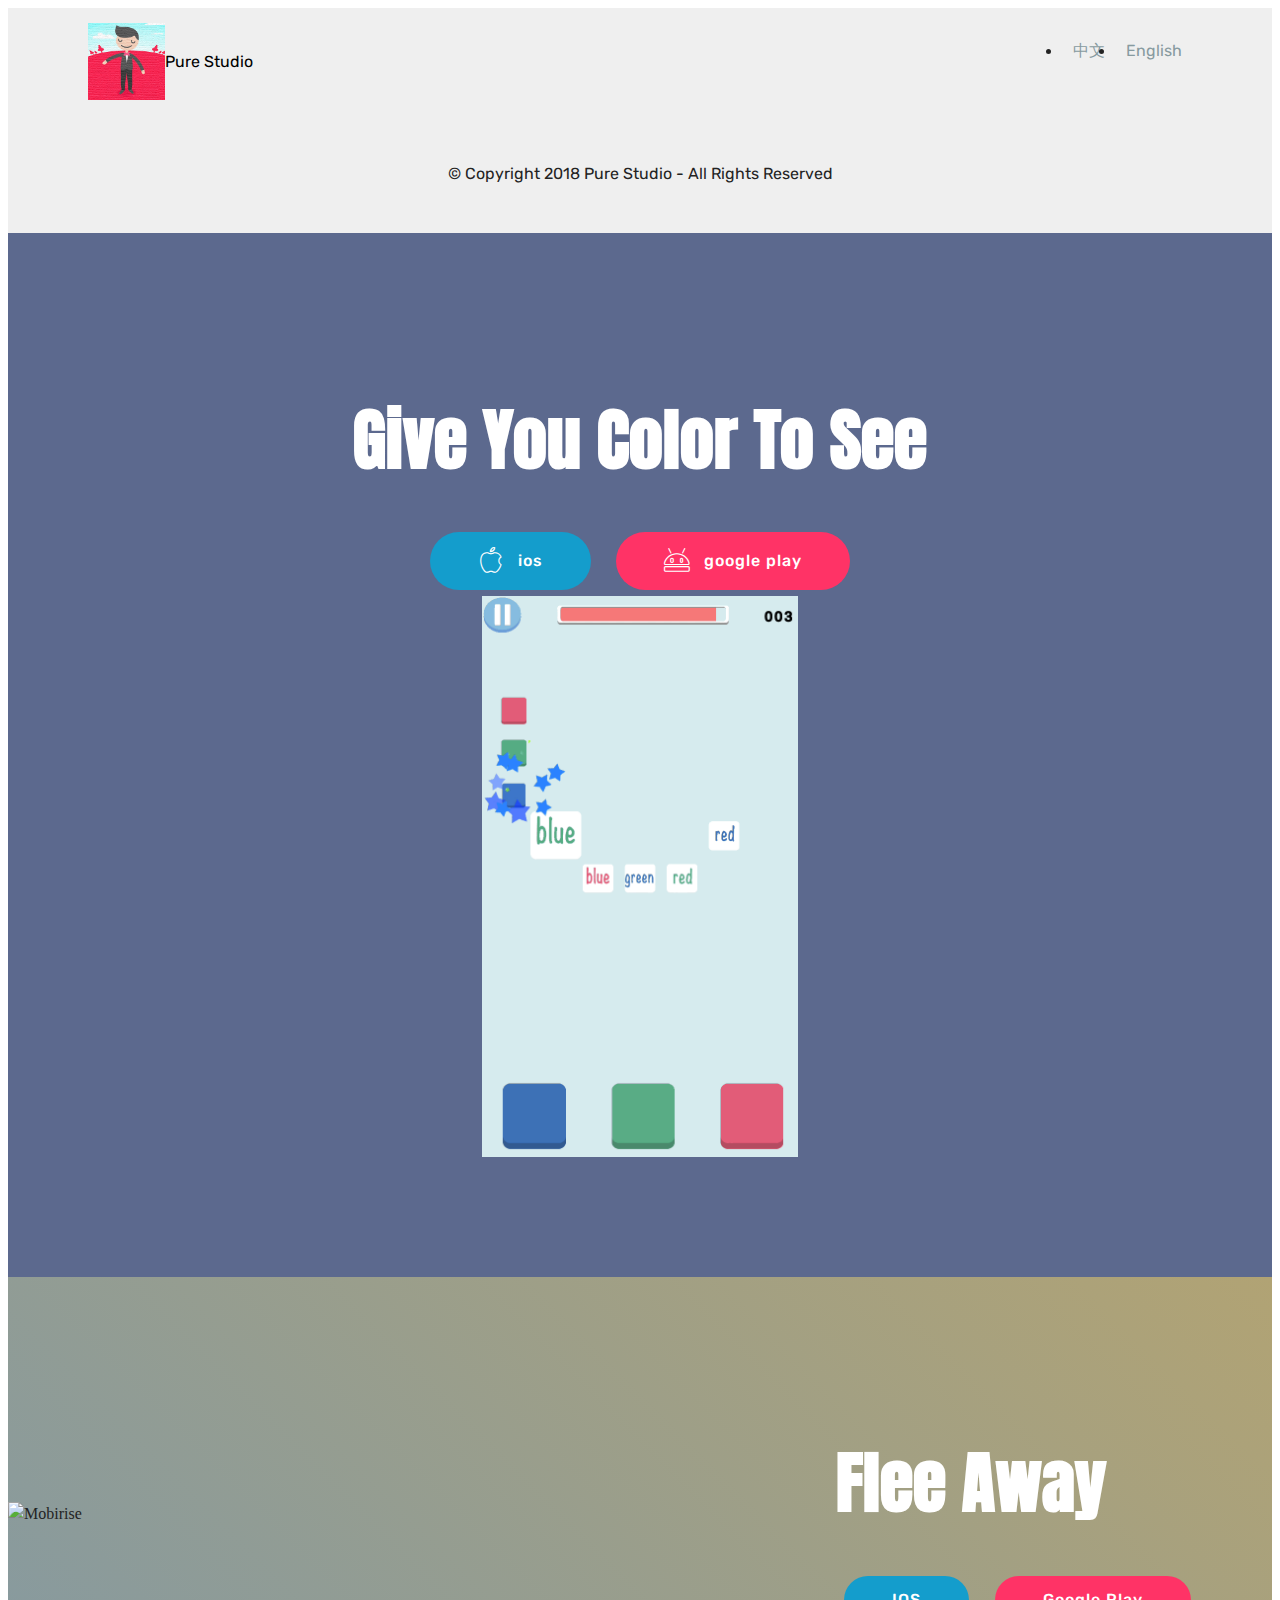
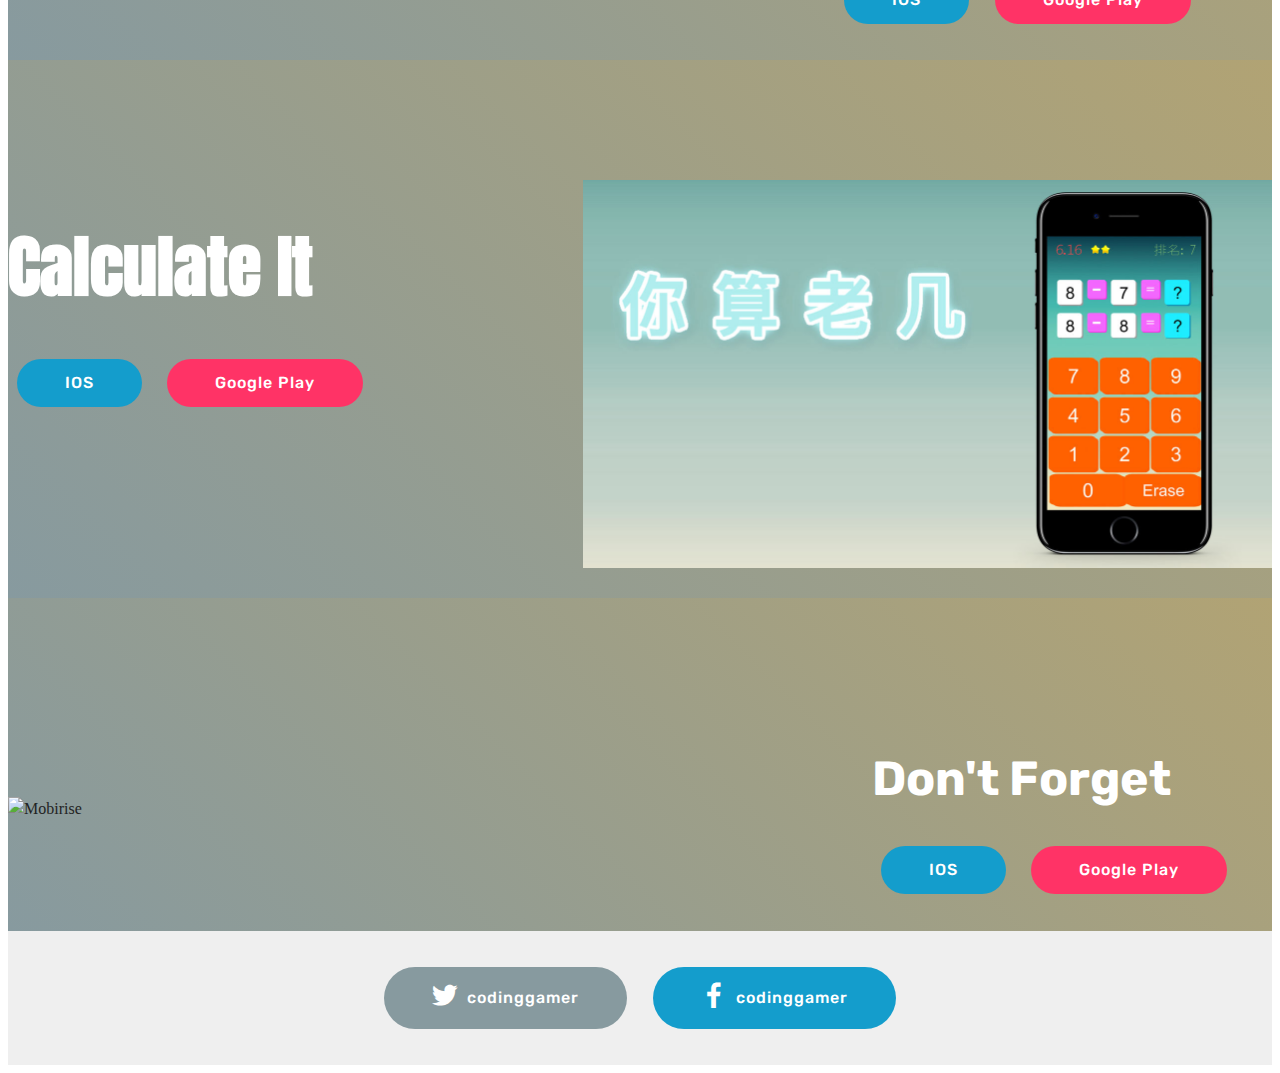
==== commit 367db0b7: "update" ====
--- a/en.html
+++ b/en.html
@@ -53,7 +53,7 @@
     </nav>
 </section>
 
-<section class="engine"><a href="https://mobirise.info/m">free website design templates</a></section><section once="" class="cid-qLAScUDKDy" id="footer6-15">
+<section class="engine"><a href="https://mobirise.info/f">easy website builder</a></section><section once="" class="cid-qLAScUDKDy" id="footer6-15">
 
     
 
@@ -95,7 +95,7 @@
     </div>
 </section>
 
-<section class="header3 cid-qPniexqY64 mbr-fullscreen" id="header3-1j">
+<section class="header3 cid-qPniexqY64" id="header3-1j">
 
     
 
@@ -103,8 +103,8 @@
 
     <div class="container">
         <div class="media-container-row">
-            <div class="mbr-figure" style="width: 70%;">
-                <img src="assets/images/gameplay-1.gif" alt="Mobirise" title="">
+            <div class="mbr-figure" style="width: 175%;">
+                <img src="assets/images/banner-1-1024x500.jpg" alt="Mobirise" title="">
             </div>
 
             <div class="media-content">
@@ -112,7 +112,7 @@
                     Flee Away</h1>
                 
                 <div class="mbr-section-text mbr-white pb-3 ">
-                    <p class="mbr-text mbr-fonts-style display-5">That day, Pure Army Perform the task as usual,but they Have fallen into the trap set by the gear army. Whether they can escape the gear surrounded ?<br><br>* One hand to operate, suitable for anytime play<br>* Score with players around the world<br></p>
+                    
                 </div>
                 <div class="mbr-section-btn"><a class="btn btn-md btn-success display-4" href="https://itunes.apple.com/cn/app/flee-away/id1317536717?l=zh&ls=1&mt=8">IOS</a>
                     <a class="btn btn-md btn-secondary display-4" href="https://play.google.com/store/apps/details?id=com.pure.fleeaway">Google Play</a></div>
@@ -122,7 +122,7 @@
 
 </section>
 
-<section class="header3 cid-qPnie44abl mbr-fullscreen" id="header3-1h">
+<section class="header3 cid-qPnie44abl" id="header3-1h">
 
     
 
@@ -130,15 +130,15 @@
 
     <div class="container">
         <div class="media-container-row">
-            <div class="mbr-figure" style="width: 45%;">
-                <img src="assets/images/calculate.gif" alt="Mobirise" title="">
+            <div class="mbr-figure" style="width: 135%;">
+                <img src="assets/images/vediobanner-1382x777.jpg" alt="Mobirise" title="">
             </div>
 
             <div class="media-content">
                 <h1 class="mbr-section-title mbr-white pb-3 mbr-fonts-style display-1">Calculate It</h1>
                 
                 <div class="mbr-section-text mbr-white pb-3 ">
-                    <p class="mbr-text mbr-fonts-style display-5">Quick Calculate the answer, is the only rule of the name.<br><br>* Minimalist , simple and easy to play, suitable for all ages, everybody may be quick master!<br>* heartbeat calculation ability competition, how fast does your age difference from your real age?<br>* A variety of game modes to adapt to your different fast pace, casual and competitive coexist<br></p>
+                    
                 </div>
                 <div class="mbr-section-btn"><a class="btn btn-md btn-success display-4" href="https://itunes.apple.com/app/id1367079113" target="_blank">IOS</a>
                     <a class="btn btn-md btn-secondary display-4" href="https://play.google.com/store/apps/details?id=net.codinggamer.calculateit">Google Play</a></div>
@@ -148,7 +148,7 @@
 
 </section>
 
-<section class="header3 cid-qPniehJlk8 mbr-fullscreen" id="header3-1i">
+<section class="header3 cid-qPniehJlk8" id="header3-1i">
 
     
 
@@ -165,7 +165,7 @@
                     Don't Forget</h1>
                 
                 <div class="mbr-section-text mbr-white pb-3 ">
-                    <p class="mbr-text mbr-fonts-style display-5">Remember the yellow card appear in game , is the only rule in this game.&nbsp;<br><br>* Arcade style  memory challenge game<br>* Rank with people around the world<br>* Smooth gaming experience<br></p>
+                    
                 </div>
                 <div class="mbr-section-btn"><a class="btn btn-md btn-success display-4" href="https://itunes.apple.com/us/app/don-t-forget/id1319645149?l=zh&ls=1&mt=8">IOS</a>
                     <a class="btn btn-md btn-secondary display-4" href="https://play.google.com/store/apps/details?id=com.pure.brain">Google Play</a></div>
--- a/assets/mobirise/css/mbr-additional.css
+++ b/assets/mobirise/css/mbr-additional.css
@@ -1402,17 +1402,14 @@
   color: #ffffff;
 }
 .cid-qPngbyxLm2 {
+  padding-top: 120px;
+  padding-bottom: 30px;
   background-color: #55b4d4;
-  background: linear-gradient(45deg, #55b4d4, #b1a374);
-}
-.cid-qPngbyxLm2 .media-container-row {
-  flex-direction: row-reverse;
+  background: linear-gradient(45deg, #55b4d4, #5b686b);
 }
 @media (min-width: 992px) {
   .cid-qPngbyxLm2 .mbr-figure {
     padding-right: 4rem;
-    padding-right: 0;
-    padding-left: 4rem;
   }
 }
 @media (max-width: 991px) {
@@ -1426,6 +1423,8 @@
   }
 }
 .cid-qOAt9FYzVA {
+  padding-top: 120px;
+  padding-bottom: 30px;
   background-color: #0f7699;
   background: linear-gradient(45deg, #0f7699, #f7ed4a);
 }
@@ -1443,6 +1442,84 @@
   .cid-qOAt9FYzVA .mbr-text {
     text-align: center;
   }
+}
+.cid-rc0eFXOfGb {
+  padding-top: 45px;
+  padding-bottom: 45px;
+  background-color: #0f7699;
+}
+.cid-rc0eFXOfGb .row-links {
+  width: 100%;
+  justify-content: center;
+  -webkit-justify-content: center;
+}
+.cid-rc0eFXOfGb .social-row {
+  width: 100%;
+  justify-content: center;
+  -webkit-justify-content: center;
+}
+.cid-rc0eFXOfGb .media-container-row {
+  flex-direction: column;
+  justify-content: center;
+  align-items: center;
+  -webkit-flex-direction: column;
+  -webkit-justify-content: center;
+  -webkit-align-items: center;
+}
+.cid-rc0eFXOfGb .media-container-row .foot-menu {
+  list-style: none;
+  display: -webkit-flex;
+  justify-content: center;
+  flex-wrap: wrap;
+  padding: 0;
+  margin-bottom: 0;
+  -webkit-justify-content: center;
+  -webkit-flex-wrap: wrap;
+}
+.cid-rc0eFXOfGb .media-container-row .foot-menu li {
+  padding: 0 1rem 1rem 1rem;
+}
+.cid-rc0eFXOfGb .media-container-row .foot-menu li p {
+  margin: 0;
+}
+.cid-rc0eFXOfGb .media-container-row .social-list {
+  padding-left: 0;
+  margin-bottom: 0;
+  list-style: none;
+  display: -webkit-flex;
+  flex-wrap: wrap;
+  justify-content: flex-end;
+  -webkit-justify-content: flex-end;
+  -webkit-flex-wrap: wrap;
+}
+.cid-rc0eFXOfGb .media-container-row .social-list .mbr-iconfont-social {
+  font-size: 1.5rem;
+  color: #ffffff;
+}
+.cid-rc0eFXOfGb .media-container-row .social-list .soc-item {
+  margin: 0 .5rem;
+}
+.cid-rc0eFXOfGb .media-container-row .social-list a {
+  margin: 0;
+  opacity: .5;
+  -webkit-transition: .2s linear;
+  transition: .2s linear;
+}
+.cid-rc0eFXOfGb .media-container-row .social-list a:hover {
+  opacity: 1;
+}
+@media (max-width: 767px) {
+  .cid-rc0eFXOfGb .media-container-row .social-list {
+    justify-content: center;
+    -webkit-justify-content: center;
+  }
+}
+.cid-rc0eFXOfGb .media-container-row .row-copirayt {
+  word-break: break-word;
+  width: 100%;
+}
+.cid-rc0eFXOfGb .media-container-row .row-copirayt p {
+  width: 100%;
 }
 .cid-qLBI89idrp .navbar {
   background: #efefef;
@@ -1833,14 +1910,6 @@
 .cid-qLBI89idrp .dropdown-item:hover {
   color: #232323 !important;
 }
-.cid-qLBI8dm0H3 {
-  padding-top: 30px;
-  padding-bottom: 30px;
-  background-color: #efefef;
-}
-.cid-qLBI8dm0H3 .media-container-row .mbr-text {
-  color: #232323;
-}
 .cid-qLAH4rc1yt .navbar {
   background: #efefef;
   transition: none;
@@ -2260,6 +2329,8 @@
   }
 }
 .cid-qPniexqY64 {
+  padding-top: 120px;
+  padding-bottom: 30px;
   background-color: #879a9f;
   background: linear-gradient(45deg, #879a9f, #b1a374);
 }
@@ -2279,6 +2350,8 @@
   }
 }
 .cid-qPnie44abl {
+  padding-top: 120px;
+  padding-bottom: 30px;
   background-color: #879a9f;
   background: linear-gradient(45deg, #879a9f, #b1a374);
 }
@@ -2303,6 +2376,8 @@
   }
 }
 .cid-qPniehJlk8 {
+  padding-top: 120px;
+  padding-bottom: 30px;
   background-color: #879a9f;
   background: linear-gradient(45deg, #879a9f, #b1a374);
 }
@@ -2322,7 +2397,7 @@
   }
 }
 .cid-rbXf07dal1 {
-  padding-top: 60px;
-  padding-bottom: 60px;
-  background-color: #ffffff;
-}
+  padding-top: 30px;
+  padding-bottom: 30px;
+  background-color: #efefef;
+}
